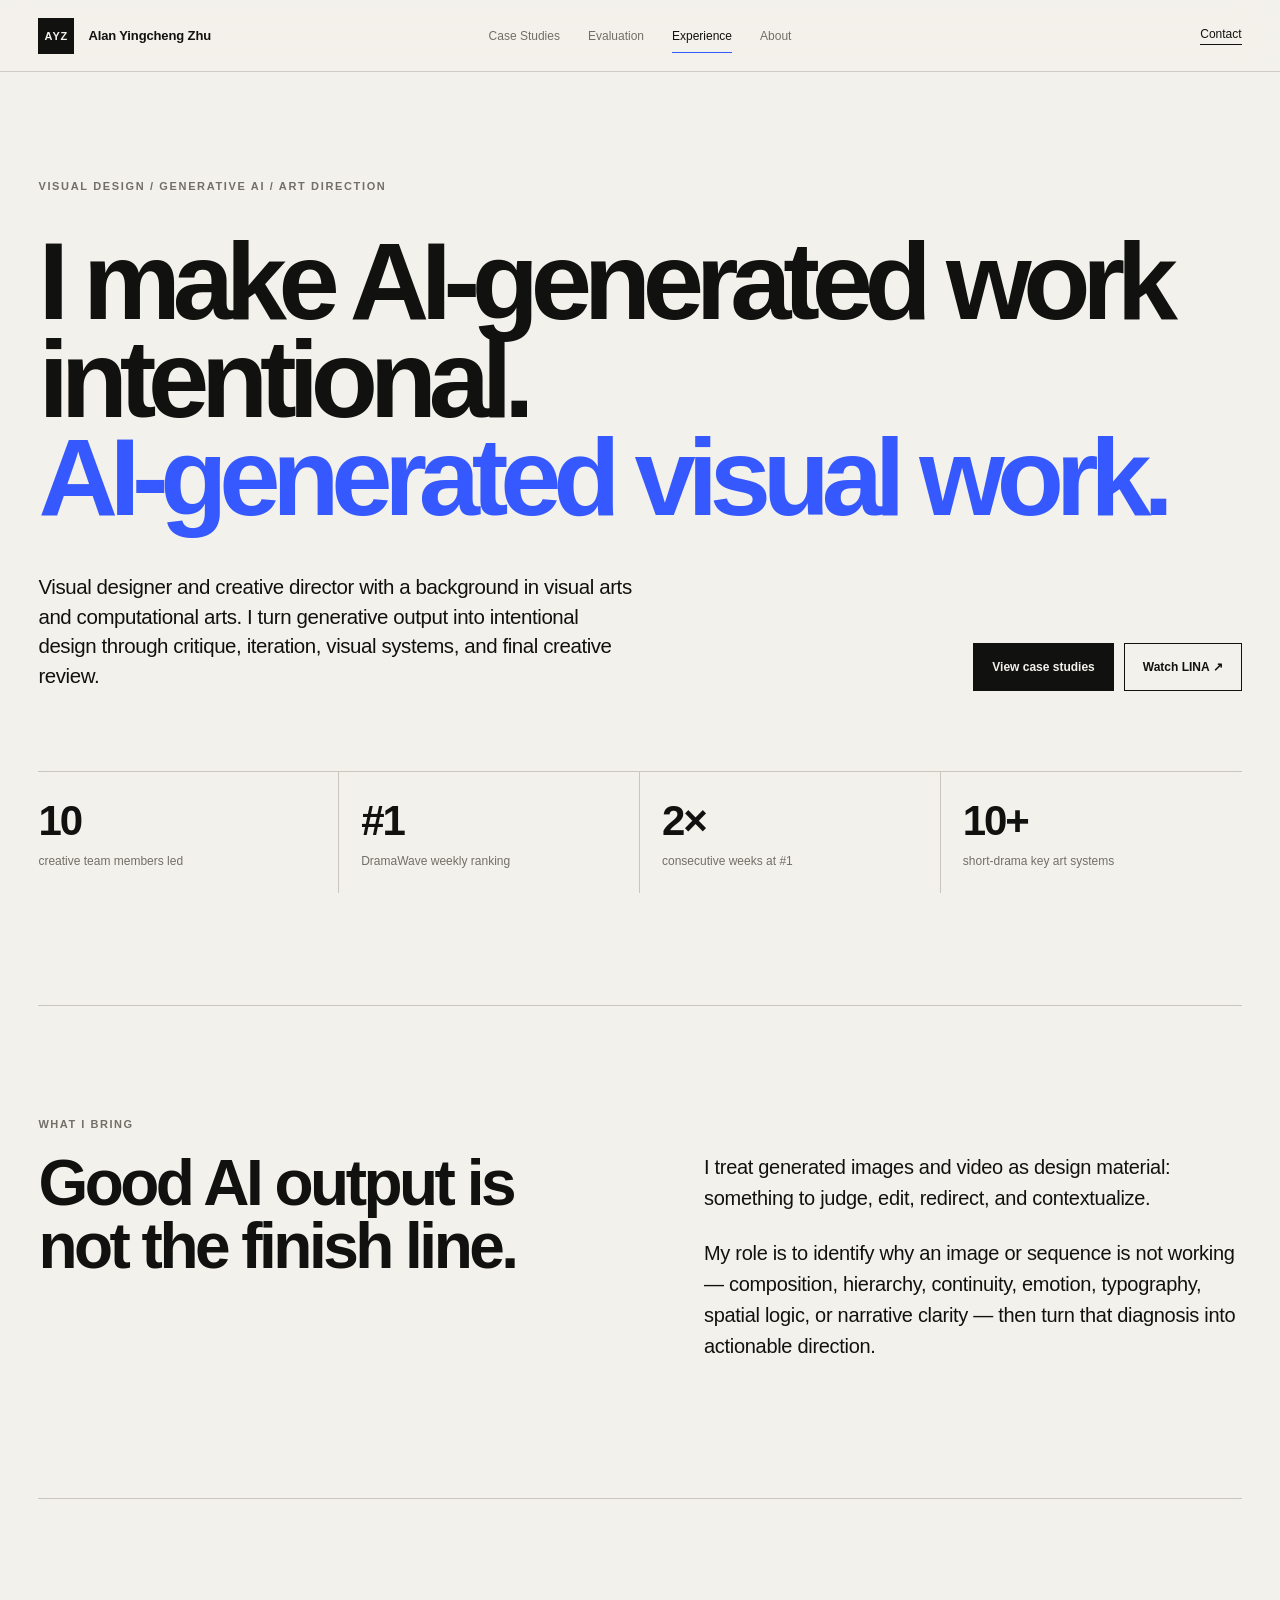
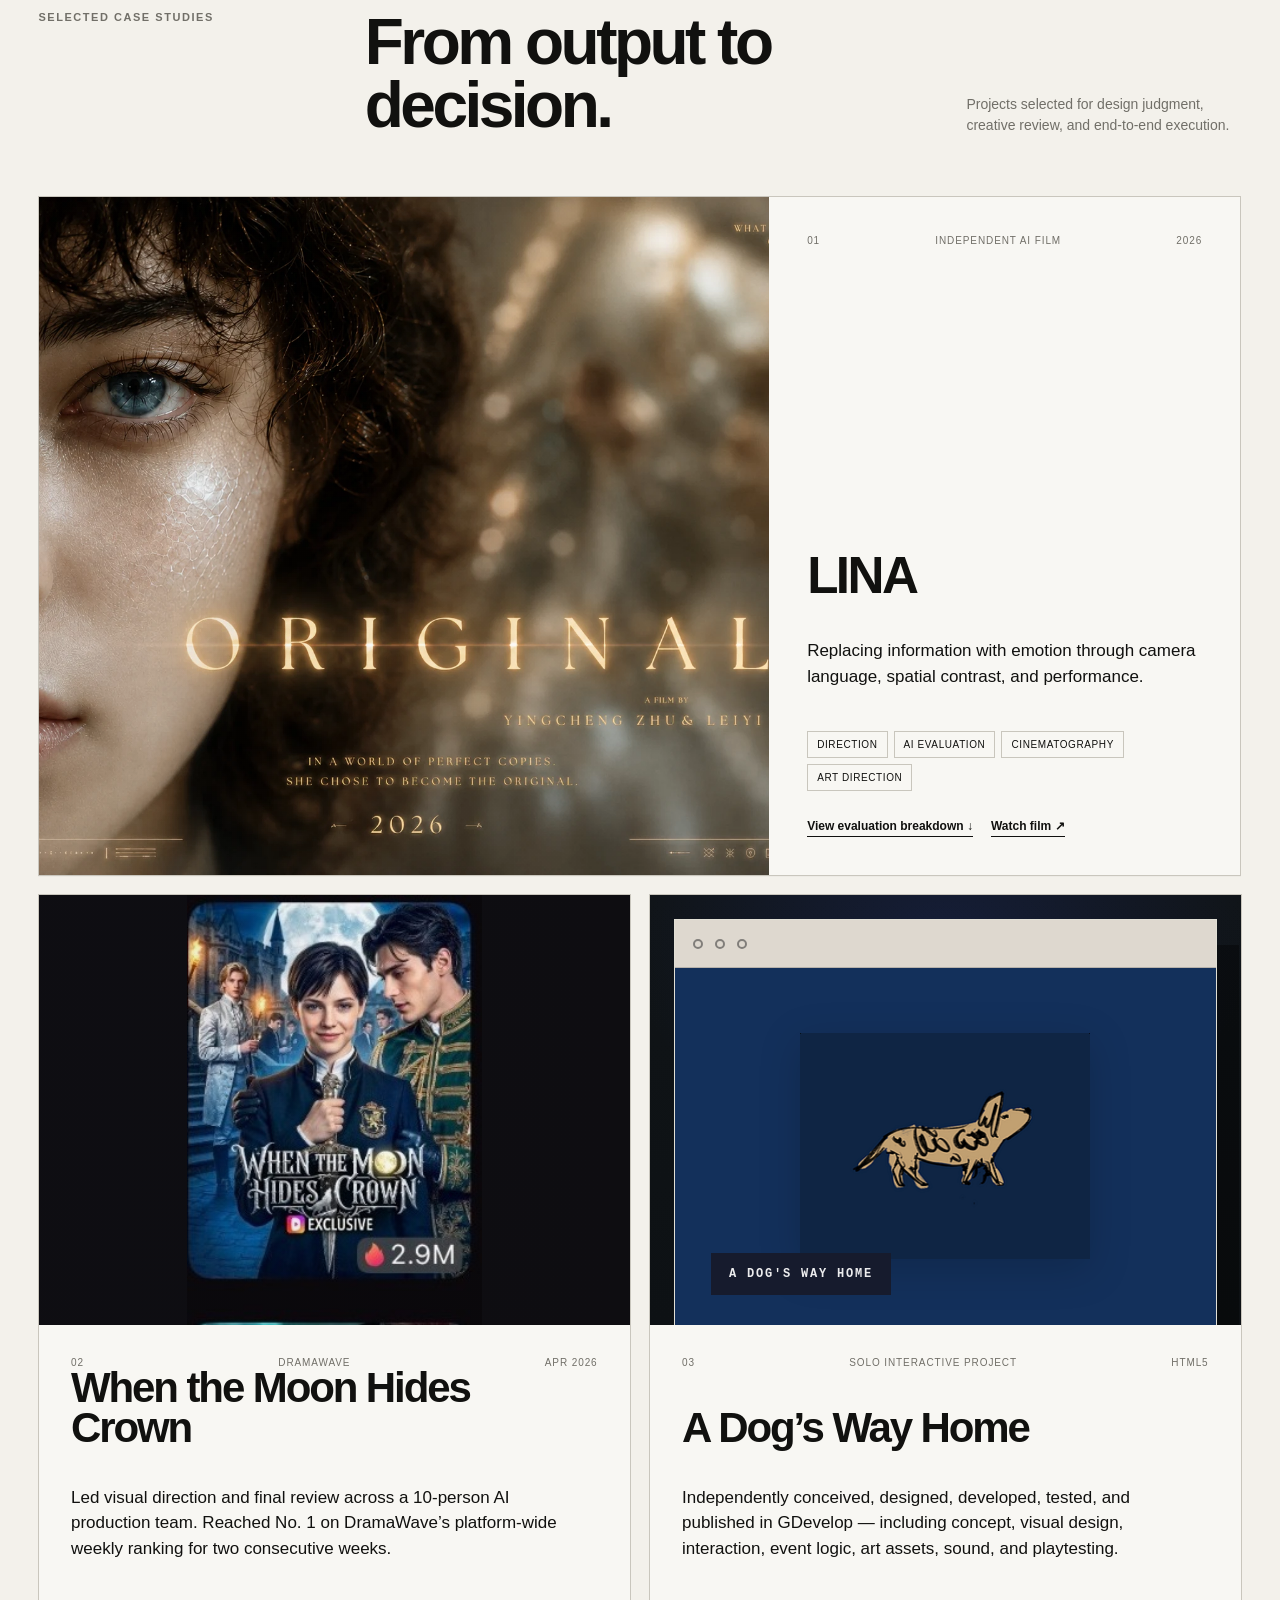
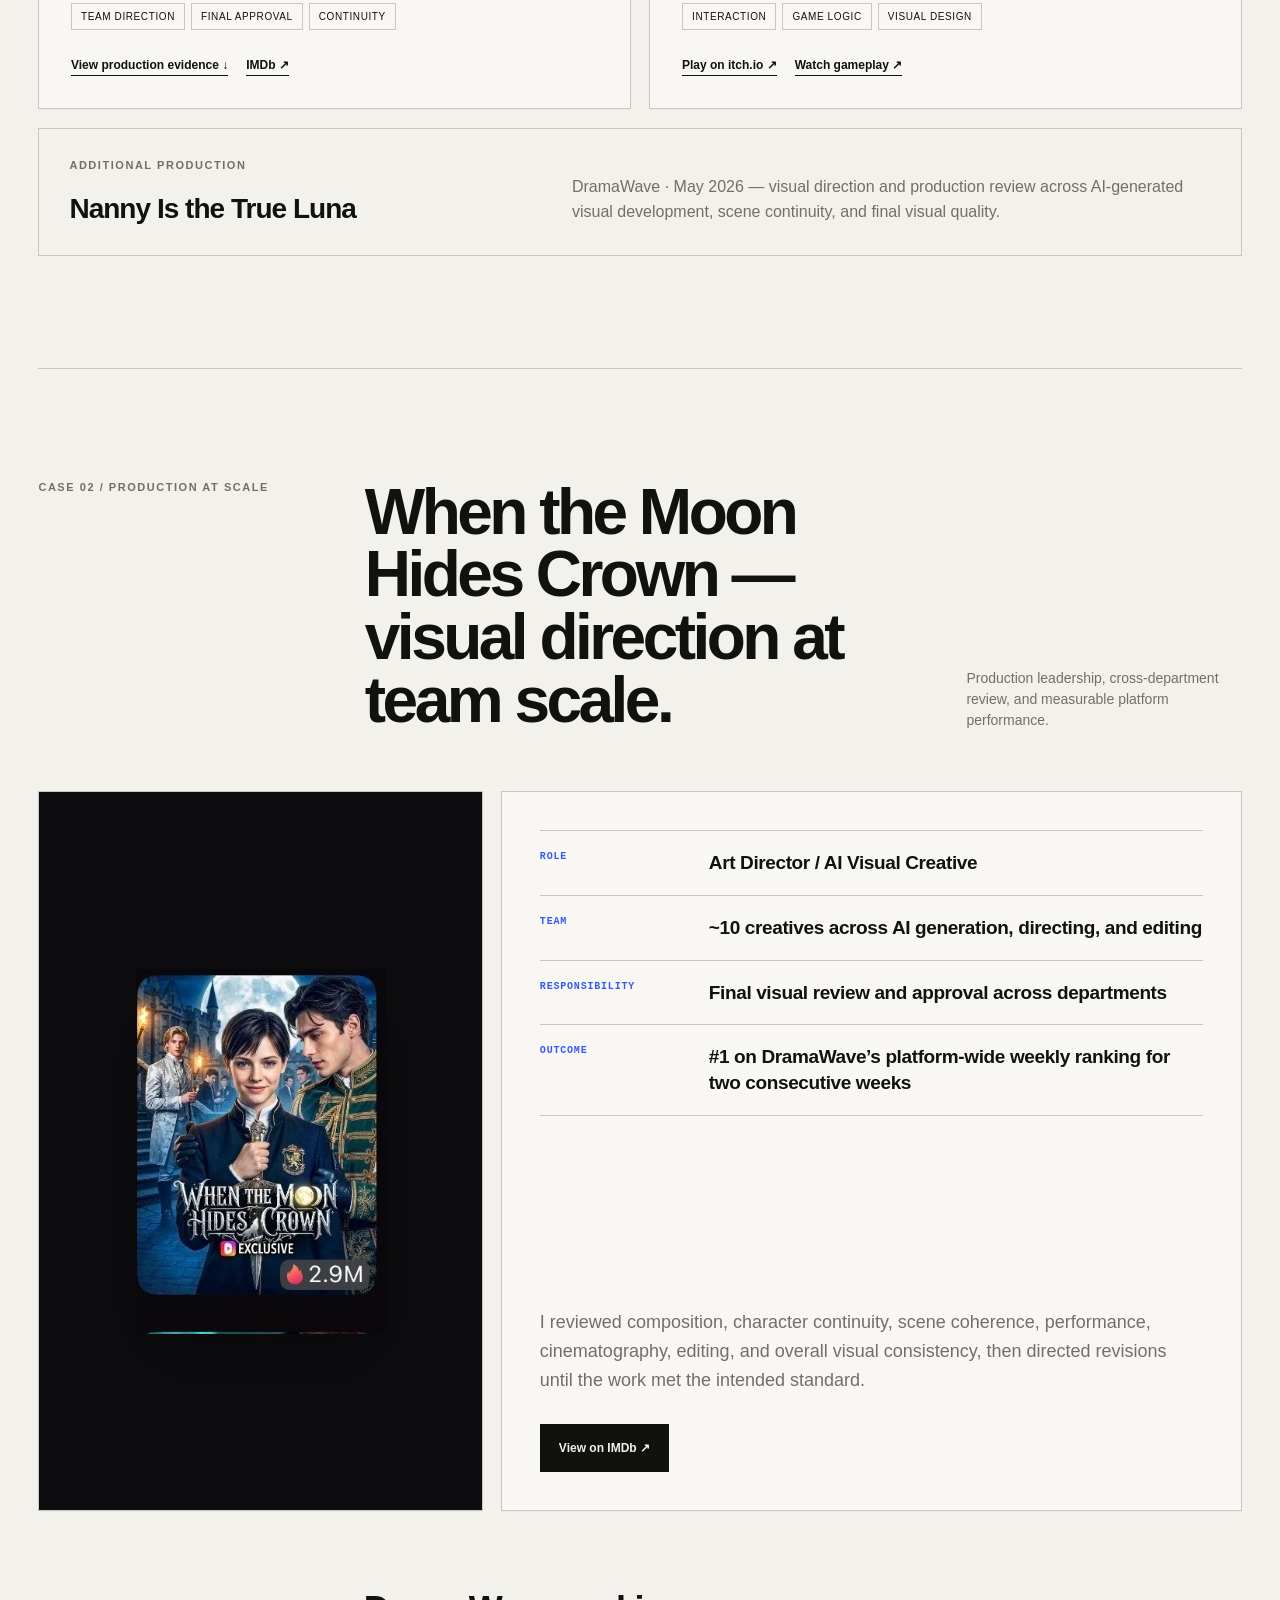
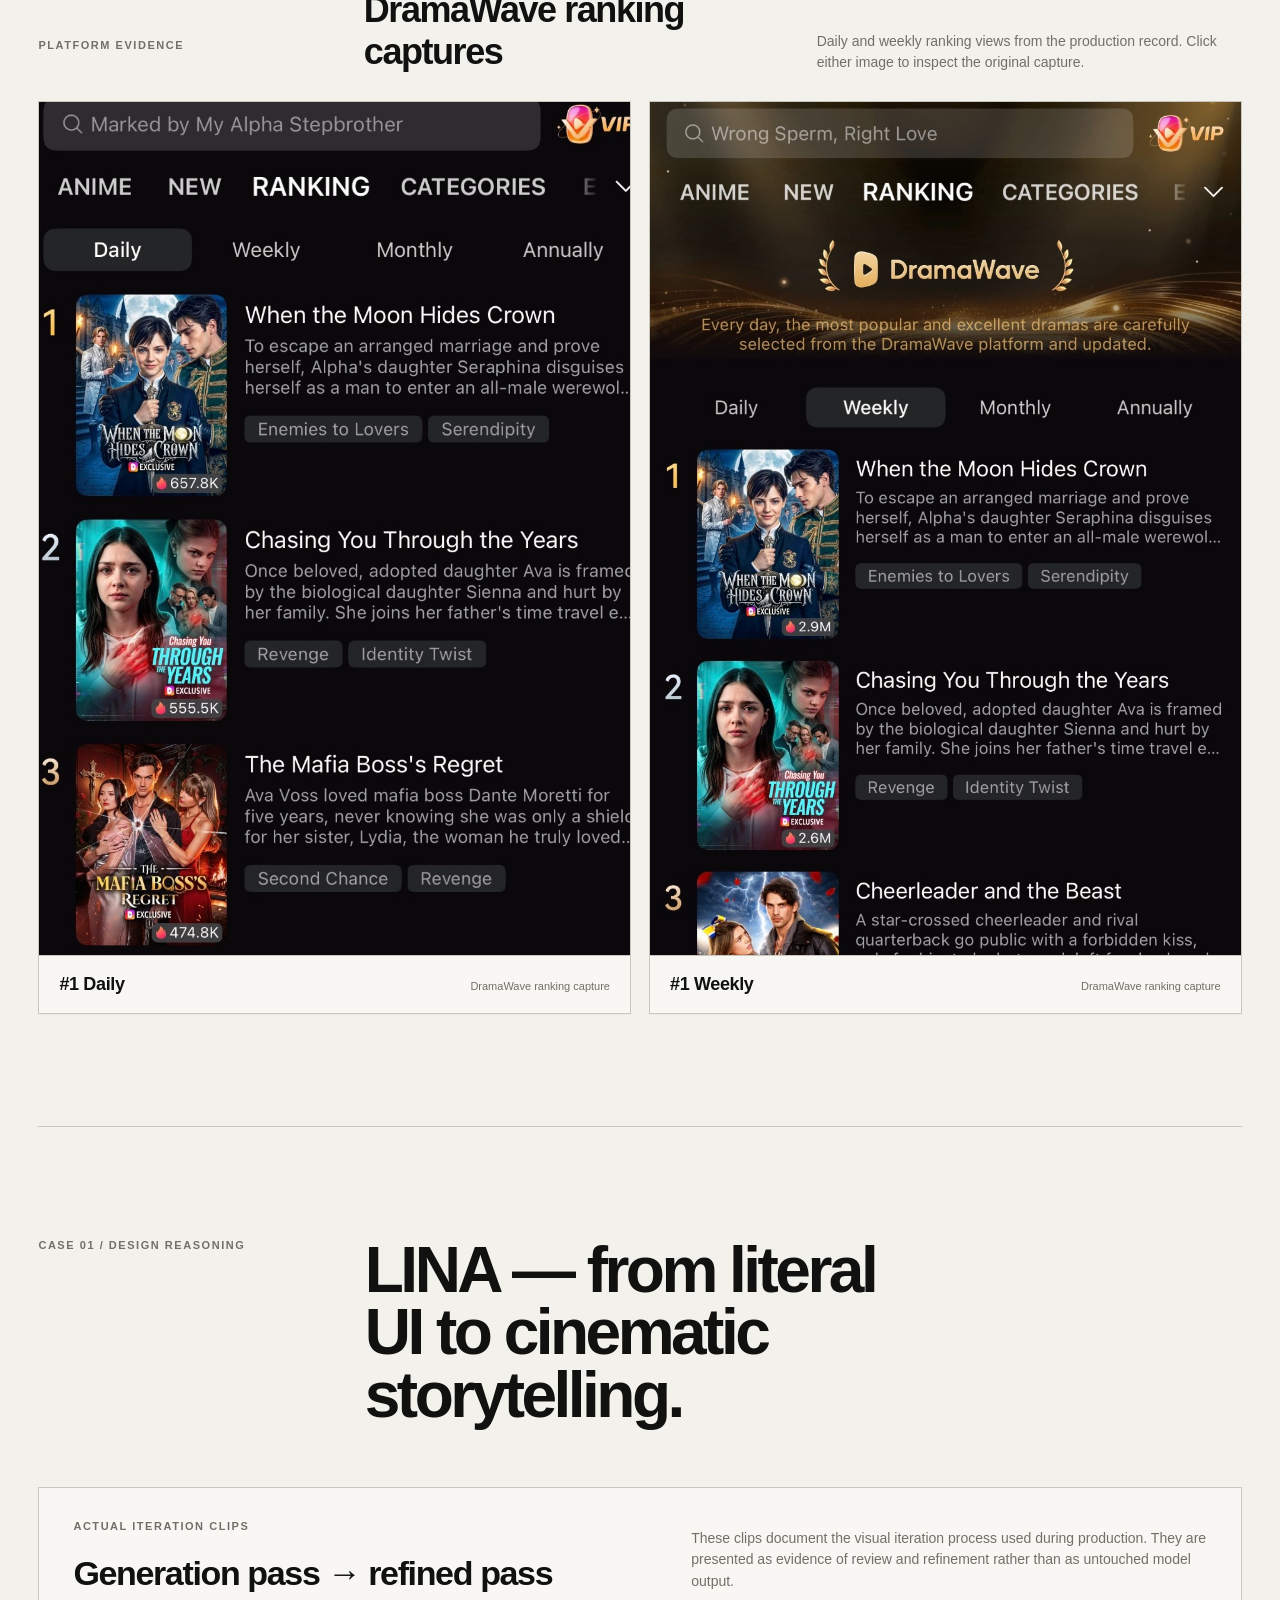
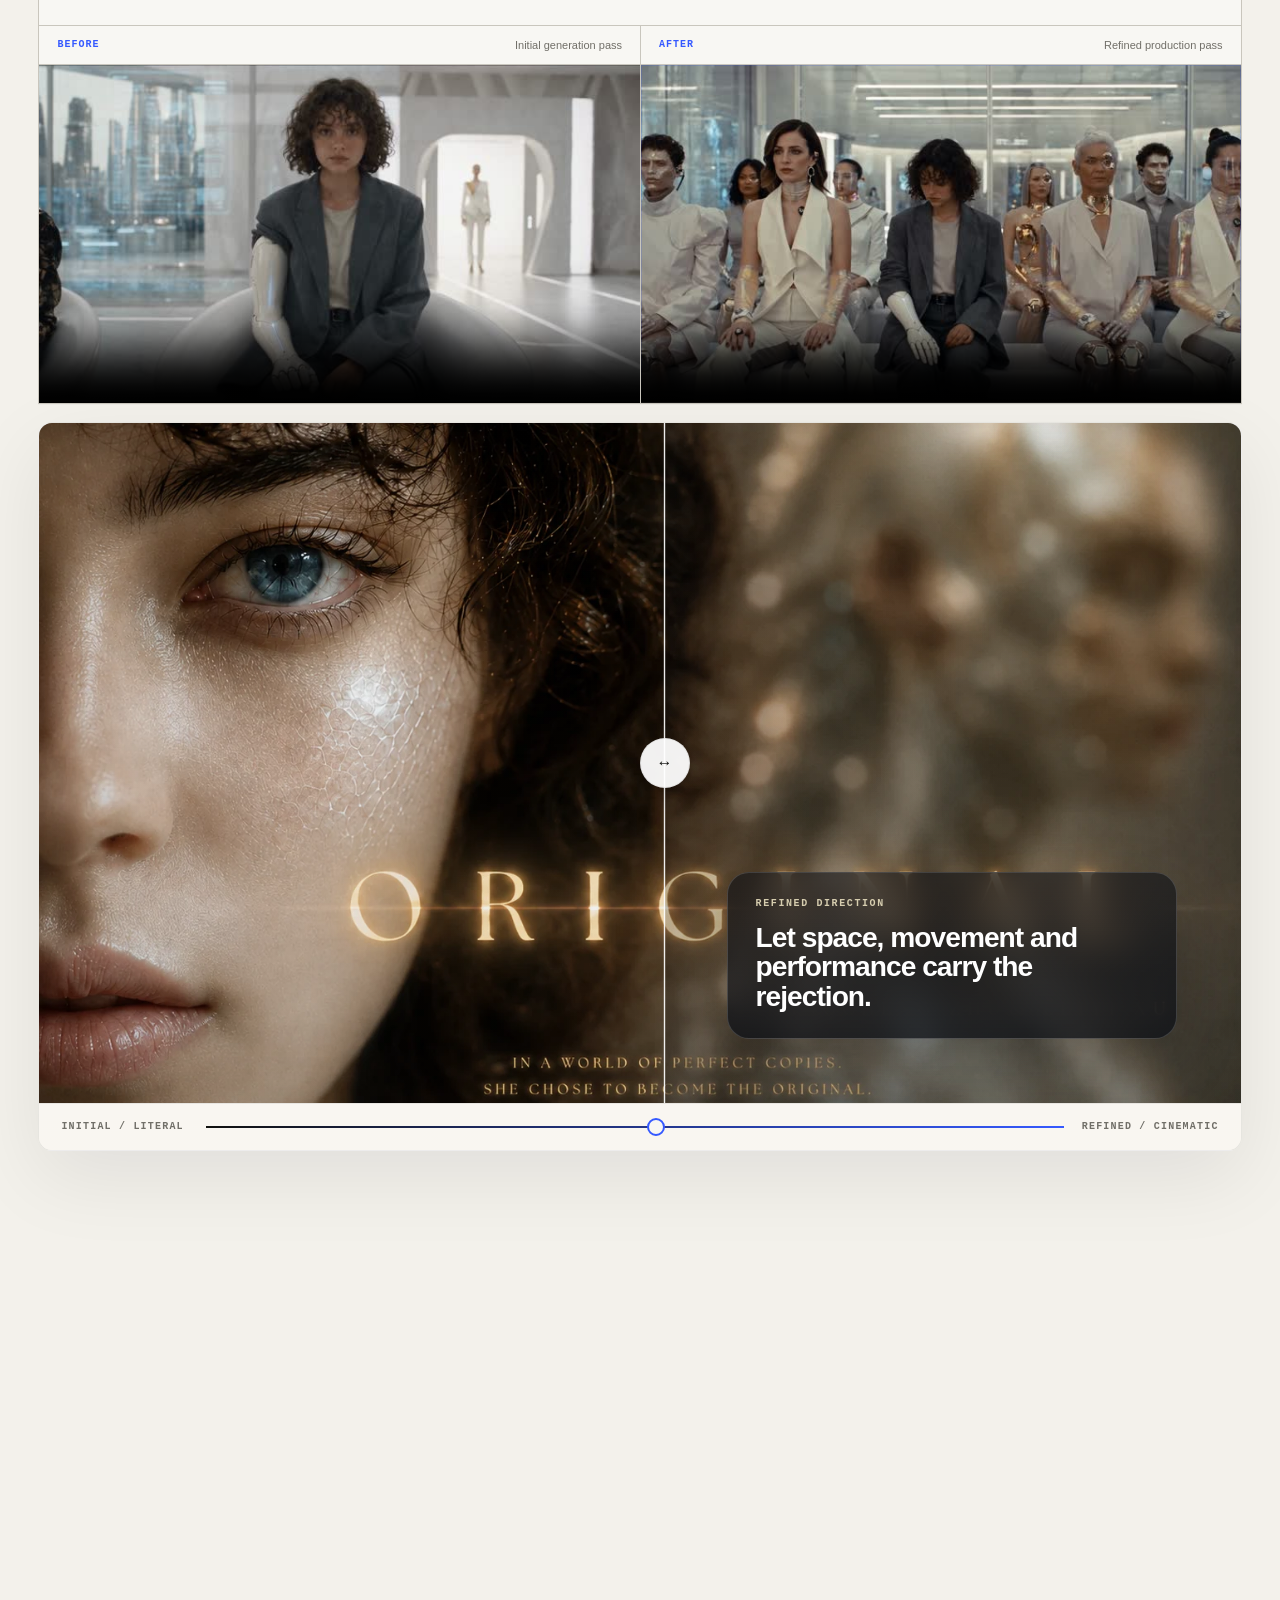
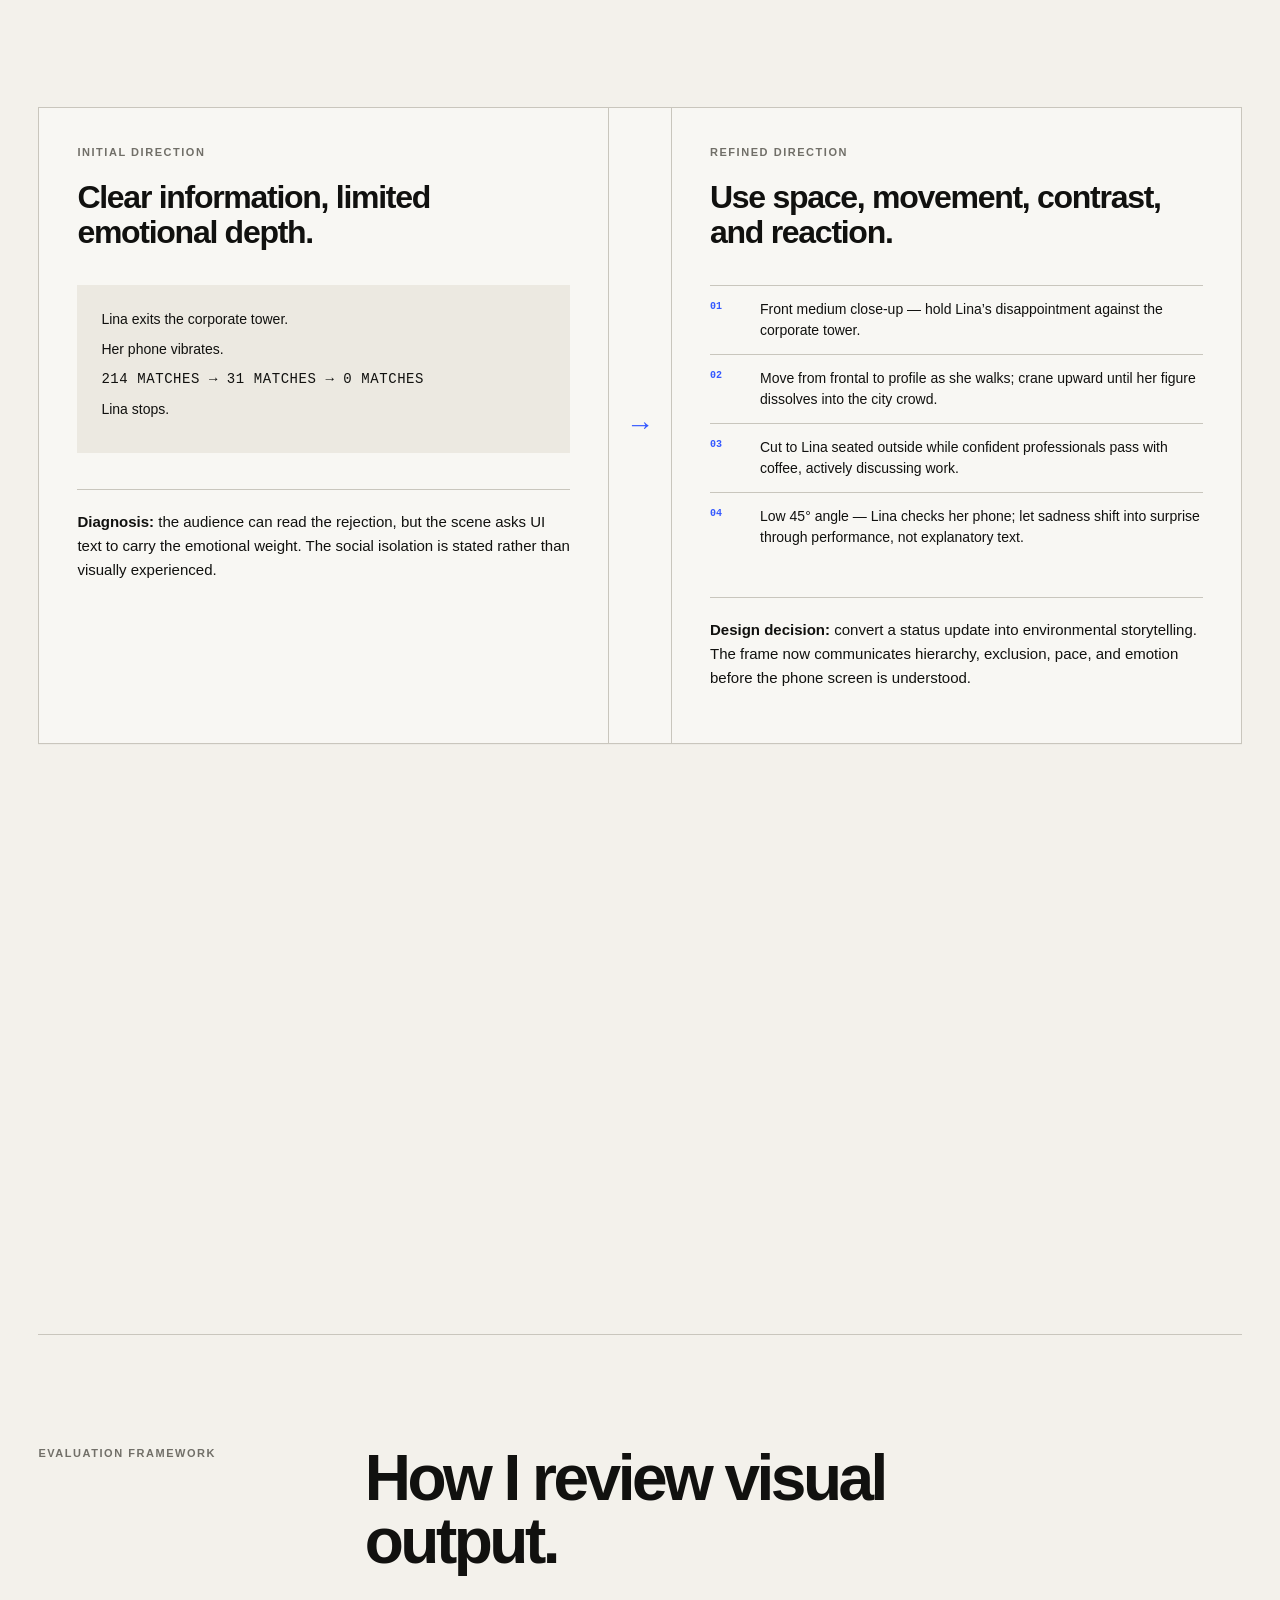
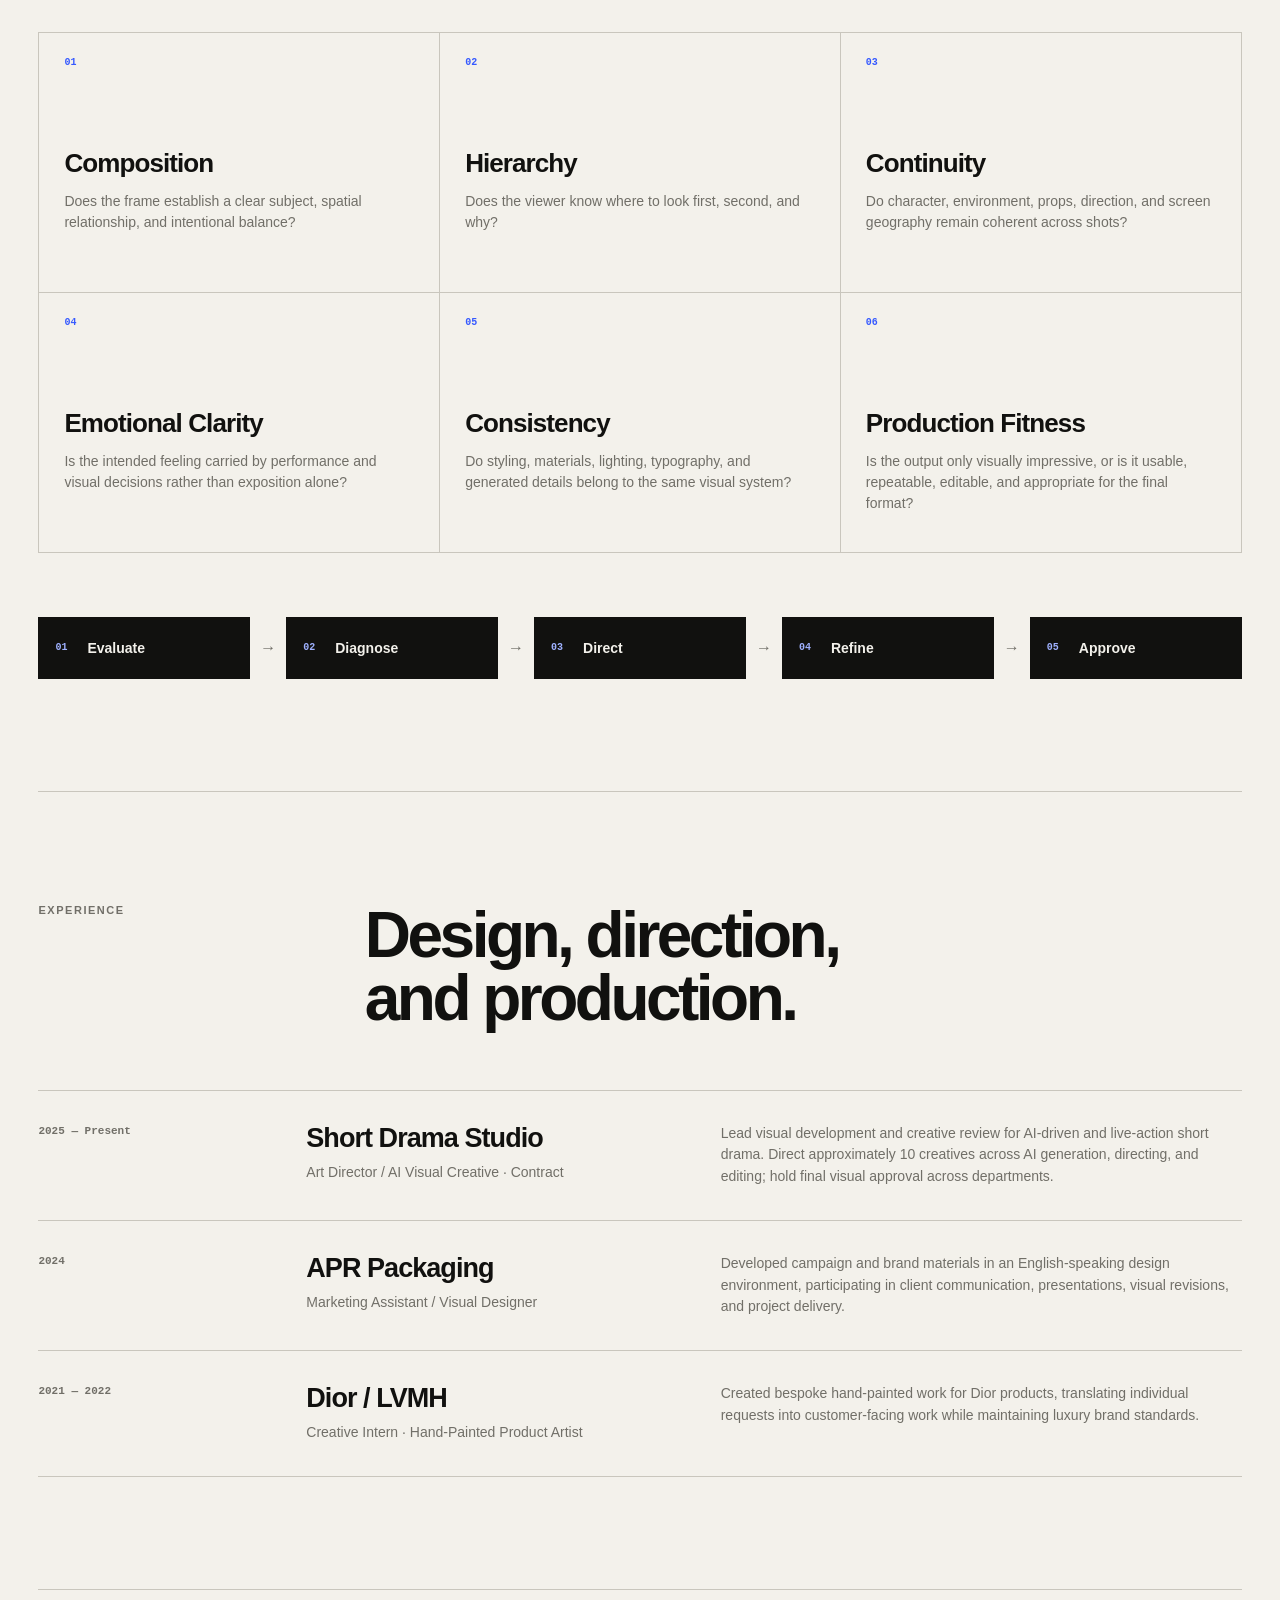
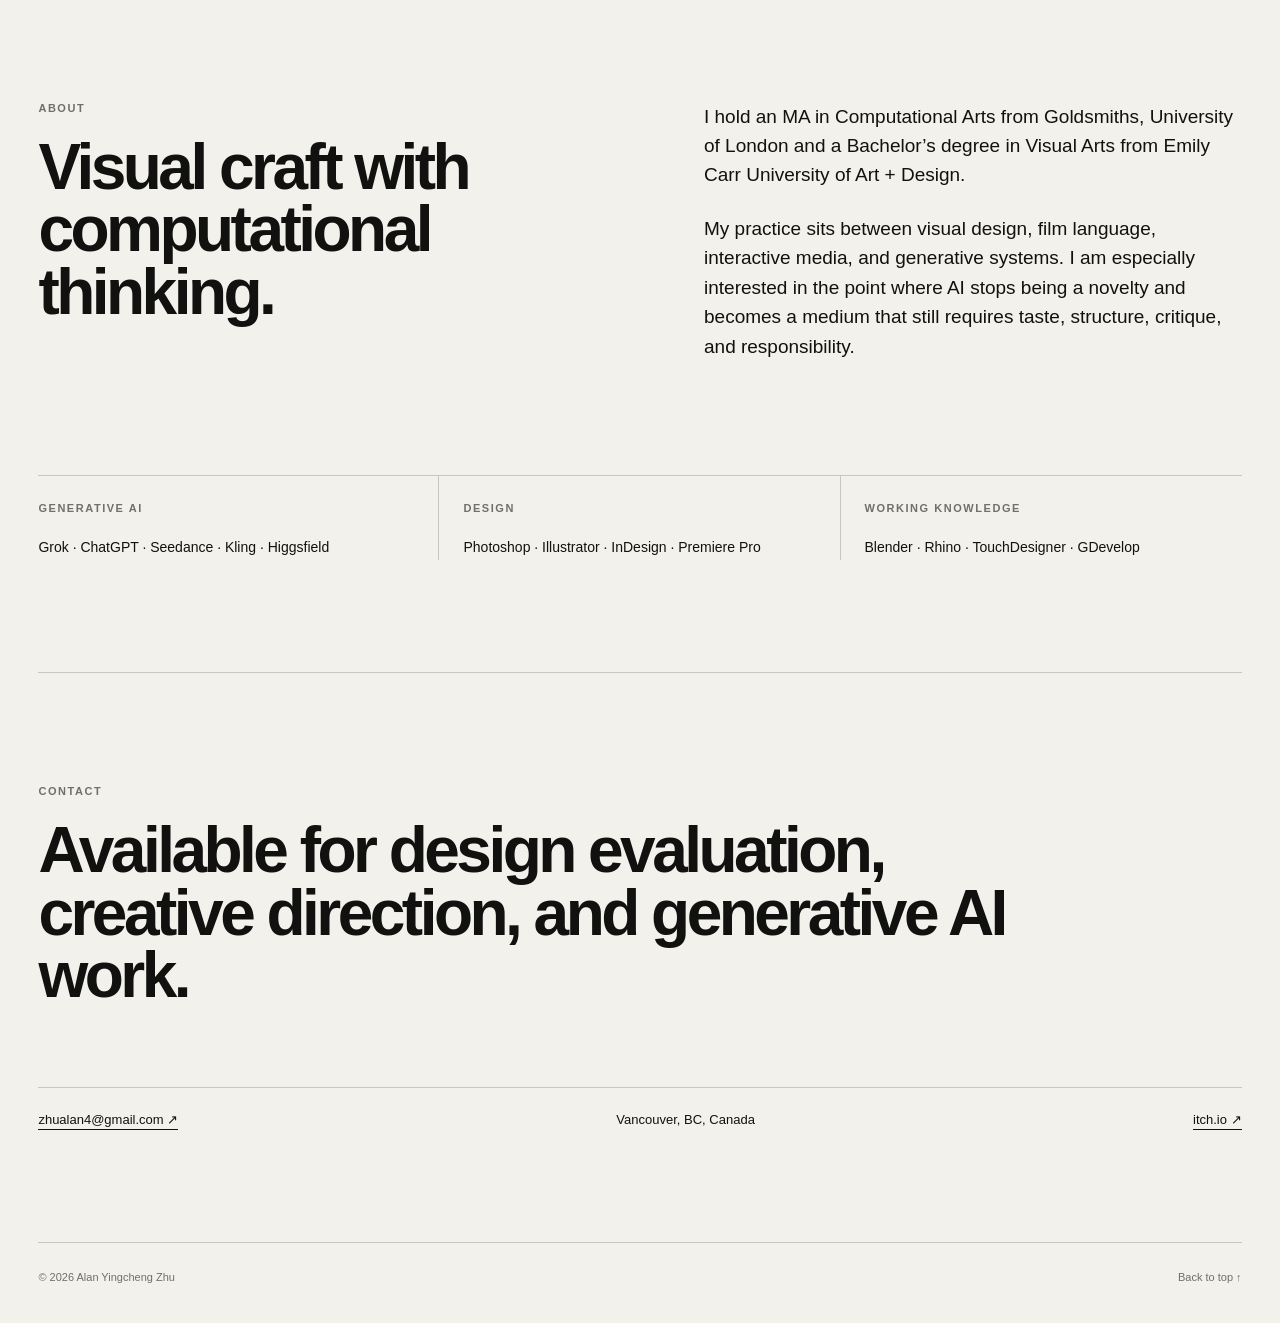
==== index.html @ 12f6beff "Add portfolio website" ====
<!doctype html>
<html lang="en">
<head>
  <meta charset="utf-8" />
  <meta name="viewport" content="width=device-width, initial-scale=1" />
  <meta name="description" content="Alan Yingcheng Zhu — Visual Designer, Art Director and Generative AI Creative Director. Portfolio focused on AI output evaluation, design critique, visual systems and creative direction." />
  <meta name="theme-color" content="#f4f2ed" />
  <meta name="color-scheme" content="light" />
  <title>Alan Yingcheng Zhu — AI Design & Visual Direction</title>
  <link rel="stylesheet" href="styles.css" />
  <script defer src="script.js"></script>
</head>
<body>
  <div class="progress" aria-hidden="true"><span id="progress-bar"></span></div>

  <header class="site-header" id="top">
    <a class="brand" href="#top" aria-label="Alan Yingcheng Zhu, home">
      <span class="brand-mark">AYZ</span>
      <span class="brand-name">Alan Yingcheng Zhu</span>
    </a>
    <nav class="nav" aria-label="Primary navigation">
      <a href="#cases">Case Studies</a>
      <a href="#framework">Evaluation</a>
      <a href="#experience">Experience</a>
      <a href="#about">About</a>
    </nav>
    <a class="header-cta" href="mailto:zhualan4@gmail.com">Contact</a>
  </header>

  <main>
    <section class="hero section-pad" aria-labelledby="hero-title">
      <div class="hero-kicker reveal">VISUAL DESIGN / GENERATIVE AI / ART DIRECTION</div>
      <h1 id="hero-title" class="hero-title reveal">
        I make AI-generated work intentional.
        <span>AI-generated visual work.</span>
      </h1>
      <div class="hero-bottom reveal">
        <p class="hero-copy">
          Visual designer and creative director with a background in visual arts and computational arts. I turn generative output into intentional design through critique, iteration, visual systems, and final creative review.
        </p>
        <div class="hero-actions">
          <a class="btn btn-dark" href="#cases">View case studies</a>
          <a class="btn btn-ghost" href="https://www.youtube.com/watch?v=pX83SoaH-S8" target="_blank" rel="noreferrer">Watch LINA ↗</a>
        </div>
      </div>

      <div class="hero-grid reveal" aria-label="Selected portfolio metrics">
        <article><strong data-count="10" data-suffix="">0</strong><span>creative team members led</span></article>
        <article><strong data-static="#1">#1</strong><span>DramaWave weekly ranking</span></article>
        <article><strong data-count="2" data-suffix="×">0×</strong><span>consecutive weeks at #1</span></article>
        <article><strong data-count="10" data-suffix="+">0+</strong><span>short-drama key art systems</span></article>
      </div>
    </section>

    <section class="statement section-pad section-rule reveal">
      <p class="eyebrow">WHAT I BRING</p>
      <div class="statement-grid">
        <h2>Good AI output is not the finish line.</h2>
        <div>
          <p>I treat generated images and video as design material: something to judge, edit, redirect, and contextualize.</p>
          <p>My role is to identify why an image or sequence is not working — composition, hierarchy, continuity, emotion, typography, spatial logic, or narrative clarity — then turn that diagnosis into actionable direction.</p>
        </div>
      </div>
    </section>

    <section id="cases" class="cases section-pad section-rule">
      <div class="section-heading reveal">
        <p class="eyebrow">SELECTED CASE STUDIES</p>
        <h2>From output to decision.</h2>
        <p>Projects selected for design judgment, creative review, and end-to-end execution.</p>
      </div>

      <article class="case case-feature reveal tilt-card spotlight-card" id="lina">
        <div class="case-media image-lina" role="img" aria-label="LINA character development artwork"></div>
        <div class="case-body">
          <div class="case-meta"><span>01</span><span>Independent AI Film</span><span>2026</span></div>
          <h3>LINA</h3>
          <p class="case-lede">Replacing information with emotion through camera language, spatial contrast, and performance.</p>
          <div class="chips"><span>Direction</span><span>AI Evaluation</span><span>Cinematography</span><span>Art Direction</span></div>
          <div class="inline-links">
            <a class="text-link" href="#lina-process">View evaluation breakdown ↓</a>
            <a class="text-link" href="https://www.youtube.com/watch?v=pX83SoaH-S8" target="_blank" rel="noreferrer">Watch film ↗</a>
          </div>
        </div>
      </article>

      <div class="case-grid">
        <article class="case compact reveal tilt-card spotlight-card">
          <div class="case-media image-moon" role="img" aria-label="When the Moon Hides Crown poster and production visual"></div>
          <div class="case-body">
            <div class="case-meta"><span>02</span><span>DramaWave</span><span>Apr 2026</span></div>
            <h3>When the Moon Hides Crown</h3>
            <p>Led visual direction and final review across a 10-person AI production team. Reached No. 1 on DramaWave’s platform-wide weekly ranking for two consecutive weeks.</p>
            <div class="chips"><span>Team Direction</span><span>Final Approval</span><span>Continuity</span></div>
            <div class="inline-links">
              <a class="text-link" href="#moon-case">View production evidence ↓</a>
              <a class="text-link" href="https://www.imdb.com/title/tt42033232/" target="_blank" rel="noreferrer">IMDb ↗</a>
            </div>
          </div>
        </article>

        <article class="case compact reveal tilt-card spotlight-card">
          <div class="interactive-card game-artwork" role="img" aria-label="A Dog's Way Home hand-drawn dog artwork in a browser-style frame">
            <div class="game-window">
              <div class="game-window-bar" aria-hidden="true">
                <span></span><span></span><span></span>
              </div>
              <div class="game-window-body">
                <img src="assets/a-dogs-way-home-dog-sketch.png" alt="Hand-drawn dog illustration for A Dog's Way Home" loading="lazy" />
              </div>
              <div class="game-window-label">A DOG'S WAY HOME</div>
            </div>
          </div>
          <div class="case-body">
            <div class="case-meta"><span>03</span><span>Solo Interactive Project</span><span>HTML5</span></div>
            <h3>A Dog’s Way Home</h3>
            <p>Independently conceived, designed, developed, tested, and published in GDevelop — including concept, visual design, interaction, event logic, art assets, sound, and playtesting.</p>
            <div class="chips"><span>Interaction</span><span>Game Logic</span><span>Visual Design</span></div>
            <div class="inline-links"><a class="text-link" href="https://alan-zhu.itch.io/a-dogs-way-home" target="_blank" rel="noreferrer">Play on itch.io ↗</a><a class="text-link" href="https://vimeo.com/851091080" target="_blank" rel="noreferrer">Watch gameplay ↗</a></div>
          </div>
        </article>
      </div>

      <article class="supporting reveal">
        <div>
          <p class="eyebrow">ADDITIONAL PRODUCTION</p>
          <h3>Nanny Is the True Luna</h3>
        </div>
        <p>DramaWave · May 2026 — visual direction and production review across AI-generated visual development, scene continuity, and final visual quality.</p>
      </article>
    </section>

    <section id="moon-case" class="moon-case section-pad section-rule">
      <div class="section-heading reveal">
        <p class="eyebrow">CASE 02 / PRODUCTION AT SCALE</p>
        <h2>When the Moon Hides Crown — visual direction at team scale.</h2>
        <p>Production leadership, cross-department review, and measurable platform performance.</p>
      </div>

      <div class="moon-overview reveal">
        <div class="moon-poster spotlight-card">
          <img src="assets/when-the-moon-hides-crown-poster.jpg" alt="When the Moon Hides Crown DramaWave poster" loading="lazy" />
        </div>
        <div class="moon-facts">
          <div class="fact"><span>ROLE</span><strong>Art Director / AI Visual Creative</strong></div>
          <div class="fact"><span>TEAM</span><strong>~10 creatives across AI generation, directing, and editing</strong></div>
          <div class="fact"><span>RESPONSIBILITY</span><strong>Final visual review and approval across departments</strong></div>
          <div class="fact"><span>OUTCOME</span><strong>#1 on DramaWave’s platform-wide weekly ranking for two consecutive weeks</strong></div>
          <p>I reviewed composition, character continuity, scene coherence, performance, cinematography, editing, and overall visual consistency, then directed revisions until the work met the intended standard.</p>
          <div class="inline-links">
            <a class="btn btn-dark" href="https://www.imdb.com/title/tt42033232/" target="_blank" rel="noreferrer">View on IMDb ↗</a>
          </div>
        </div>
      </div>

      <div class="ranking-heading reveal">
        <p class="eyebrow">PLATFORM EVIDENCE</p>
        <h3>DramaWave ranking captures</h3>
        <p>Daily and weekly ranking views from the production record. Click either image to inspect the original capture.</p>
      </div>
      <div class="ranking-grid reveal">
        <button class="evidence-card spotlight-card" type="button" data-lightbox-src="assets/dramawave-daily-ranking.jpg" data-lightbox-alt="DramaWave daily ranking showing When the Moon Hides Crown at number one">
          <img src="assets/dramawave-daily-ranking.jpg" alt="DramaWave daily ranking showing When the Moon Hides Crown at number one" loading="lazy" />
          <span><strong>#1 Daily</strong><small>DramaWave ranking capture</small></span>
        </button>
        <button class="evidence-card spotlight-card" type="button" data-lightbox-src="assets/dramawave-weekly-ranking.jpg" data-lightbox-alt="DramaWave weekly ranking showing When the Moon Hides Crown at number one">
          <img src="assets/dramawave-weekly-ranking.jpg" alt="DramaWave weekly ranking showing When the Moon Hides Crown at number one" loading="lazy" />
          <span><strong>#1 Weekly</strong><small>DramaWave ranking capture</small></span>
        </button>
      </div>
    </section>

    <section id="lina-process" class="process section-pad section-rule">
      <div class="section-heading reveal">
        <p class="eyebrow">CASE 01 / DESIGN REASONING</p>
        <h2>LINA — from literal UI to cinematic storytelling.</h2>
      </div>

      <div class="iteration-video reveal">
        <div class="iteration-head">
          <div><p class="eyebrow">ACTUAL ITERATION CLIPS</p><h3>Generation pass → refined pass</h3></div>
          <p>These clips document the visual iteration process used during production. They are presented as evidence of review and refinement rather than as untouched model output.</p>
        </div>
        <div class="video-compare">
          <article class="video-panel">
            <div class="video-label"><span>BEFORE</span><small>Initial generation pass</small></div>
            <video controls muted playsinline preload="metadata" poster="assets/lina-before-poster.jpg">
              <source src="assets/lina-before.mp4" type="video/mp4" />
            </video>
          </article>
          <article class="video-panel refined-video">
            <div class="video-label"><span>AFTER</span><small>Refined production pass</small></div>
            <video controls muted playsinline preload="metadata" poster="assets/lina-after-poster.jpg">
              <source src="assets/lina-after.mp4" type="video/mp4" />
            </video>
          </article>
        </div>
      </div>

      <div class="story-scrubber reveal" data-scrubber>
        <div class="scrubber-stage">
          <div class="scrubber-layer scrubber-initial">
            <div class="initial-scene" role="img" aria-label="LINA Original film poster"></div>
          </div>
          <div class="scrubber-layer scrubber-refined" data-refined-layer>
            <div class="refined-overlay">
              <span>REFINED DIRECTION</span>
              <strong>Let space, movement and performance carry the rejection.</strong>
            </div>
          </div>
          <div class="scrubber-divider" data-scrubber-divider><span>↔</span></div>
        </div>
        <div class="scrubber-controls">
          <span>Initial / literal</span>
          <input type="range" min="10" max="90" value="52" aria-label="Compare initial and refined LINA scene direction" data-scrubber-input />
          <span>Refined / cinematic</span>
        </div>
      </div>

      <div class="process-visuals reveal">
        <div class="process-image image-lina-city spotlight-card" role="img" aria-label="LINA futuristic city visual"></div>
        <div class="process-image image-lina-reflection spotlight-card" role="img" aria-label="LINA reflection scene"></div>
      </div>

      <div class="comparison reveal">
        <div class="comparison-col initial">
          <p class="eyebrow">INITIAL DIRECTION</p>
          <h3>Clear information, limited emotional depth.</h3>
          <div class="script-block">
            <p>Lina exits the corporate tower.</p>
            <p>Her phone vibrates.</p>
            <p class="mono">214 MATCHES → 31 MATCHES → 0 MATCHES</p>
            <p>Lina stops.</p>
          </div>
          <p class="critique"><strong>Diagnosis:</strong> the audience can read the rejection, but the scene asks UI text to carry the emotional weight. The social isolation is stated rather than visually experienced.</p>
        </div>

        <div class="comparison-arrow" aria-hidden="true">→</div>

        <div class="comparison-col refined">
          <p class="eyebrow">REFINED DIRECTION</p>
          <h3>Use space, movement, contrast, and reaction.</h3>
          <ol class="shot-list">
            <li><span>01</span>Front medium close-up — hold Lina’s disappointment against the corporate tower.</li>
            <li><span>02</span>Move from frontal to profile as she walks; crane upward until her figure dissolves into the city crowd.</li>
            <li><span>03</span>Cut to Lina seated outside while confident professionals pass with coffee, actively discussing work.</li>
            <li><span>04</span>Low 45° angle — Lina checks her phone; let sadness shift into surprise through performance, not explanatory text.</li>
          </ol>
          <p class="critique"><strong>Design decision:</strong> convert a status update into environmental storytelling. The frame now communicates hierarchy, exclusion, pace, and emotion before the phone screen is understood.</p>
        </div>
      </div>

      <div class="lina-gallery reveal">
        <div class="gallery-large image-lina-office" role="img" aria-label="LINA corporate interview environment"></div>
        <div class="gallery-small image-lina-android" role="img" aria-label="LINA android interview scene"></div>
      </div>
    </section>

    <section id="framework" class="framework section-pad section-rule">
      <div class="section-heading reveal">
        <p class="eyebrow">EVALUATION FRAMEWORK</p>
        <h2>How I review visual output.</h2>
      </div>

      <div class="framework-grid">
        <article class="criterion reveal spotlight-card"><span>01</span><h3>Composition</h3><p>Does the frame establish a clear subject, spatial relationship, and intentional balance?</p></article>
        <article class="criterion reveal spotlight-card"><span>02</span><h3>Hierarchy</h3><p>Does the viewer know where to look first, second, and why?</p></article>
        <article class="criterion reveal spotlight-card"><span>03</span><h3>Continuity</h3><p>Do character, environment, props, direction, and screen geography remain coherent across shots?</p></article>
        <article class="criterion reveal spotlight-card"><span>04</span><h3>Emotional Clarity</h3><p>Is the intended feeling carried by performance and visual decisions rather than exposition alone?</p></article>
        <article class="criterion reveal spotlight-card"><span>05</span><h3>Consistency</h3><p>Do styling, materials, lighting, typography, and generated details belong to the same visual system?</p></article>
        <article class="criterion reveal spotlight-card"><span>06</span><h3>Production Fitness</h3><p>Is the output only visually impressive, or is it usable, repeatable, editable, and appropriate for the final format?</p></article>
      </div>

      <div class="workflow reveal" aria-label="Creative review workflow">
        <div><span>01</span><strong>Evaluate</strong></div><i>→</i>
        <div><span>02</span><strong>Diagnose</strong></div><i>→</i>
        <div><span>03</span><strong>Direct</strong></div><i>→</i>
        <div><span>04</span><strong>Refine</strong></div><i>→</i>
        <div><span>05</span><strong>Approve</strong></div>
      </div>
    </section>

    <section id="experience" class="experience section-pad section-rule">
      <div class="section-heading reveal">
        <p class="eyebrow">EXPERIENCE</p>
        <h2>Design, direction, and production.</h2>
      </div>

      <div class="timeline">
        <article class="timeline-item reveal">
          <div class="time">2025 — Present</div>
          <div class="role"><h3>Short Drama Studio</h3><p>Art Director / AI Visual Creative · Contract</p></div>
          <div class="details"><p>Lead visual development and creative review for AI-driven and live-action short drama. Direct approximately 10 creatives across AI generation, directing, and editing; hold final visual approval across departments.</p></div>
        </article>
        <article class="timeline-item reveal">
          <div class="time">2024</div>
          <div class="role"><h3>APR Packaging</h3><p>Marketing Assistant / Visual Designer</p></div>
          <div class="details"><p>Developed campaign and brand materials in an English-speaking design environment, participating in client communication, presentations, visual revisions, and project delivery.</p></div>
        </article>
        <article class="timeline-item reveal">
          <div class="time">2021 — 2022</div>
          <div class="role"><h3>Dior / LVMH</h3><p>Creative Intern · Hand-Painted Product Artist</p></div>
          <div class="details"><p>Created bespoke hand-painted work for Dior products, translating individual requests into customer-facing work while maintaining luxury brand standards.</p></div>
        </article>
      </div>
    </section>

    <section id="about" class="about section-pad section-rule">
      <div class="about-grid">
        <div class="about-intro reveal">
          <p class="eyebrow">ABOUT</p>
          <h2>Visual craft with computational thinking.</h2>
        </div>
        <div class="about-copy reveal">
          <p>I hold an MA in Computational Arts from Goldsmiths, University of London and a Bachelor’s degree in Visual Arts from Emily Carr University of Art + Design.</p>
          <p>My practice sits between visual design, film language, interactive media, and generative systems. I am especially interested in the point where AI stops being a novelty and becomes a medium that still requires taste, structure, critique, and responsibility.</p>
        </div>
      </div>

      <div class="tool-grid reveal">
        <div><p class="eyebrow">GENERATIVE AI</p><p>Grok · ChatGPT · Seedance · Kling · Higgsfield</p></div>
        <div><p class="eyebrow">DESIGN</p><p>Photoshop · Illustrator · InDesign · Premiere Pro</p></div>
        <div><p class="eyebrow">WORKING KNOWLEDGE</p><p>Blender · Rhino · TouchDesigner · GDevelop</p></div>
      </div>
    </section>

    <section class="contact section-pad section-rule reveal">
      <p class="eyebrow">CONTACT</p>
      <h2>Available for design evaluation, creative direction, and generative AI work.</h2>
      <div class="contact-row">
        <a href="mailto:zhualan4@gmail.com">zhualan4@gmail.com ↗</a>
        <span>Vancouver, BC, Canada</span>
        <a href="https://alan-zhu.itch.io/" target="_blank" rel="noreferrer">itch.io ↗</a>
      </div>
    </section>
  </main>

  <dialog class="lightbox" id="evidence-lightbox">
    <button type="button" class="lightbox-close" aria-label="Close image">Close ×</button>
    <img src="" alt="" />
  </dialog>

  <footer class="footer">
    <span>© 2026 Alan Yingcheng Zhu</span>
    <a href="#top">Back to top ↑</a>
  </footer>
</body>
</html>
---- styles.css ----
:root {
  --bg: #f3f1eb;
  --paper: #f8f7f3;
  --ink: #11110f;
  --muted: #716f68;
  --line: #c9c6bd;
  --accent: #3559ff;
  --accent-soft: #dfe5ff;
  --dark: #151515;
  --radius: 2px;
  --max: 1440px;
}

* { box-sizing: border-box; }
html { scroll-behavior: smooth; }
body {
  margin: 0;
  background: var(--bg);
  color: var(--ink);
  font-family: Inter, ui-sans-serif, -apple-system, BlinkMacSystemFont, "Segoe UI", Helvetica, Arial, sans-serif;
  -webkit-font-smoothing: antialiased;
}
a { color: inherit; }
::selection { background: var(--accent); color: white; }

.progress {
  position: fixed; left: 0; right: 0; top: 0; height: 2px;
  z-index: 1000; background: transparent;
}
.progress span { display: block; width: 0; height: 100%; background: var(--accent); }

.site-header {
  position: sticky; top: 0; z-index: 100;
  height: 72px; padding: 0 3vw;
  display: grid; grid-template-columns: 1fr auto 1fr; align-items: center;
  background: color-mix(in srgb, var(--bg) 92%, transparent);
  border-bottom: 1px solid rgba(17,17,15,.16);
  backdrop-filter: blur(16px);
}
.brand { display: flex; align-items: center; gap: 14px; text-decoration: none; }
.brand-mark {
  width: 36px; height: 36px; display: grid; place-items: center;
  background: var(--ink); color: var(--bg); font-size: 11px; letter-spacing: .08em; font-weight: 700;
}
.brand-name { font-size: 13px; font-weight: 650; letter-spacing: -.01em; }
.nav { display: flex; gap: 28px; }
.nav a, .header-cta { font-size: 12px; text-decoration: none; color: var(--muted); transition: color .2s; }
.nav a:hover, .header-cta:hover { color: var(--ink); }
.header-cta { justify-self: end; border-bottom: 1px solid var(--ink); color: var(--ink); padding-bottom: 3px; }

.section-pad { width: min(var(--max), 94vw); margin: 0 auto; padding: 112px 0; }
.section-rule { border-top: 1px solid var(--line); }
.eyebrow { margin: 0 0 22px; font-size: 11px; font-weight: 700; letter-spacing: .14em; color: var(--muted); }

.hero { padding-top: 108px; min-height: calc(100vh - 72px); display: flex; flex-direction: column; justify-content: space-between; }
.hero-kicker { font-size: 11px; letter-spacing: .15em; font-weight: 700; color: var(--muted); }
.hero-title {
  margin: 40px 0 46px;
  max-width: 1250px;
  font-size: clamp(58px, 8.6vw, 142px);
  line-height: .89; letter-spacing: -.075em; font-weight: 650;
}
.hero-title span { display: block; color: var(--accent); }
.hero-bottom { display: grid; grid-template-columns: 1.2fr 1fr; gap: 9vw; align-items: end; }
.hero-copy { margin: 0; max-width: 720px; font-size: clamp(18px, 1.6vw, 25px); line-height: 1.45; letter-spacing: -.02em; }
.hero-actions { display: flex; gap: 10px; justify-content: flex-end; flex-wrap: wrap; }
.btn { min-height: 48px; padding: 0 18px; display: inline-flex; align-items: center; justify-content: center; text-decoration: none; font-size: 12px; font-weight: 650; border: 1px solid var(--ink); transition: all .2s ease; }
.btn-dark { background: var(--ink); color: var(--bg); }
.btn-dark:hover { background: var(--accent); border-color: var(--accent); }
.btn-ghost:hover { background: var(--ink); color: var(--bg); }
.hero-grid { margin-top: 80px; display: grid; grid-template-columns: repeat(4, 1fr); border-top: 1px solid var(--line); }
.hero-grid article { padding: 25px 22px 24px 0; border-right: 1px solid var(--line); }
.hero-grid article:last-child { border-right: 0; padding-left: 22px; }
.hero-grid article:not(:first-child) { padding-left: 22px; }
.hero-grid strong { display: block; font-size: 42px; letter-spacing: -.05em; font-weight: 600; }
.hero-grid span { display: block; max-width: 160px; margin-top: 8px; font-size: 12px; line-height: 1.35; color: var(--muted); }

.statement-grid { display: grid; grid-template-columns: 1fr 1fr; gap: 10vw; }
.statement h2, .section-heading h2, .about h2, .contact h2 {
  margin: 0; font-size: clamp(42px, 5vw, 80px); line-height: .98; letter-spacing: -.055em; font-weight: 580;
}
.statement-grid div p { margin: 0 0 24px; font-size: 20px; line-height: 1.55; letter-spacing: -.015em; }

.section-heading { display: grid; grid-template-columns: 1fr 2fr 1fr; column-gap: 4vw; align-items: end; margin-bottom: 60px; }
.section-heading .eyebrow { align-self: start; }
.section-heading h2 { grid-column: 2; }
.section-heading > p:last-child { grid-column: 3; margin: 0; color: var(--muted); font-size: 14px; line-height: 1.5; }

.case { background: var(--paper); border: 1px solid var(--line); }
.case-feature { display: grid; grid-template-columns: 1.55fr 1fr; min-height: 680px; }
.case-media { min-height: 420px; background-size: cover; background-position: center; background-color: #d8d5ce; }
.image-lina { background-image: linear-gradient(90deg, rgba(9,9,10,.04), rgba(9,9,10,0)), url('assets/lina-original-poster.webp'); background-position: center; }
.image-moon { background-image: linear-gradient(90deg, rgba(15,20,32,.08), rgba(15,20,32,0)), url('assets/when-the-moon-hides-crown-poster.jpg'); background-position: center; background-size: contain; background-repeat: no-repeat; background-color: #0e0d11; }
.image-lina-city { background-image: url('https://yingcheng-zhu-portfolio-cn-2026.donghula.chatgpt.site/assets/film_scene_03.jpg'); }
.image-lina-reflection { background-image: url('https://yingcheng-zhu-portfolio-cn-2026.donghula.chatgpt.site/assets/fig15_reflection_center.jpg'); }
.image-lina-office { background-image: url('https://yingcheng-zhu-portfolio-cn-2026.donghula.chatgpt.site/assets/film_scene_04.jpg'); }
.image-lina-android { background-image: url('https://yingcheng-zhu-portfolio-cn-2026.donghula.chatgpt.site/assets/fig06_interview_android.jpg'); }
.case-body { padding: 32px; display: flex; flex-direction: column; }
.case-feature .case-body { padding: 38px; }
.case-meta { display: flex; justify-content: space-between; gap: 12px; color: var(--muted); font-size: 10px; letter-spacing: .09em; text-transform: uppercase; }
.case h3 { margin: auto 0 20px; font-size: clamp(36px, 4vw, 62px); line-height: .95; letter-spacing: -.05em; font-weight: 600; }
.case-lede, .case.compact p { font-size: 17px; line-height: 1.5; max-width: 520px; }
.chips { display: flex; flex-wrap: wrap; gap: 6px; margin-top: 25px; }
.chips span { border: 1px solid var(--line); padding: 7px 9px; font-size: 10px; letter-spacing: .06em; text-transform: uppercase; }
.text-link { margin-top: 28px; width: fit-content; font-size: 12px; font-weight: 650; text-decoration: none; border-bottom: 1px solid var(--ink); padding-bottom: 3px; }
.case-grid { display: grid; grid-template-columns: 1fr 1fr; gap: 18px; margin-top: 18px; }
.case.compact { min-height: 760px; display: flex; flex-direction: column; }
.case.compact .case-media, .interactive-card { height: 430px; min-height: 430px; }
.case.compact .case-body { flex: 1; }
.case.compact h3 { margin-top: auto; font-size: 42px; }
.supporting { margin-top: 18px; border: 1px solid var(--line); padding: 30px; display: grid; grid-template-columns: 1fr 1.5fr; gap: 6vw; align-items: end; }
.supporting h3 { margin: 0; font-size: 28px; letter-spacing: -.035em; }
.supporting p:last-child { margin: 0; line-height: 1.55; color: var(--muted); }

.interactive-card { display: grid; place-items: center; background: #181a19; padding: 55px; }
.game-window { width: min(420px, 100%); aspect-ratio: 4 / 3; background: #e7e1d5; border: 1px solid #666; box-shadow: 12px 12px 0 rgba(0,0,0,.25); }
.game-top { height: 25px; border-bottom: 1px solid #89847a; display: flex; gap: 6px; align-items: center; padding: 0 8px; }
.game-top span { width: 6px; height: 6px; border: 1px solid #777; border-radius: 50%; }
.game-scene { position: relative; height: calc(100% - 25px); overflow: hidden; background: linear-gradient(#c9d6ca 0 63%, #7e8d6f 63%); }
.pixel-path { position: absolute; bottom: -35%; left: 28%; width: 45%; height: 95%; transform: rotate(-7deg); background: #cfbca0; clip-path: polygon(35% 0, 62% 0, 100% 100%, 0 100%); }
.pixel-dog { position: absolute; z-index: 2; left: 47%; bottom: 32%; font-size: 28px; transform: rotate(45deg); color: #262626; }
.game-label { position: absolute; left: 18px; bottom: 15px; background: #181a19; color: #f4f0e7; padding: 7px 10px; font: 700 10px/1 ui-monospace, SFMono-Regular, Menlo, monospace; letter-spacing: .1em; }

.process-visuals { display: grid; grid-template-columns: 1.65fr 1fr; gap: 18px; margin-bottom: 18px; }
.process-image { min-height: 520px; background-size: cover; background-position: center; }
.comparison { display: grid; grid-template-columns: 1fr 64px 1fr; border: 1px solid var(--line); background: var(--paper); }
.comparison-col { padding: 38px; min-height: 600px; }
.comparison-col h3 { margin: 0 0 35px; font-size: 32px; line-height: 1.1; letter-spacing: -.04em; }
.comparison-arrow { display: grid; place-items: center; border-left: 1px solid var(--line); border-right: 1px solid var(--line); font-size: 28px; color: var(--accent); }
.script-block { margin: 0 0 36px; padding: 24px; background: #ece9e1; font-size: 14px; line-height: 1.5; }
.script-block p { margin: 0 0 9px; }
.mono { font-family: ui-monospace, SFMono-Regular, Menlo, monospace; letter-spacing: .04em; }
.critique { margin-top: auto; padding-top: 20px; border-top: 1px solid var(--line); font-size: 15px; line-height: 1.6; }
.shot-list { list-style: none; padding: 0; margin: 0 0 36px; }
.shot-list li { display: grid; grid-template-columns: 38px 1fr; gap: 12px; padding: 13px 0; border-top: 1px solid var(--line); font-size: 14px; line-height: 1.5; }
.shot-list span { color: var(--accent); font: 700 10px/1.5 ui-monospace, SFMono-Regular, Menlo, monospace; }
.lina-gallery { display: grid; grid-template-columns: 1.6fr 1fr; gap: 18px; margin-top: 18px; }
.gallery-large, .gallery-small { min-height: 460px; background-size: cover; background-position: center; }

.framework-grid { display: grid; grid-template-columns: repeat(3, 1fr); border-top: 1px solid var(--line); border-left: 1px solid var(--line); }
.criterion { min-height: 260px; padding: 25px; border-right: 1px solid var(--line); border-bottom: 1px solid var(--line); }
.criterion > span { display: block; font: 700 10px/1 ui-monospace, SFMono-Regular, Menlo, monospace; color: var(--accent); }
.criterion h3 { margin: 80px 0 12px; font-size: 26px; letter-spacing: -.035em; }
.criterion p { margin: 0; color: var(--muted); font-size: 14px; line-height: 1.5; }
.workflow { margin-top: 64px; display: grid; grid-template-columns: 1fr auto 1fr auto 1fr auto 1fr auto 1fr; align-items: center; }
.workflow div { padding: 22px 16px; border: 1px solid var(--line); display: flex; gap: 20px; align-items: center; }
.workflow span { color: var(--accent); font: 700 10px/1 ui-monospace, SFMono-Regular, Menlo, monospace; }
.workflow strong { font-size: 14px; }
.workflow i { font-style: normal; color: var(--muted); padding: 0 10px; }

.timeline { border-top: 1px solid var(--line); }
.timeline-item { display: grid; grid-template-columns: .7fr 1.15fr 1.6fr; gap: 40px; padding: 32px 0; border-bottom: 1px solid var(--line); }
.time { font: 600 11px/1.5 ui-monospace, SFMono-Regular, Menlo, monospace; color: var(--muted); }
.role h3 { margin: 0 0 8px; font-size: 27px; letter-spacing: -.035em; }
.role p, .details p { margin: 0; font-size: 14px; line-height: 1.55; color: var(--muted); }
.details p { max-width: 650px; }

.about-grid { display: grid; grid-template-columns: 1fr 1fr; gap: 10vw; }
.about-copy p { margin: 0 0 24px; font-size: 19px; line-height: 1.55; }
.tool-grid { margin-top: 90px; display: grid; grid-template-columns: repeat(3, 1fr); border-top: 1px solid var(--line); }
.tool-grid > div { padding: 26px 24px 0 0; border-right: 1px solid var(--line); }
.tool-grid > div:not(:first-child) { padding-left: 24px; }
.tool-grid > div:last-child { border-right: 0; }
.tool-grid p:last-child { margin: 0; font-size: 14px; line-height: 1.7; }

.contact h2 { max-width: 1000px; }
.contact-row { margin-top: 80px; padding-top: 24px; border-top: 1px solid var(--line); display: flex; justify-content: space-between; gap: 25px; font-size: 13px; }
.contact-row a { text-decoration: none; border-bottom: 1px solid var(--ink); padding-bottom: 2px; }
.footer { width: min(var(--max), 94vw); margin: 0 auto; padding: 28px 0 40px; border-top: 1px solid var(--line); display: flex; justify-content: space-between; color: var(--muted); font-size: 11px; }
.footer a { text-decoration: none; }

.reveal { opacity: 0; transform: translateY(18px); transition: opacity .65s ease, transform .65s cubic-bezier(.2,.7,.2,1); }
.reveal.visible { opacity: 1; transform: none; }

@media (max-width: 980px) {
  .nav { display: none; }
  .site-header { grid-template-columns: 1fr auto; }
  .hero-bottom, .statement-grid, .about-grid { grid-template-columns: 1fr; }
  .hero-actions { justify-content: flex-start; }
  .hero-grid { grid-template-columns: 1fr 1fr; }
  .hero-grid article:nth-child(2) { border-right: 0; }
  .hero-grid article:nth-child(3), .hero-grid article:nth-child(4) { border-top: 1px solid var(--line); }
  .section-heading { grid-template-columns: 1fr; gap: 18px; }
  .section-heading h2, .section-heading > p:last-child { grid-column: 1; }
  .case-feature, .case-grid, .process-visuals, .lina-gallery { grid-template-columns: 1fr; }
  .case-feature .case-media { min-height: 620px; }
  .case-feature .case-body { min-height: 460px; }
  .framework-grid { grid-template-columns: 1fr 1fr; }
  .workflow { grid-template-columns: 1fr; gap: 8px; }
  .workflow i { transform: rotate(90deg); text-align: center; }
  .timeline-item { grid-template-columns: .7fr 1.3fr; }
  .details { grid-column: 2; }
}

@media (max-width: 680px) {
  .site-header { height: 64px; padding: 0 18px; }
  .brand-name { display: none; }
  .section-pad { width: calc(100vw - 32px); padding: 78px 0; }
  .hero { padding-top: 72px; }
  .hero-title { font-size: clamp(52px, 16vw, 86px); }
  .hero-grid { margin-top: 54px; }
  .hero-grid strong { font-size: 32px; }
  .hero-grid article { padding: 20px 12px 20px 0; }
  .hero-grid article:not(:first-child), .hero-grid article:last-child { padding-left: 12px; }
  .statement h2, .section-heading h2, .about h2, .contact h2 { font-size: 43px; }
  .case-feature .case-media { min-height: 470px; }
  .case.compact { min-height: auto; }
  .case.compact .case-media, .interactive-card { height: 330px; min-height: 330px; }
  .interactive-card { padding: 32px; }
  .supporting { grid-template-columns: 1fr; }
  .process-image { min-height: 350px; }
  .comparison { grid-template-columns: 1fr; }
  .comparison-arrow { height: 54px; border-left: 0; border-right: 0; border-top: 1px solid var(--line); border-bottom: 1px solid var(--line); transform: rotate(90deg); }
  .framework-grid { grid-template-columns: 1fr; }
  .criterion { min-height: 220px; }
  .criterion h3 { margin-top: 54px; }
  .timeline-item { grid-template-columns: 1fr; gap: 14px; }
  .details { grid-column: 1; }
  .tool-grid { grid-template-columns: 1fr; }
  .tool-grid > div, .tool-grid > div:not(:first-child) { padding: 24px 0; border-right: 0; border-bottom: 1px solid var(--line); }
  .contact-row { flex-direction: column; align-items: flex-start; }
  .footer { width: calc(100vw - 32px); }
}

@media (prefers-reduced-motion: reduce) {
  html { scroll-behavior: auto; }
  .reveal { opacity: 1; transform: none; transition: none; }
}

/* --- Purposeful interaction layer --- */
.spotlight-card {
  position: relative;
  overflow: hidden;
  isolation: isolate;
}
.spotlight-card::after {
  content: "";
  position: absolute;
  inset: 0;
  pointer-events: none;
  z-index: 5;
  opacity: 0;
  background: radial-gradient(420px circle at var(--mx, 50%) var(--my, 50%), rgba(53,89,255,.13), transparent 48%);
  transition: opacity .25s ease;
}
.spotlight-card:hover::after { opacity: 1; }

.tilt-card {
  transform-style: preserve-3d;
  will-change: transform;
  transition: transform .28s cubic-bezier(.2,.7,.2,1), box-shadow .28s ease;
}
.tilt-card.is-tilting {
  box-shadow: 0 24px 70px rgba(17,17,15,.10);
}

.nav a.active {
  color: var(--ink);
  position: relative;
}
.nav a.active::after {
  content: "";
  position: absolute;
  left: 0; right: 0; bottom: -10px;
  height: 1px;
  background: var(--accent);
}

.hero-title span {
  position: relative;
  text-shadow: 0 0 0 rgba(53,89,255,0);
  transition: text-shadow .3s ease;
}
.hero:hover .hero-title span { text-shadow: 0 0 42px rgba(53,89,255,.11); }

.story-scrubber {
  margin-bottom: 18px;
  border: 1px solid rgba(30, 31, 36, .08);
  border-radius: 14px;
  overflow: hidden;
  background: linear-gradient(180deg, rgba(255,255,255,.92), rgba(248,246,240,.96));
  box-shadow: 0 26px 80px rgba(15,18,28,.08);
}
.scrubber-stage {
  position: relative;
  min-height: 680px;
  overflow: hidden;
  background: #e3ddd4;
}
.scrubber-layer { position: absolute; inset: 0; }
.scrubber-initial { background: #e7e4dc; }
.initial-scene {
  position: absolute; inset: 0;
  background:
    linear-gradient(180deg, rgba(8,9,12,.015), rgba(8,9,12,.08)),
    url('assets/lina-original-poster.webp') center / cover no-repeat;
}
.initial-scene::after {
  content: "";
  position: absolute;
  inset: 0;
  box-shadow: inset 0 0 90px rgba(24,20,15,.08);
  pointer-events: none;
}
.scrubber-refined {
  background:
    linear-gradient(90deg, rgba(7,10,17,.72), rgba(7,10,17,.18) 55%, rgba(7,10,17,.02) 78%),
    url('https://yingcheng-zhu-portfolio-cn-2026.donghula.chatgpt.site/assets/film_scene_03.jpg') center / cover no-repeat;
  clip-path: inset(0 0 0 52%);
  will-change: clip-path;
}
.refined-overlay {
  position: absolute;
  right: clamp(28px, 5vw, 72px);
  bottom: clamp(30px, 5vw, 70px);
  width: min(450px, 72%);
  padding: 26px 28px;
  color: white;
  background: linear-gradient(180deg, rgba(13,16,22,.62), rgba(13,16,22,.78));
  backdrop-filter: blur(16px);
  border: 1px solid rgba(255,255,255,.16);
  border-radius: 22px;
  box-shadow: 0 22px 60px rgba(0,0,0,.22);
}
.refined-overlay span {
  display: block;
  margin-bottom: 14px;
  font: 700 10px/1 ui-monospace, SFMono-Regular, Menlo, monospace;
  letter-spacing: .16em;
  color: rgba(236,227,194,.88);
}
.refined-overlay strong {
  font-size: clamp(22px, 2.2vw, 36px);
  line-height: 1.05;
  letter-spacing: -.035em;
  font-weight: 550;
}
.scrubber-divider {
  position: absolute;
  top: 0; bottom: 0; left: 52%;
  width: 1px;
  background: rgba(255,255,255,.92);
  box-shadow: 0 0 0 1px rgba(255,255,255,.18), 0 0 28px rgba(255,255,255,.18);
  pointer-events: none;
  will-change: left;
}
.scrubber-divider span {
  position: absolute;
  top: 50%; left: 50%;
  width: 50px; height: 50px;
  display: grid; place-items: center;
  transform: translate(-50%, -50%);
  border-radius: 50%;
  background: rgba(255,255,255,.94);
  color: var(--ink);
  border: 1px solid rgba(28,30,34,.08);
  box-shadow: 0 14px 40px rgba(0,0,0,.16);
  font-size: 16px;
}
.scrubber-controls {
  display: grid;
  grid-template-columns: auto 1fr auto;
  gap: 20px;
  align-items: center;
  padding: 18px 22px;
  border-top: 1px solid rgba(30,31,36,.08);
  background: rgba(250,247,241,.9);
  font: 700 10px/1 ui-monospace, SFMono-Regular, Menlo, monospace;
  letter-spacing: .12em;
  text-transform: uppercase;
  color: var(--muted);
}
.scrubber-controls input[type="range"] {
  width: 100%;
  appearance: none;
  height: 2px;
  background: linear-gradient(90deg, var(--ink), var(--accent));
  outline: none;
}
.scrubber-controls input[type="range"]::-webkit-slider-thumb {
  appearance: none;
  width: 18px; height: 18px;
  border-radius: 50%;
  background: var(--paper);
  border: 2px solid var(--accent);
  cursor: ew-resize;
}
.scrubber-controls input[type="range"]::-moz-range-thumb {
  width: 16px; height: 16px;
  border-radius: 50%;
  background: var(--paper);
  border: 2px solid var(--accent);
  cursor: ew-resize;
}

.criterion {
  transition: background .24s ease, transform .24s ease;
}
.criterion:hover {
  background: var(--accent-soft);
  transform: translateY(-2px);
}
.criterion > span { transition: transform .24s ease; }
.criterion:hover > span { transform: translateX(6px); }

.workflow div {
  position: relative;
  overflow: hidden;
  transition: color .25s ease, border-color .25s ease;
}
.workflow div::before {
  content: "";
  position: absolute;
  inset: 0;
  background: var(--ink);
  transform: translateX(-101%);
  transition: transform .45s cubic-bezier(.2,.7,.2,1);
  z-index: -1;
}
.workflow div.workflow-active { color: var(--bg); border-color: var(--ink); }
.workflow div.workflow-active::before { transform: translateX(0); }
.workflow div.workflow-active span { color: #9fb1ff; }

@media (max-width: 680px) {
  .scrubber-stage { min-height: 540px; }
  .initial-scene { background-position: center; }
  .refined-overlay { right: 18px; bottom: 20px; width: calc(100% - 36px); padding: 20px 18px; }
  .scrubber-controls { grid-template-columns: 1fr; gap: 10px; }
  .scrubber-controls span:last-child { text-align: right; }
}

@media (hover: none), (prefers-reduced-motion: reduce) {
  .tilt-card { transform: none !important; }
  .spotlight-card::after { display: none; }
}


/* --- Real project evidence / media --- */
.inline-links { display: flex; flex-wrap: wrap; gap: 18px; align-items: center; }
.game-artwork {
  position: relative;
  padding: 24px;
  background:
    radial-gradient(120% 120% at 50% 10%, rgba(53,89,255,.14), transparent 45%),
    linear-gradient(180deg, #101417, #0d1114);
  overflow: hidden;
}
.game-window {
  position: relative;
  width: 100%;
  height: 100%;
  border: 1px solid rgba(226, 222, 212, .88);
  background: #dfe5df;
  box-shadow: 22px 26px 0 rgba(0,0,0,.38);
  display: flex;
  flex-direction: column;
}
.game-window-bar {
  height: 48px;
  background: #ded8cf;
  border-bottom: 1px solid rgba(29, 29, 29, .2);
  display: flex;
  align-items: center;
  gap: 12px;
  padding: 0 18px;
}
.game-window-bar span {
  width: 10px;
  height: 10px;
  border-radius: 50%;
  border: 2px solid rgba(53, 53, 53, .55);
  display: inline-block;
}
.game-window-body {
  position: relative;
  flex: 1;
  display: grid;
  place-items: center;
  background: #13305b;
  overflow: hidden;
}
.game-window-body img {
  width: min(82%, 290px);
  height: auto;
  object-fit: contain;
  image-rendering: auto;
  filter: drop-shadow(0 10px 20px rgba(0,0,0,.16));
}
.game-window-label {
  position: absolute;
  left: 36px;
  bottom: 30px;
  background: #161b2d;
  color: rgba(255,255,255,.92);
  font: 700 12px/1 ui-monospace, SFMono-Regular, Menlo, monospace;
  letter-spacing: .15em;
  padding: 15px 18px;
}

.moon-overview { display: grid; grid-template-columns: .75fr 1.25fr; gap: 18px; align-items: stretch; }
.moon-poster { background: #0d0d10; min-height: 720px; display: grid; place-items: center; padding: 32px; border: 1px solid var(--line); }
.moon-poster img { max-width: 100%; max-height: 655px; width: auto; height: auto; display: block; box-shadow: 0 30px 80px rgba(0,0,0,.25); }
.moon-facts { border: 1px solid var(--line); background: var(--paper); padding: 38px; display: flex; flex-direction: column; }
.fact { display: grid; grid-template-columns: 145px 1fr; gap: 24px; padding: 19px 0; border-bottom: 1px solid var(--line); }
.fact:first-child { border-top: 1px solid var(--line); }
.fact span { color: var(--accent); font: 700 10px/1.4 ui-monospace, SFMono-Regular, Menlo, monospace; letter-spacing: .08em; }
.fact strong { font-size: 19px; line-height: 1.35; letter-spacing: -.02em; font-weight: 560; }
.moon-facts > p { margin: auto 0 30px; padding-top: 42px; max-width: 720px; font-size: 18px; line-height: 1.6; color: var(--muted); }
.ranking-heading { margin: 78px 0 28px; display: grid; grid-template-columns: .7fr 1fr 1fr; gap: 28px; align-items: end; }
.ranking-heading h3 { margin: 0; font-size: 36px; letter-spacing: -.04em; }
.ranking-heading > p:last-child { margin: 0; color: var(--muted); line-height: 1.5; font-size: 14px; }
.ranking-grid { display: grid; grid-template-columns: 1fr 1fr; gap: 18px; }
.evidence-card { appearance: none; border: 1px solid var(--line); background: var(--paper); padding: 0; text-align: left; cursor: zoom-in; color: inherit; }
.evidence-card img { width: 100%; aspect-ratio: 9 / 13; object-fit: cover; object-position: top; display: block; border-bottom: 1px solid var(--line); }
.evidence-card > span { display: flex; justify-content: space-between; gap: 20px; align-items: baseline; padding: 18px 20px; }
.evidence-card strong { font-size: 18px; letter-spacing: -.02em; }
.evidence-card small { color: var(--muted); font-size: 11px; }

.iteration-video { margin-bottom: 18px; border: 1px solid var(--line); background: var(--paper); }
.iteration-head { display: grid; grid-template-columns: 1fr 1fr; gap: 8vw; padding: 32px 34px; border-bottom: 1px solid var(--line); align-items: end; }
.iteration-head h3 { margin: 5px 0 0; font-size: 34px; letter-spacing: -.04em; }
.iteration-head > p { margin: 0; color: var(--muted); font-size: 14px; line-height: 1.55; }
.video-compare { display: grid; grid-template-columns: 1fr 1fr; }
.video-panel { min-width: 0; background: #111; }
.video-panel + .video-panel { border-left: 1px solid var(--line); }
.video-label { background: var(--paper); padding: 13px 18px; display: flex; justify-content: space-between; align-items: center; border-bottom: 1px solid var(--line); }
.video-label span { color: var(--accent); font: 700 10px/1 ui-monospace, SFMono-Regular, Menlo, monospace; letter-spacing: .1em; }
.video-label small { color: var(--muted); font-size: 11px; }
.video-panel video { width: 100%; aspect-ratio: 16/9; display: block; background: #111; object-fit: cover; }
.refined-video video { outline: 1px solid rgba(53,89,255,.18); outline-offset: -1px; }

.lightbox { width: min(980px, 92vw); max-height: 92vh; border: 0; padding: 48px 18px 18px; background: #111; color: white; box-shadow: 0 40px 120px rgba(0,0,0,.45); }
.lightbox::backdrop { background: rgba(0,0,0,.72); backdrop-filter: blur(7px); }
.lightbox img { display: block; max-width: 100%; max-height: calc(92vh - 70px); margin: 0 auto; object-fit: contain; }
.lightbox-close { position: absolute; right: 16px; top: 12px; border: 0; background: transparent; color: white; font: inherit; font-size: 12px; cursor: pointer; }

@media (max-width: 980px) {
  .moon-overview, .ranking-heading { grid-template-columns: 1fr; }
  .moon-poster { min-height: 560px; }
  .ranking-grid, .video-compare, .iteration-head { grid-template-columns: 1fr; }
  .video-panel + .video-panel { border-left: 0; border-top: 1px solid var(--line); }
  .game-window-label { left: 24px; bottom: 24px; }
}

@media (max-width: 680px) {
  .moon-poster { min-height: 470px; padding: 20px; }
  .moon-facts { padding: 24px; }
  .fact { grid-template-columns: 1fr; gap: 7px; }
  .ranking-grid { grid-template-columns: 1fr; }
  .evidence-card img { aspect-ratio: 9 / 14; }
  .iteration-head { padding: 24px; }
  .iteration-head h3 { font-size: 29px; }
}


/* --- Final submission polish --- */
:focus-visible { outline: 2px solid var(--accent); outline-offset: 4px; }
.case, .moon-poster, .moon-facts, .evidence-card, .iteration-video, .comparison {
  box-shadow: 0 1px 0 rgba(17,17,15,.025);
}
.case, .evidence-card, .moon-poster, .moon-facts { transition: border-color .25s ease, box-shadow .25s ease; }
.case:hover, .evidence-card:hover { border-color: rgba(17,17,15,.34); }
.text-link { transition: color .2s ease, border-color .2s ease; }
.text-link:hover { color: var(--accent); border-color: var(--accent); }
.image-lina, .image-moon, .process-image, .gallery-large, .gallery-small {
  transition: background-size .65s cubic-bezier(.2,.7,.2,1), filter .35s ease;
}
.case:hover .case-media { filter: saturate(1.025) contrast(1.015); }
@media (max-width: 680px) {
  .refined-overlay strong { font-size: 22px; }
  .game-window-label { font-size: 10px; letter-spacing: .12em; }
}
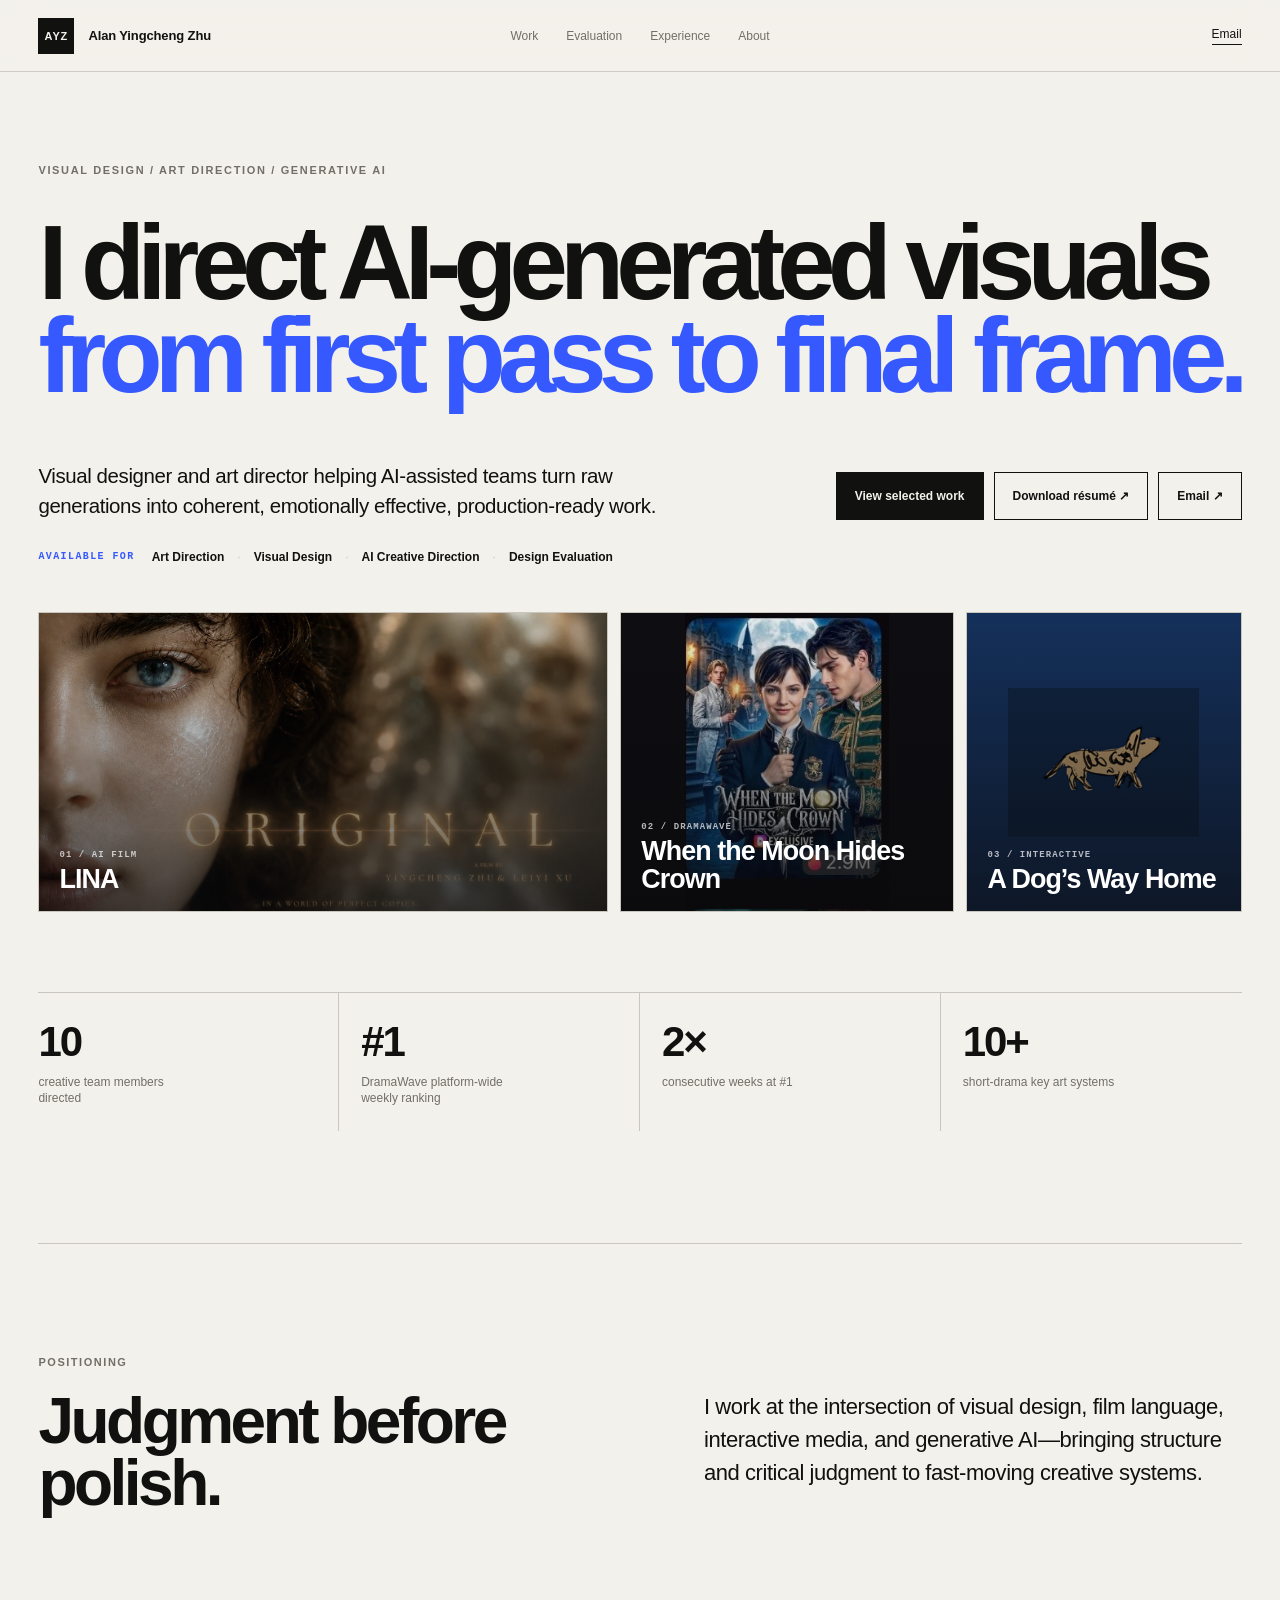
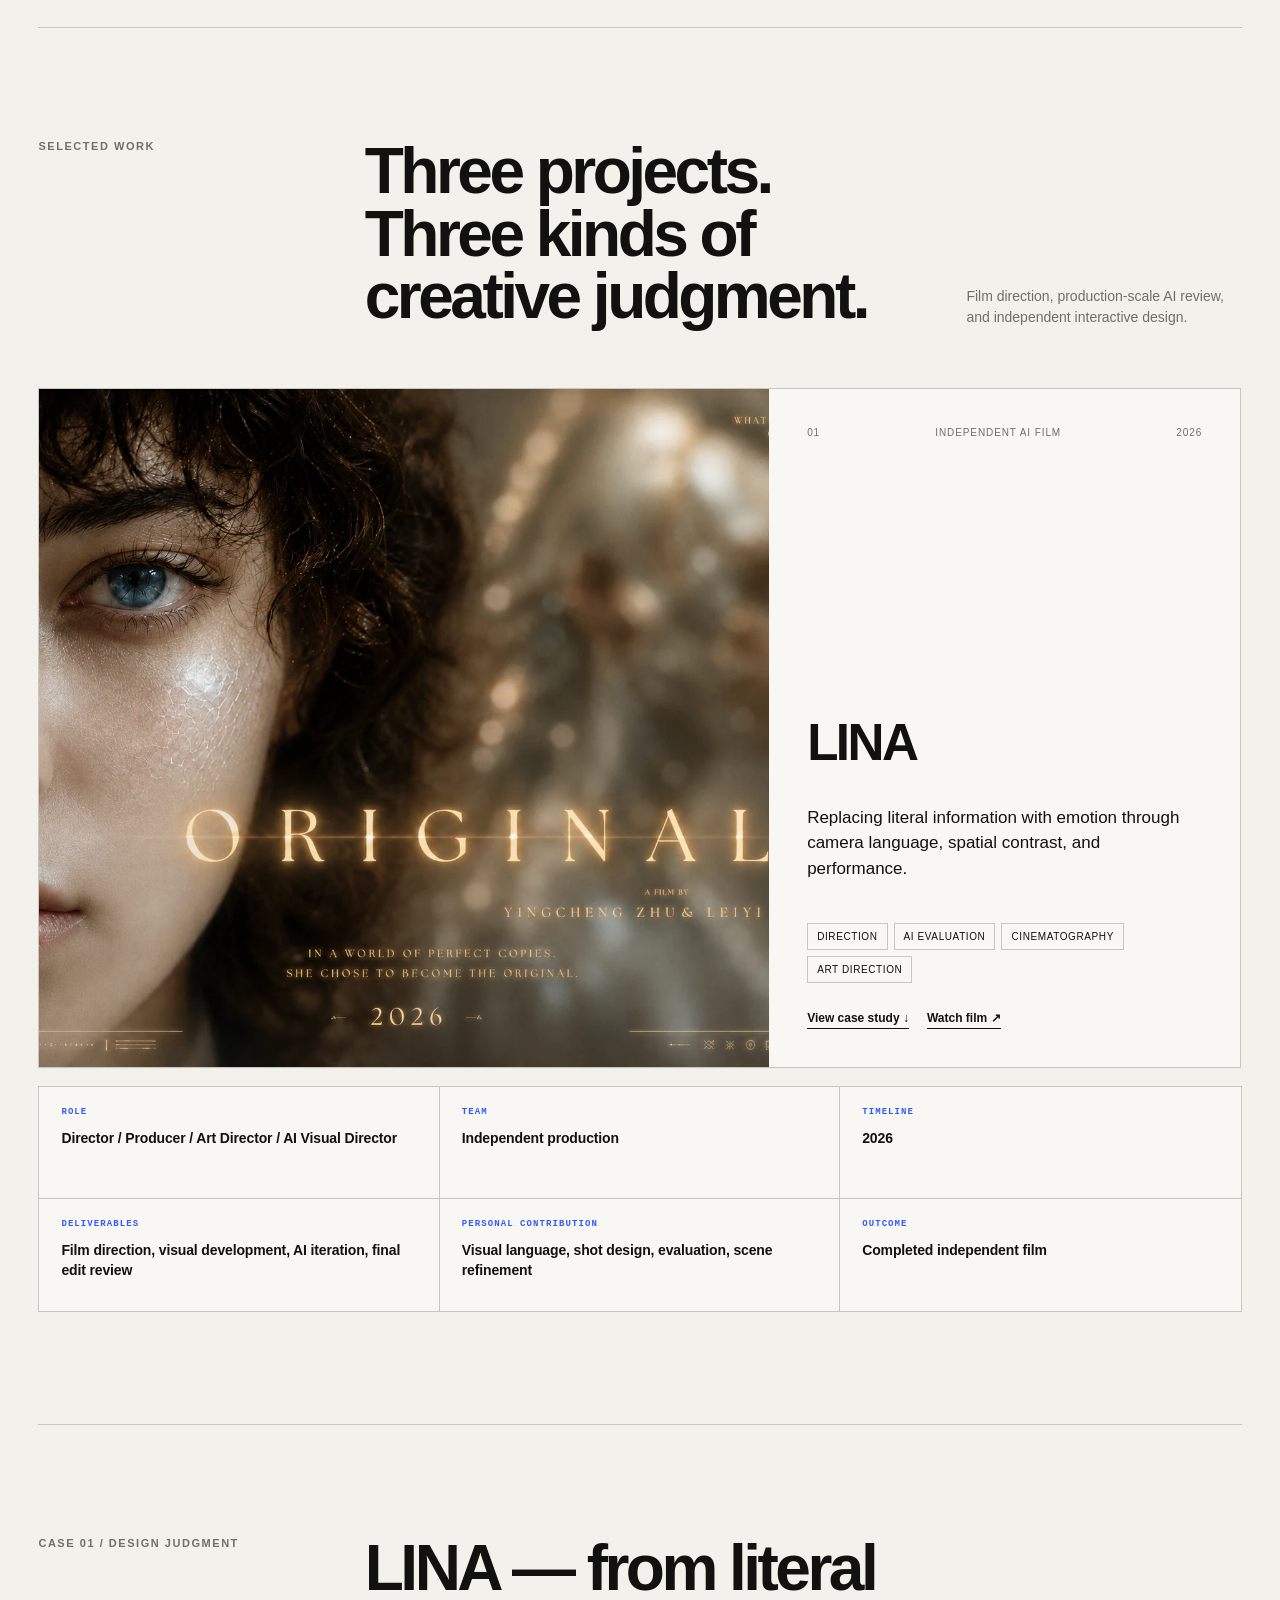
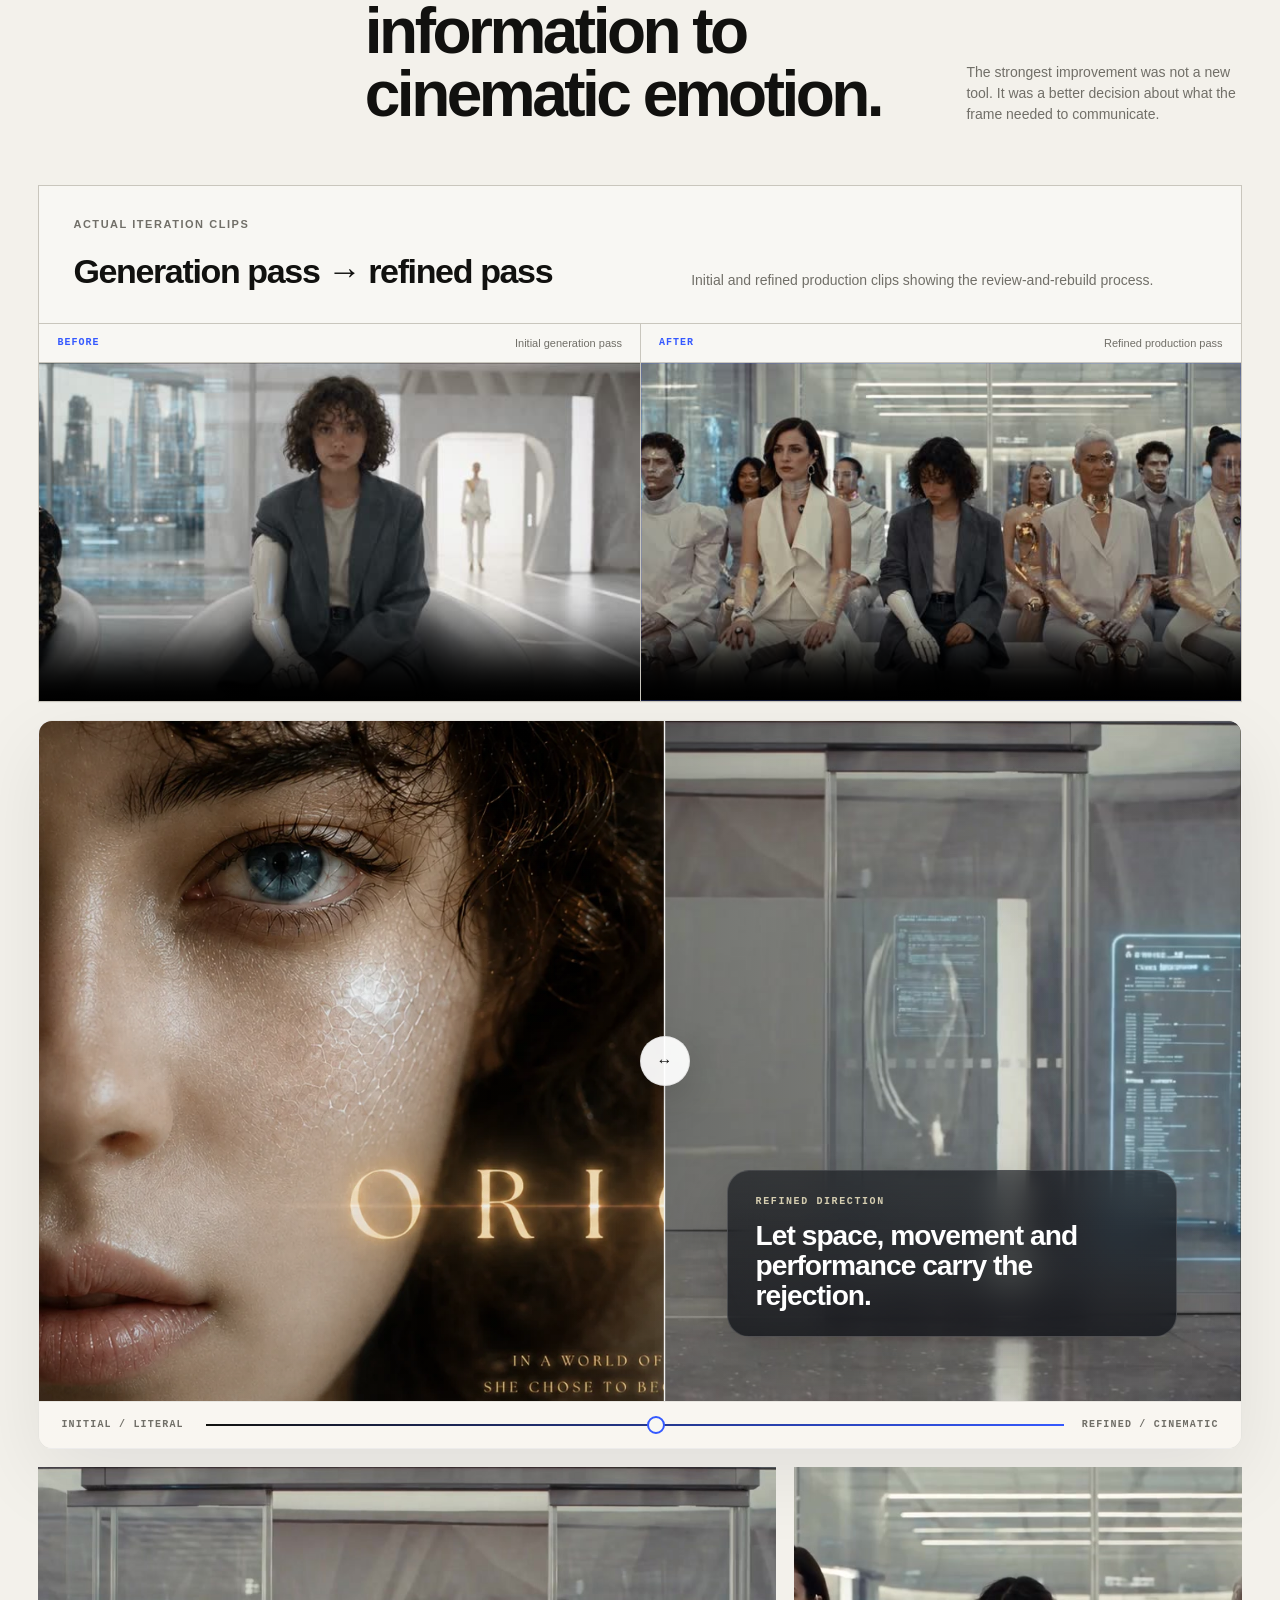
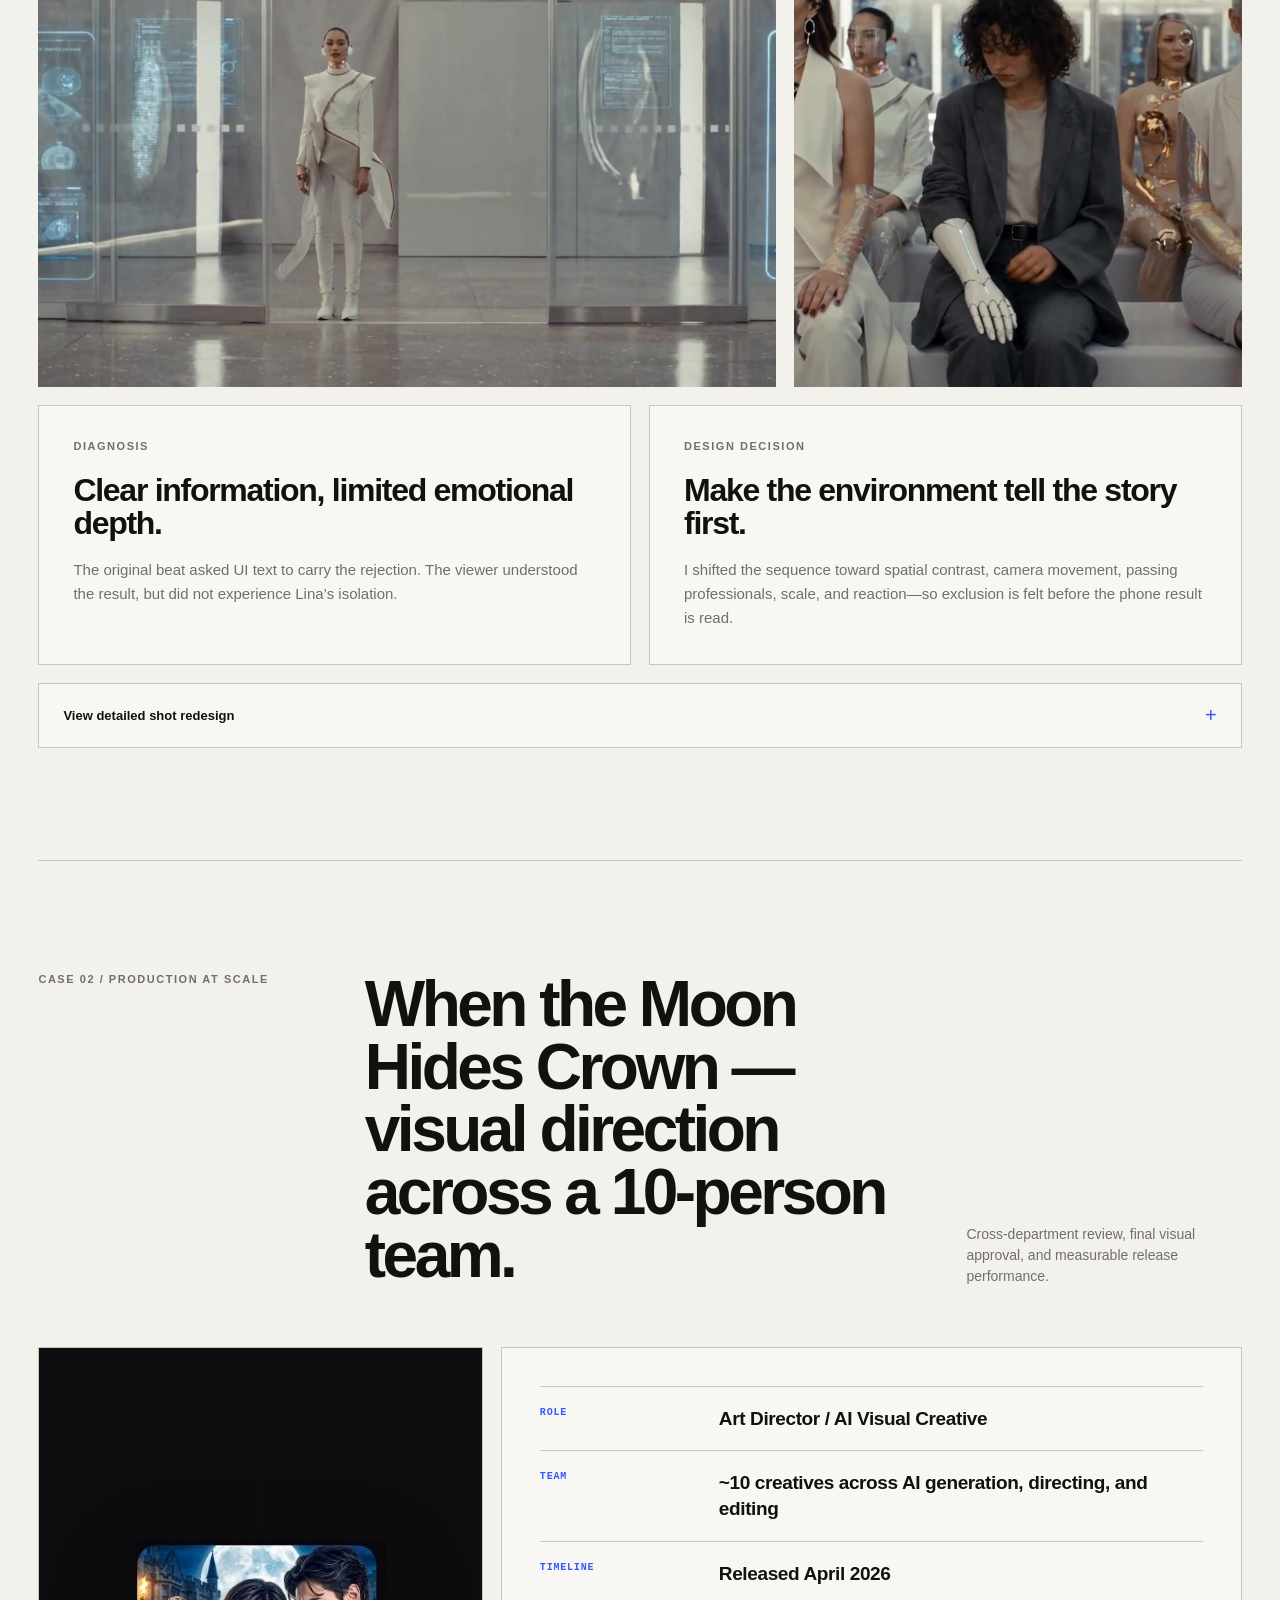
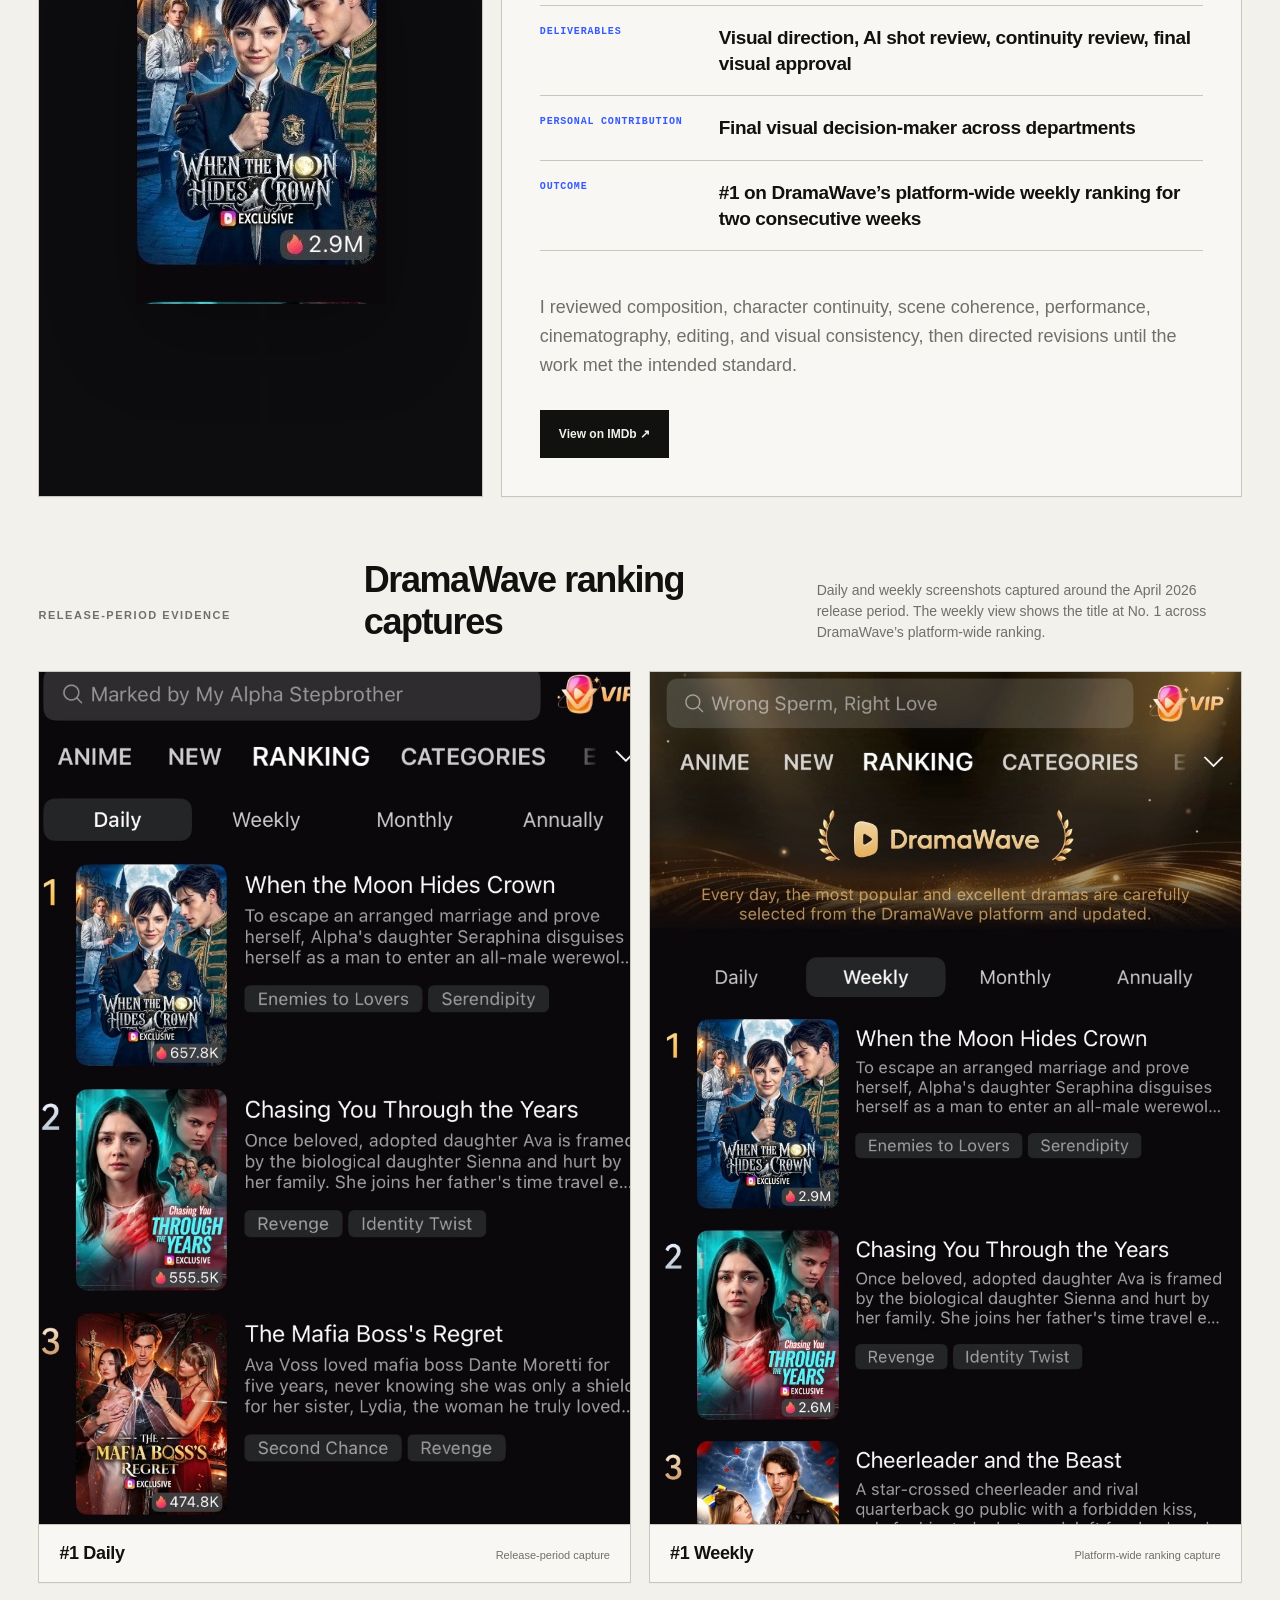
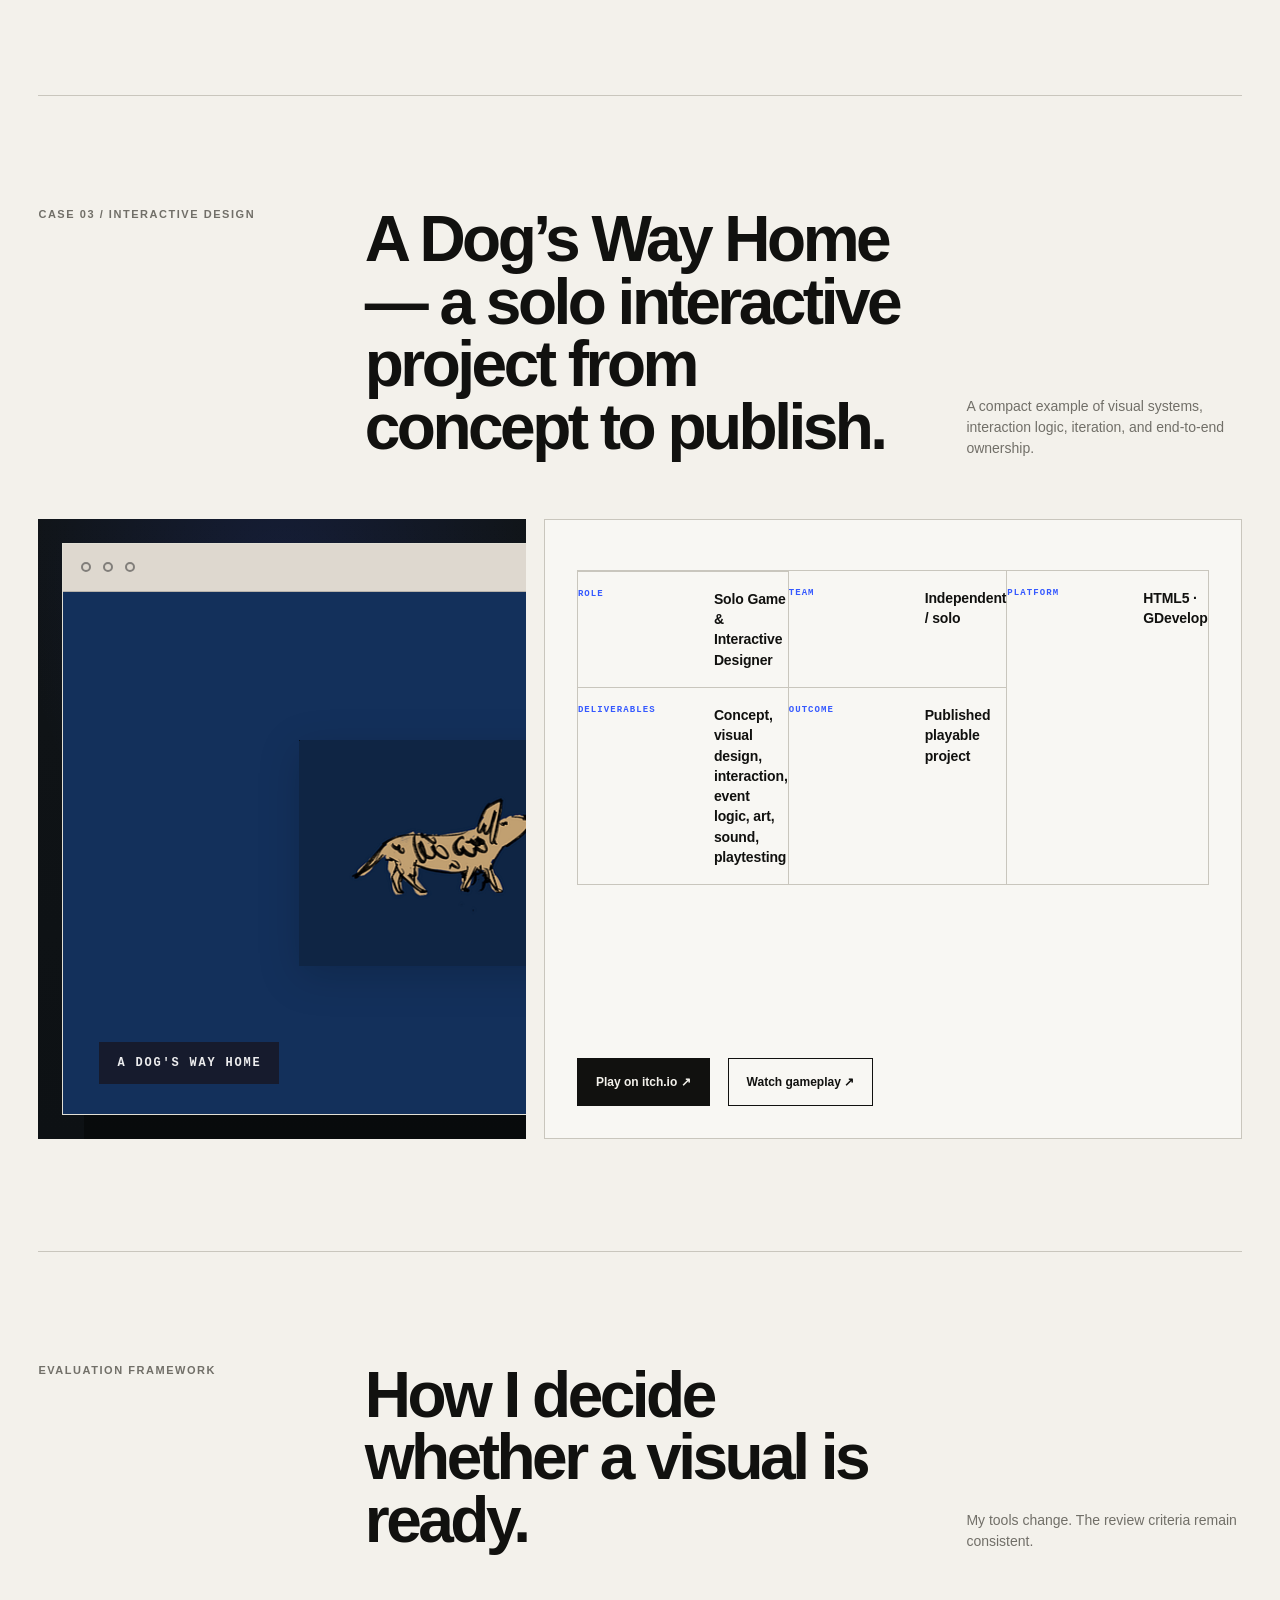
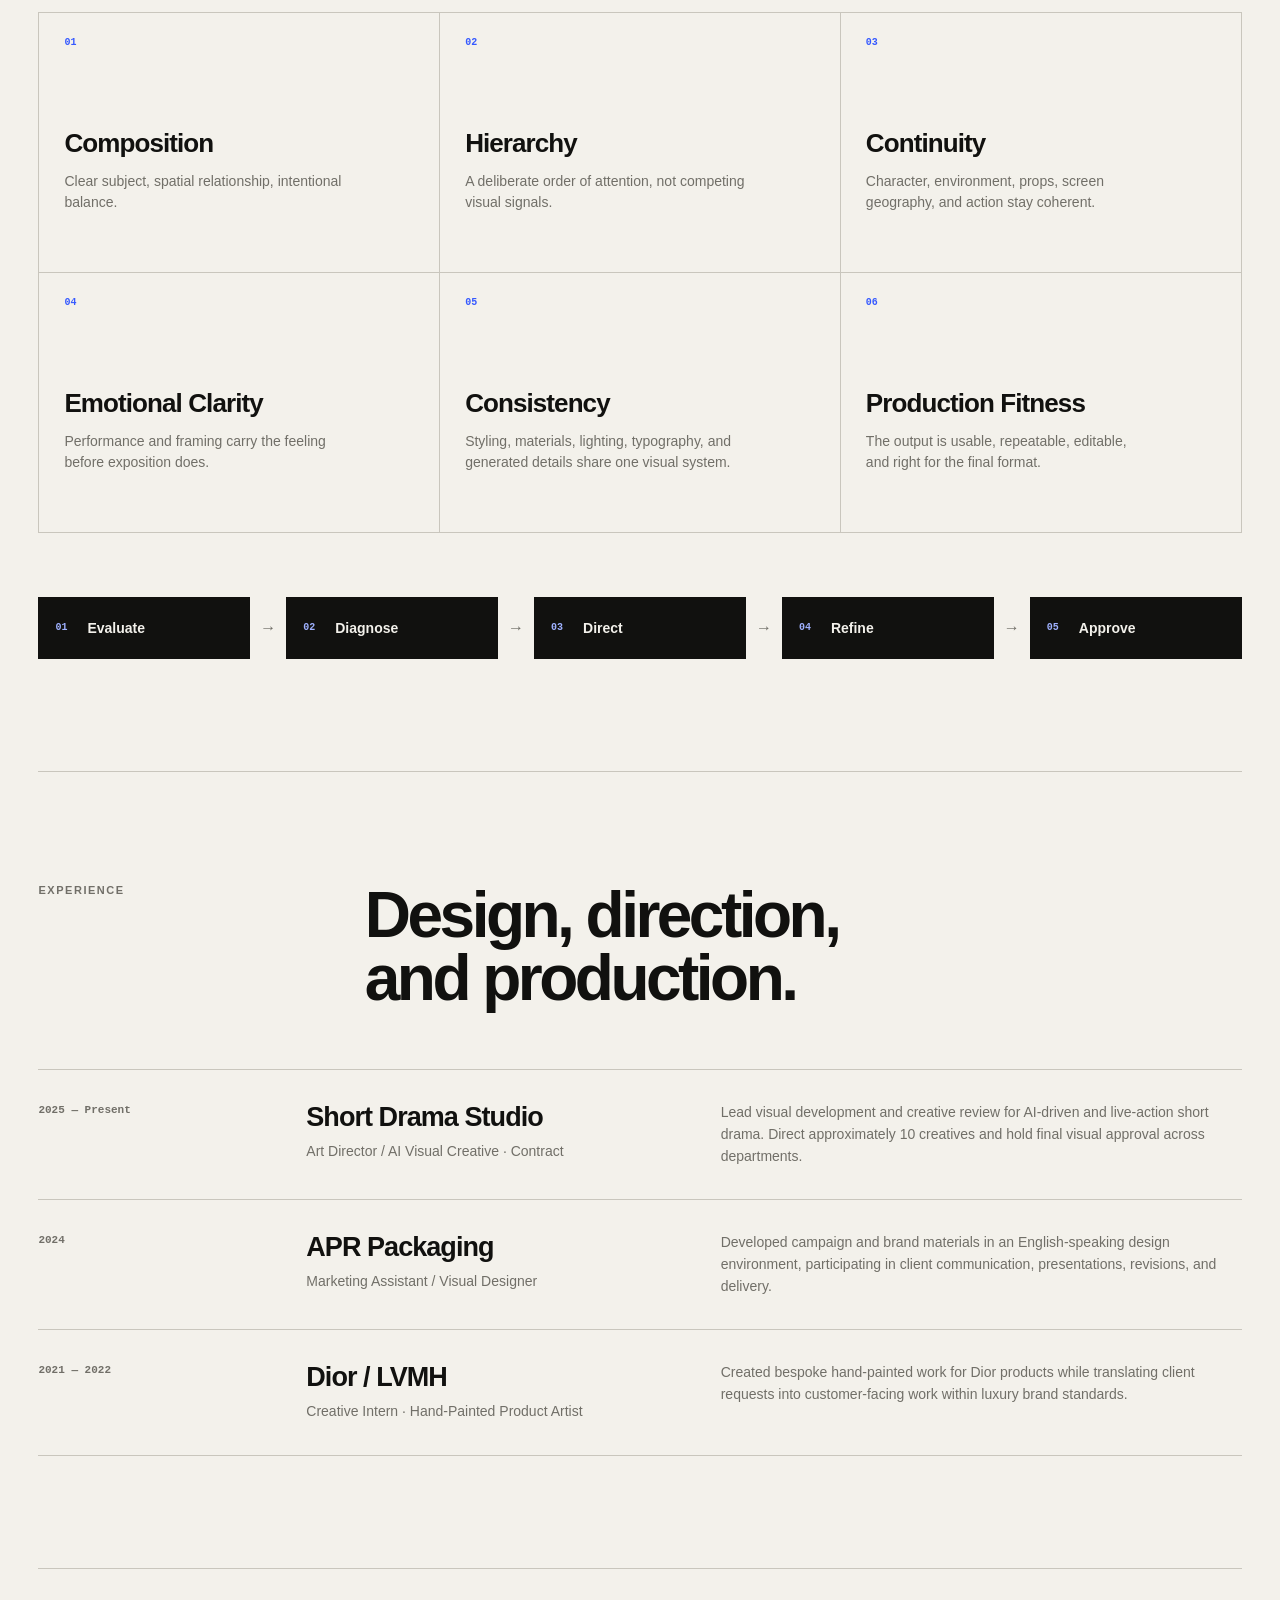
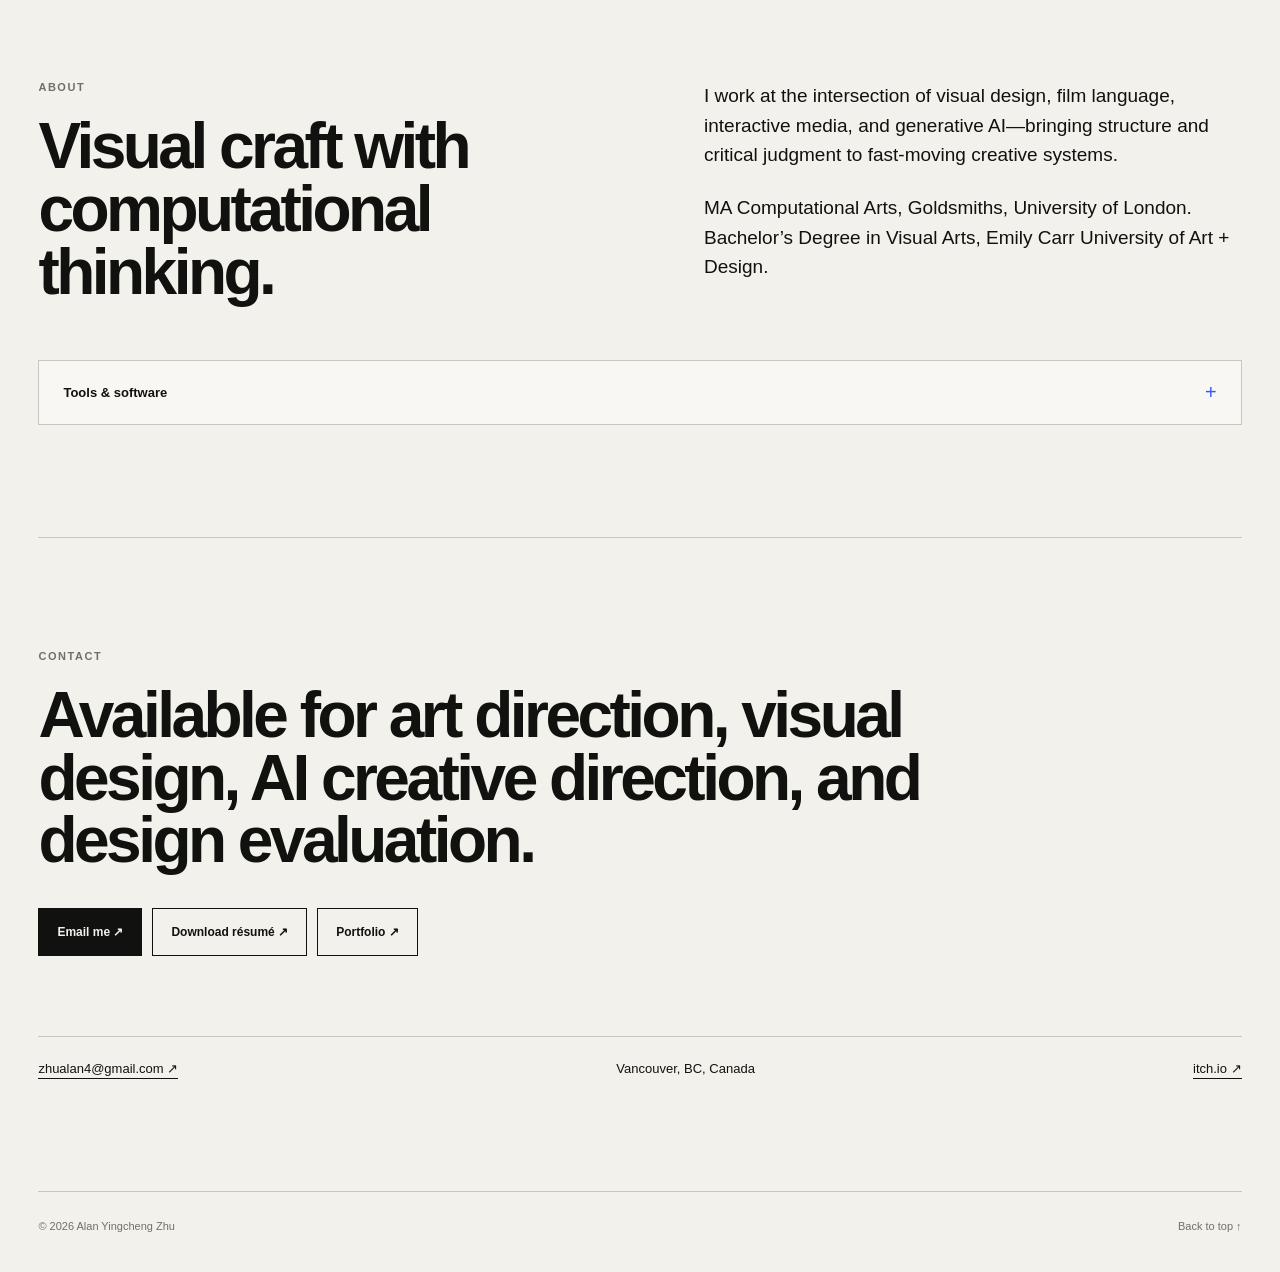
==== commit 56deb661: "change" ====
--- a/index.html
+++ b/index.html
@@ -3,10 +3,10 @@
 <head>
   <meta charset="utf-8" />
   <meta name="viewport" content="width=device-width, initial-scale=1" />
-  <meta name="description" content="Alan Yingcheng Zhu — Visual Designer, Art Director and Generative AI Creative Director. Portfolio focused on AI output evaluation, design critique, visual systems and creative direction." />
-  <meta name="theme-color" content="#f4f2ed" />
+  <meta name="description" content="Alan Yingcheng Zhu — Visual Designer and Art Director working across generative AI, film language, interactive media, and visual evaluation." />
+  <meta name="theme-color" content="#f3f1eb" />
   <meta name="color-scheme" content="light" />
-  <title>Alan Yingcheng Zhu — AI Design & Visual Direction</title>
+  <title>Alan Yingcheng Zhu — Visual Design & AI Creative Direction</title>
   <link rel="stylesheet" href="styles.css" />
   <script defer src="script.js"></script>
 </head>
@@ -18,168 +18,112 @@
       <span class="brand-mark">AYZ</span>
       <span class="brand-name">Alan Yingcheng Zhu</span>
     </a>
-    <nav class="nav" aria-label="Primary navigation">
-      <a href="#cases">Case Studies</a>
+
+    <nav class="nav" id="primary-nav" aria-label="Primary navigation">
+      <a href="#work">Work</a>
       <a href="#framework">Evaluation</a>
       <a href="#experience">Experience</a>
       <a href="#about">About</a>
+      <a class="mobile-only" href="#contact">Contact</a>
     </nav>
-    <a class="header-cta" href="mailto:zhualan4@gmail.com">Contact</a>
+
+    <div class="header-actions">
+      <a class="header-cta" href="mailto:zhualan4@gmail.com">Email</a>
+      <button class="menu-toggle" type="button" aria-expanded="false" aria-controls="primary-nav" aria-label="Open navigation">
+        <span></span><span></span>
+      </button>
+    </div>
   </header>
 
   <main>
     <section class="hero section-pad" aria-labelledby="hero-title">
-      <div class="hero-kicker reveal">VISUAL DESIGN / GENERATIVE AI / ART DIRECTION</div>
-      <h1 id="hero-title" class="hero-title reveal">
-        I make AI-generated work intentional.
-        <span>AI-generated visual work.</span>
-      </h1>
+      <div class="hero-kicker reveal">VISUAL DESIGN / ART DIRECTION / GENERATIVE AI</div>
+      <h1 id="hero-title" class="hero-title reveal">I direct AI-generated visuals <span>from first pass to final frame.</span></h1>
+
       <div class="hero-bottom reveal">
-        <p class="hero-copy">
-          Visual designer and creative director with a background in visual arts and computational arts. I turn generative output into intentional design through critique, iteration, visual systems, and final creative review.
-        </p>
+        <p class="hero-copy">Visual designer and art director helping AI-assisted teams turn raw generations into coherent, emotionally effective, production-ready work.</p>
         <div class="hero-actions">
-          <a class="btn btn-dark" href="#cases">View case studies</a>
-          <a class="btn btn-ghost" href="https://www.youtube.com/watch?v=pX83SoaH-S8" target="_blank" rel="noreferrer">Watch LINA ↗</a>
-        </div>
+          <a class="btn btn-dark" href="#work">View selected work</a>
+          <a class="btn btn-ghost" href="assets/Alan_Yingcheng_Zhu_Resume.pdf" target="_blank" rel="noreferrer">Download résumé ↗</a>
+          <a class="btn btn-ghost" href="mailto:zhualan4@gmail.com">Email ↗</a>
+        </div>
+      </div>
+
+      <div class="availability reveal" aria-label="Availability">
+        <span>AVAILABLE FOR</span>
+        <strong>Art Direction</strong><i>·</i><strong>Visual Design</strong><i>·</i><strong>AI Creative Direction</strong><i>·</i><strong>Design Evaluation</strong>
+      </div>
+
+      <div class="hero-previews reveal" aria-label="Selected work previews">
+        <a class="hero-preview preview-lina spotlight-card" href="#lina">
+          <div class="preview-copy"><span>01 / AI FILM</span><strong>LINA</strong></div>
+        </a>
+        <a class="hero-preview preview-moon spotlight-card" href="#moon-case">
+          <div class="preview-copy"><span>02 / DRAMAWAVE</span><strong>When the Moon Hides Crown</strong></div>
+        </a>
+        <a class="hero-preview preview-dog spotlight-card" href="#dog-case">
+          <div class="preview-copy"><span>03 / INTERACTIVE</span><strong>A Dog’s Way Home</strong></div>
+        </a>
       </div>
 
       <div class="hero-grid reveal" aria-label="Selected portfolio metrics">
-        <article><strong data-count="10" data-suffix="">0</strong><span>creative team members led</span></article>
-        <article><strong data-static="#1">#1</strong><span>DramaWave weekly ranking</span></article>
+        <article><strong data-count="10" data-suffix="">0</strong><span>creative team members directed</span></article>
+        <article><strong data-static="#1">#1</strong><span>DramaWave platform-wide weekly ranking</span></article>
         <article><strong data-count="2" data-suffix="×">0×</strong><span>consecutive weeks at #1</span></article>
         <article><strong data-count="10" data-suffix="+">0+</strong><span>short-drama key art systems</span></article>
       </div>
     </section>
 
     <section class="statement section-pad section-rule reveal">
-      <p class="eyebrow">WHAT I BRING</p>
-      <div class="statement-grid">
-        <h2>Good AI output is not the finish line.</h2>
-        <div>
-          <p>I treat generated images and video as design material: something to judge, edit, redirect, and contextualize.</p>
-          <p>My role is to identify why an image or sequence is not working — composition, hierarchy, continuity, emotion, typography, spatial logic, or narrative clarity — then turn that diagnosis into actionable direction.</p>
-        </div>
-      </div>
-    </section>
-
-    <section id="cases" class="cases section-pad section-rule">
-      <div class="section-heading reveal">
-        <p class="eyebrow">SELECTED CASE STUDIES</p>
-        <h2>From output to decision.</h2>
-        <p>Projects selected for design judgment, creative review, and end-to-end execution.</p>
+      <p class="eyebrow">POSITIONING</p>
+      <div class="statement-grid compact-statement">
+        <h2>Judgment before polish.</h2>
+        <p>I work at the intersection of visual design, film language, interactive media, and generative AI—bringing structure and critical judgment to fast-moving creative systems.</p>
+      </div>
+    </section>
+
+    <section id="work" class="cases section-pad section-rule">
+      <div class="section-heading reveal">
+        <p class="eyebrow">SELECTED WORK</p>
+        <h2>Three projects. Three kinds of creative judgment.</h2>
+        <p>Film direction, production-scale AI review, and independent interactive design.</p>
       </div>
 
       <article class="case case-feature reveal tilt-card spotlight-card" id="lina">
-        <div class="case-media image-lina" role="img" aria-label="LINA character development artwork"></div>
+        <div class="case-media image-lina" role="img" aria-label="LINA film key art"></div>
         <div class="case-body">
           <div class="case-meta"><span>01</span><span>Independent AI Film</span><span>2026</span></div>
           <h3>LINA</h3>
-          <p class="case-lede">Replacing information with emotion through camera language, spatial contrast, and performance.</p>
+          <p class="case-lede">Replacing literal information with emotion through camera language, spatial contrast, and performance.</p>
           <div class="chips"><span>Direction</span><span>AI Evaluation</span><span>Cinematography</span><span>Art Direction</span></div>
           <div class="inline-links">
-            <a class="text-link" href="#lina-process">View evaluation breakdown ↓</a>
+            <a class="text-link" href="#lina-process">View case study ↓</a>
             <a class="text-link" href="https://www.youtube.com/watch?v=pX83SoaH-S8" target="_blank" rel="noreferrer">Watch film ↗</a>
           </div>
         </div>
       </article>
 
-      <div class="case-grid">
-        <article class="case compact reveal tilt-card spotlight-card">
-          <div class="case-media image-moon" role="img" aria-label="When the Moon Hides Crown poster and production visual"></div>
-          <div class="case-body">
-            <div class="case-meta"><span>02</span><span>DramaWave</span><span>Apr 2026</span></div>
-            <h3>When the Moon Hides Crown</h3>
-            <p>Led visual direction and final review across a 10-person AI production team. Reached No. 1 on DramaWave’s platform-wide weekly ranking for two consecutive weeks.</p>
-            <div class="chips"><span>Team Direction</span><span>Final Approval</span><span>Continuity</span></div>
-            <div class="inline-links">
-              <a class="text-link" href="#moon-case">View production evidence ↓</a>
-              <a class="text-link" href="https://www.imdb.com/title/tt42033232/" target="_blank" rel="noreferrer">IMDb ↗</a>
-            </div>
-          </div>
-        </article>
-
-        <article class="case compact reveal tilt-card spotlight-card">
-          <div class="interactive-card game-artwork" role="img" aria-label="A Dog's Way Home hand-drawn dog artwork in a browser-style frame">
-            <div class="game-window">
-              <div class="game-window-bar" aria-hidden="true">
-                <span></span><span></span><span></span>
-              </div>
-              <div class="game-window-body">
-                <img src="assets/a-dogs-way-home-dog-sketch.png" alt="Hand-drawn dog illustration for A Dog's Way Home" loading="lazy" />
-              </div>
-              <div class="game-window-label">A DOG'S WAY HOME</div>
-            </div>
-          </div>
-          <div class="case-body">
-            <div class="case-meta"><span>03</span><span>Solo Interactive Project</span><span>HTML5</span></div>
-            <h3>A Dog’s Way Home</h3>
-            <p>Independently conceived, designed, developed, tested, and published in GDevelop — including concept, visual design, interaction, event logic, art assets, sound, and playtesting.</p>
-            <div class="chips"><span>Interaction</span><span>Game Logic</span><span>Visual Design</span></div>
-            <div class="inline-links"><a class="text-link" href="https://alan-zhu.itch.io/a-dogs-way-home" target="_blank" rel="noreferrer">Play on itch.io ↗</a><a class="text-link" href="https://vimeo.com/851091080" target="_blank" rel="noreferrer">Watch gameplay ↗</a></div>
-          </div>
-        </article>
-      </div>
-
-      <article class="supporting reveal">
-        <div>
-          <p class="eyebrow">ADDITIONAL PRODUCTION</p>
-          <h3>Nanny Is the True Luna</h3>
-        </div>
-        <p>DramaWave · May 2026 — visual direction and production review across AI-generated visual development, scene continuity, and final visual quality.</p>
-      </article>
-    </section>
-
-    <section id="moon-case" class="moon-case section-pad section-rule">
-      <div class="section-heading reveal">
-        <p class="eyebrow">CASE 02 / PRODUCTION AT SCALE</p>
-        <h2>When the Moon Hides Crown — visual direction at team scale.</h2>
-        <p>Production leadership, cross-department review, and measurable platform performance.</p>
-      </div>
-
-      <div class="moon-overview reveal">
-        <div class="moon-poster spotlight-card">
-          <img src="assets/when-the-moon-hides-crown-poster.jpg" alt="When the Moon Hides Crown DramaWave poster" loading="lazy" />
-        </div>
-        <div class="moon-facts">
-          <div class="fact"><span>ROLE</span><strong>Art Director / AI Visual Creative</strong></div>
-          <div class="fact"><span>TEAM</span><strong>~10 creatives across AI generation, directing, and editing</strong></div>
-          <div class="fact"><span>RESPONSIBILITY</span><strong>Final visual review and approval across departments</strong></div>
-          <div class="fact"><span>OUTCOME</span><strong>#1 on DramaWave’s platform-wide weekly ranking for two consecutive weeks</strong></div>
-          <p>I reviewed composition, character continuity, scene coherence, performance, cinematography, editing, and overall visual consistency, then directed revisions until the work met the intended standard.</p>
-          <div class="inline-links">
-            <a class="btn btn-dark" href="https://www.imdb.com/title/tt42033232/" target="_blank" rel="noreferrer">View on IMDb ↗</a>
-          </div>
-        </div>
-      </div>
-
-      <div class="ranking-heading reveal">
-        <p class="eyebrow">PLATFORM EVIDENCE</p>
-        <h3>DramaWave ranking captures</h3>
-        <p>Daily and weekly ranking views from the production record. Click either image to inspect the original capture.</p>
-      </div>
-      <div class="ranking-grid reveal">
-        <button class="evidence-card spotlight-card" type="button" data-lightbox-src="assets/dramawave-daily-ranking.jpg" data-lightbox-alt="DramaWave daily ranking showing When the Moon Hides Crown at number one">
-          <img src="assets/dramawave-daily-ranking.jpg" alt="DramaWave daily ranking showing When the Moon Hides Crown at number one" loading="lazy" />
-          <span><strong>#1 Daily</strong><small>DramaWave ranking capture</small></span>
-        </button>
-        <button class="evidence-card spotlight-card" type="button" data-lightbox-src="assets/dramawave-weekly-ranking.jpg" data-lightbox-alt="DramaWave weekly ranking showing When the Moon Hides Crown at number one">
-          <img src="assets/dramawave-weekly-ranking.jpg" alt="DramaWave weekly ranking showing When the Moon Hides Crown at number one" loading="lazy" />
-          <span><strong>#1 Weekly</strong><small>DramaWave ranking capture</small></span>
-        </button>
+      <div class="project-summary reveal" aria-label="LINA project summary">
+        <div><span>ROLE</span><strong>Director / Producer / Art Director / AI Visual Director</strong></div>
+        <div><span>TEAM</span><strong>Independent production</strong></div>
+        <div><span>TIMELINE</span><strong>2026</strong></div>
+        <div><span>DELIVERABLES</span><strong>Film direction, visual development, AI iteration, final edit review</strong></div>
+        <div><span>PERSONAL CONTRIBUTION</span><strong>Visual language, shot design, evaluation, scene refinement</strong></div>
+        <div><span>OUTCOME</span><strong>Completed independent film</strong></div>
       </div>
     </section>
 
     <section id="lina-process" class="process section-pad section-rule">
       <div class="section-heading reveal">
-        <p class="eyebrow">CASE 01 / DESIGN REASONING</p>
-        <h2>LINA — from literal UI to cinematic storytelling.</h2>
+        <p class="eyebrow">CASE 01 / DESIGN JUDGMENT</p>
+        <h2>LINA — from literal information to cinematic emotion.</h2>
+        <p>The strongest improvement was not a new tool. It was a better decision about what the frame needed to communicate.</p>
       </div>
 
       <div class="iteration-video reveal">
         <div class="iteration-head">
           <div><p class="eyebrow">ACTUAL ITERATION CLIPS</p><h3>Generation pass → refined pass</h3></div>
-          <p>These clips document the visual iteration process used during production. They are presented as evidence of review and refinement rather than as untouched model output.</p>
+          <p>Initial and refined production clips showing the review-and-rebuild process.</p>
         </div>
         <div class="video-compare">
           <article class="video-panel">
@@ -199,14 +143,9 @@
 
       <div class="story-scrubber reveal" data-scrubber>
         <div class="scrubber-stage">
-          <div class="scrubber-layer scrubber-initial">
-            <div class="initial-scene" role="img" aria-label="LINA Original film poster"></div>
-          </div>
+          <div class="scrubber-layer scrubber-initial"><div class="initial-scene" role="img" aria-label="LINA Original film poster"></div></div>
           <div class="scrubber-layer scrubber-refined" data-refined-layer>
-            <div class="refined-overlay">
-              <span>REFINED DIRECTION</span>
-              <strong>Let space, movement and performance carry the rejection.</strong>
-            </div>
+            <div class="refined-overlay"><span>REFINED DIRECTION</span><strong>Let space, movement and performance carry the rejection.</strong></div>
           </div>
           <div class="scrubber-divider" data-scrubber-divider><span>↔</span></div>
         </div>
@@ -218,65 +157,119 @@
       </div>
 
       <div class="process-visuals reveal">
-        <div class="process-image image-lina-city spotlight-card" role="img" aria-label="LINA futuristic city visual"></div>
-        <div class="process-image image-lina-reflection spotlight-card" role="img" aria-label="LINA reflection scene"></div>
-      </div>
-
-      <div class="comparison reveal">
-        <div class="comparison-col initial">
-          <p class="eyebrow">INITIAL DIRECTION</p>
-          <h3>Clear information, limited emotional depth.</h3>
-          <div class="script-block">
-            <p>Lina exits the corporate tower.</p>
-            <p>Her phone vibrates.</p>
-            <p class="mono">214 MATCHES → 31 MATCHES → 0 MATCHES</p>
-            <p>Lina stops.</p>
-          </div>
-          <p class="critique"><strong>Diagnosis:</strong> the audience can read the rejection, but the scene asks UI text to carry the emotional weight. The social isolation is stated rather than visually experienced.</p>
-        </div>
-
-        <div class="comparison-arrow" aria-hidden="true">→</div>
-
-        <div class="comparison-col refined">
-          <p class="eyebrow">REFINED DIRECTION</p>
-          <h3>Use space, movement, contrast, and reaction.</h3>
-          <ol class="shot-list">
-            <li><span>01</span>Front medium close-up — hold Lina’s disappointment against the corporate tower.</li>
-            <li><span>02</span>Move from frontal to profile as she walks; crane upward until her figure dissolves into the city crowd.</li>
-            <li><span>03</span>Cut to Lina seated outside while confident professionals pass with coffee, actively discussing work.</li>
-            <li><span>04</span>Low 45° angle — Lina checks her phone; let sadness shift into surprise through performance, not explanatory text.</li>
-          </ol>
-          <p class="critique"><strong>Design decision:</strong> convert a status update into environmental storytelling. The frame now communicates hierarchy, exclusion, pace, and emotion before the phone screen is understood.</p>
-        </div>
-      </div>
-
-      <div class="lina-gallery reveal">
-        <div class="gallery-large image-lina-office" role="img" aria-label="LINA corporate interview environment"></div>
-        <div class="gallery-small image-lina-android" role="img" aria-label="LINA android interview scene"></div>
+        <div class="process-image image-lina-city spotlight-card" role="img" aria-label="LINA corporate environment"></div>
+        <div class="process-image image-lina-reflection spotlight-card" role="img" aria-label="LINA social contrast scene"></div>
+      </div>
+
+      <div class="decision-pair reveal">
+        <article><p class="eyebrow">DIAGNOSIS</p><h3>Clear information, limited emotional depth.</h3><p>The original beat asked UI text to carry the rejection. The viewer understood the result, but did not experience Lina’s isolation.</p></article>
+        <article><p class="eyebrow">DESIGN DECISION</p><h3>Make the environment tell the story first.</h3><p>I shifted the sequence toward spatial contrast, camera movement, passing professionals, scale, and reaction—so exclusion is felt before the phone result is read.</p></article>
+      </div>
+
+      <details class="case-details reveal">
+        <summary>View detailed shot redesign</summary>
+        <div class="details-grid">
+          <div>
+            <p class="eyebrow">INITIAL DIRECTION</p>
+            <div class="script-block"><p>Lina exits the corporate tower.</p><p>Her phone vibrates.</p><p class="mono">214 MATCHES → 31 MATCHES → 0 MATCHES</p><p>Lina stops.</p></div>
+          </div>
+          <div>
+            <p class="eyebrow">REFINED SHOT PLAN</p>
+            <ol class="shot-list">
+              <li><span>01</span>Front medium close-up: hold disappointment against the corporate tower.</li>
+              <li><span>02</span>Move from frontal to profile; crane upward until Lina dissolves into the city crowd.</li>
+              <li><span>03</span>Cut to Lina seated outside while confident professionals pass and discuss work.</li>
+              <li><span>04</span>Low 45° phone angle: let sadness shift into surprise through performance, not exposition.</li>
+            </ol>
+          </div>
+        </div>
+      </details>
+    </section>
+
+    <section id="moon-case" class="moon-case section-pad section-rule">
+      <div class="section-heading reveal">
+        <p class="eyebrow">CASE 02 / PRODUCTION AT SCALE</p>
+        <h2>When the Moon Hides Crown — visual direction across a 10-person team.</h2>
+        <p>Cross-department review, final visual approval, and measurable release performance.</p>
+      </div>
+
+      <div class="moon-overview reveal">
+        <div class="moon-poster spotlight-card"><img src="assets/when-the-moon-hides-crown-poster.jpg" alt="When the Moon Hides Crown DramaWave poster" loading="lazy" /></div>
+        <div class="moon-facts">
+          <div class="fact"><span>ROLE</span><strong>Art Director / AI Visual Creative</strong></div>
+          <div class="fact"><span>TEAM</span><strong>~10 creatives across AI generation, directing, and editing</strong></div>
+          <div class="fact"><span>TIMELINE</span><strong>Released April 2026</strong></div>
+          <div class="fact"><span>DELIVERABLES</span><strong>Visual direction, AI shot review, continuity review, final visual approval</strong></div>
+          <div class="fact"><span>PERSONAL CONTRIBUTION</span><strong>Final visual decision-maker across departments</strong></div>
+          <div class="fact"><span>OUTCOME</span><strong>#1 on DramaWave’s platform-wide weekly ranking for two consecutive weeks</strong></div>
+          <p>I reviewed composition, character continuity, scene coherence, performance, cinematography, editing, and visual consistency, then directed revisions until the work met the intended standard.</p>
+          <div class="inline-links"><a class="btn btn-dark" href="https://www.imdb.com/title/tt42033232/" target="_blank" rel="noreferrer">View on IMDb ↗</a></div>
+        </div>
+      </div>
+
+      <div class="ranking-heading reveal">
+        <p class="eyebrow">RELEASE-PERIOD EVIDENCE</p>
+        <h3>DramaWave ranking captures</h3>
+        <p>Daily and weekly screenshots captured around the April 2026 release period. The weekly view shows the title at No. 1 across DramaWave’s platform-wide ranking.</p>
+      </div>
+      <div class="ranking-grid reveal">
+        <button class="evidence-card spotlight-card" type="button" data-lightbox-src="assets/dramawave-daily-ranking.jpg" data-lightbox-alt="DramaWave daily ranking showing When the Moon Hides Crown at number one">
+          <img src="assets/dramawave-daily-ranking.jpg" alt="DramaWave daily ranking showing When the Moon Hides Crown at number one" loading="lazy" />
+          <span><strong>#1 Daily</strong><small>Release-period capture</small></span>
+        </button>
+        <button class="evidence-card spotlight-card" type="button" data-lightbox-src="assets/dramawave-weekly-ranking.jpg" data-lightbox-alt="DramaWave weekly ranking showing When the Moon Hides Crown at number one">
+          <img src="assets/dramawave-weekly-ranking.jpg" alt="DramaWave weekly ranking showing When the Moon Hides Crown at number one" loading="lazy" />
+          <span><strong>#1 Weekly</strong><small>Platform-wide ranking capture</small></span>
+        </button>
+      </div>
+    </section>
+
+    <section id="dog-case" class="dog-case section-pad section-rule">
+      <div class="section-heading reveal">
+        <p class="eyebrow">CASE 03 / INTERACTIVE DESIGN</p>
+        <h2>A Dog’s Way Home — a solo interactive project from concept to publish.</h2>
+        <p>A compact example of visual systems, interaction logic, iteration, and end-to-end ownership.</p>
+      </div>
+
+      <div class="dog-overview reveal">
+        <div class="interactive-card game-artwork spotlight-card" role="img" aria-label="A Dog's Way Home hand-drawn dog artwork in a browser-style frame">
+          <div class="game-window">
+            <div class="game-window-bar" aria-hidden="true"><span></span><span></span><span></span></div>
+            <div class="game-window-body"><img src="assets/a-dogs-way-home-dog-sketch.png" alt="Hand-drawn dog illustration for A Dog's Way Home" loading="lazy" /></div>
+            <div class="game-window-label">A DOG'S WAY HOME</div>
+          </div>
+        </div>
+        <div class="dog-copy">
+          <div class="project-summary dog-summary">
+            <div><span>ROLE</span><strong>Solo Game & Interactive Designer</strong></div>
+            <div><span>TEAM</span><strong>Independent / solo</strong></div>
+            <div><span>PLATFORM</span><strong>HTML5 · GDevelop</strong></div>
+            <div><span>DELIVERABLES</span><strong>Concept, visual design, interaction, event logic, art, sound, playtesting</strong></div>
+            <div><span>OUTCOME</span><strong>Published playable project</strong></div>
+          </div>
+          <div class="inline-links"><a class="btn btn-dark" href="https://alan-zhu.itch.io/a-dogs-way-home" target="_blank" rel="noreferrer">Play on itch.io ↗</a><a class="btn btn-ghost" href="https://vimeo.com/851091080" target="_blank" rel="noreferrer">Watch gameplay ↗</a></div>
+        </div>
       </div>
     </section>
 
     <section id="framework" class="framework section-pad section-rule">
       <div class="section-heading reveal">
         <p class="eyebrow">EVALUATION FRAMEWORK</p>
-        <h2>How I review visual output.</h2>
+        <h2>How I decide whether a visual is ready.</h2>
+        <p>My tools change. The review criteria remain consistent.</p>
       </div>
 
       <div class="framework-grid">
-        <article class="criterion reveal spotlight-card"><span>01</span><h3>Composition</h3><p>Does the frame establish a clear subject, spatial relationship, and intentional balance?</p></article>
-        <article class="criterion reveal spotlight-card"><span>02</span><h3>Hierarchy</h3><p>Does the viewer know where to look first, second, and why?</p></article>
-        <article class="criterion reveal spotlight-card"><span>03</span><h3>Continuity</h3><p>Do character, environment, props, direction, and screen geography remain coherent across shots?</p></article>
-        <article class="criterion reveal spotlight-card"><span>04</span><h3>Emotional Clarity</h3><p>Is the intended feeling carried by performance and visual decisions rather than exposition alone?</p></article>
-        <article class="criterion reveal spotlight-card"><span>05</span><h3>Consistency</h3><p>Do styling, materials, lighting, typography, and generated details belong to the same visual system?</p></article>
-        <article class="criterion reveal spotlight-card"><span>06</span><h3>Production Fitness</h3><p>Is the output only visually impressive, or is it usable, repeatable, editable, and appropriate for the final format?</p></article>
+        <article class="criterion reveal spotlight-card"><span>01</span><h3>Composition</h3><p>Clear subject, spatial relationship, intentional balance.</p></article>
+        <article class="criterion reveal spotlight-card"><span>02</span><h3>Hierarchy</h3><p>A deliberate order of attention, not competing visual signals.</p></article>
+        <article class="criterion reveal spotlight-card"><span>03</span><h3>Continuity</h3><p>Character, environment, props, screen geography, and action stay coherent.</p></article>
+        <article class="criterion reveal spotlight-card"><span>04</span><h3>Emotional Clarity</h3><p>Performance and framing carry the feeling before exposition does.</p></article>
+        <article class="criterion reveal spotlight-card"><span>05</span><h3>Consistency</h3><p>Styling, materials, lighting, typography, and generated details share one visual system.</p></article>
+        <article class="criterion reveal spotlight-card"><span>06</span><h3>Production Fitness</h3><p>The output is usable, repeatable, editable, and right for the final format.</p></article>
       </div>
 
       <div class="workflow reveal" aria-label="Creative review workflow">
-        <div><span>01</span><strong>Evaluate</strong></div><i>→</i>
-        <div><span>02</span><strong>Diagnose</strong></div><i>→</i>
-        <div><span>03</span><strong>Direct</strong></div><i>→</i>
-        <div><span>04</span><strong>Refine</strong></div><i>→</i>
-        <div><span>05</span><strong>Approve</strong></div>
+        <div><span>01</span><strong>Evaluate</strong></div><i>→</i><div><span>02</span><strong>Diagnose</strong></div><i>→</i><div><span>03</span><strong>Direct</strong></div><i>→</i><div><span>04</span><strong>Refine</strong></div><i>→</i><div><span>05</span><strong>Approve</strong></div>
       </div>
     </section>
 
@@ -285,53 +278,41 @@
         <p class="eyebrow">EXPERIENCE</p>
         <h2>Design, direction, and production.</h2>
       </div>
-
       <div class="timeline">
-        <article class="timeline-item reveal">
-          <div class="time">2025 — Present</div>
-          <div class="role"><h3>Short Drama Studio</h3><p>Art Director / AI Visual Creative · Contract</p></div>
-          <div class="details"><p>Lead visual development and creative review for AI-driven and live-action short drama. Direct approximately 10 creatives across AI generation, directing, and editing; hold final visual approval across departments.</p></div>
-        </article>
-        <article class="timeline-item reveal">
-          <div class="time">2024</div>
-          <div class="role"><h3>APR Packaging</h3><p>Marketing Assistant / Visual Designer</p></div>
-          <div class="details"><p>Developed campaign and brand materials in an English-speaking design environment, participating in client communication, presentations, visual revisions, and project delivery.</p></div>
-        </article>
-        <article class="timeline-item reveal">
-          <div class="time">2021 — 2022</div>
-          <div class="role"><h3>Dior / LVMH</h3><p>Creative Intern · Hand-Painted Product Artist</p></div>
-          <div class="details"><p>Created bespoke hand-painted work for Dior products, translating individual requests into customer-facing work while maintaining luxury brand standards.</p></div>
-        </article>
+        <article class="timeline-item reveal"><div class="time">2025 — Present</div><div class="role"><h3>Short Drama Studio</h3><p>Art Director / AI Visual Creative · Contract</p></div><div class="details"><p>Lead visual development and creative review for AI-driven and live-action short drama. Direct approximately 10 creatives and hold final visual approval across departments.</p></div></article>
+        <article class="timeline-item reveal"><div class="time">2024</div><div class="role"><h3>APR Packaging</h3><p>Marketing Assistant / Visual Designer</p></div><div class="details"><p>Developed campaign and brand materials in an English-speaking design environment, participating in client communication, presentations, revisions, and delivery.</p></div></article>
+        <article class="timeline-item reveal"><div class="time">2021 — 2022</div><div class="role"><h3>Dior / LVMH</h3><p>Creative Intern · Hand-Painted Product Artist</p></div><div class="details"><p>Created bespoke hand-painted work for Dior products while translating client requests into customer-facing work within luxury brand standards.</p></div></article>
       </div>
     </section>
 
     <section id="about" class="about section-pad section-rule">
       <div class="about-grid">
-        <div class="about-intro reveal">
-          <p class="eyebrow">ABOUT</p>
-          <h2>Visual craft with computational thinking.</h2>
-        </div>
+        <div class="about-intro reveal"><p class="eyebrow">ABOUT</p><h2>Visual craft with computational thinking.</h2></div>
         <div class="about-copy reveal">
-          <p>I hold an MA in Computational Arts from Goldsmiths, University of London and a Bachelor’s degree in Visual Arts from Emily Carr University of Art + Design.</p>
-          <p>My practice sits between visual design, film language, interactive media, and generative systems. I am especially interested in the point where AI stops being a novelty and becomes a medium that still requires taste, structure, critique, and responsibility.</p>
-        </div>
-      </div>
-
-      <div class="tool-grid reveal">
-        <div><p class="eyebrow">GENERATIVE AI</p><p>Grok · ChatGPT · Seedance · Kling · Higgsfield</p></div>
-        <div><p class="eyebrow">DESIGN</p><p>Photoshop · Illustrator · InDesign · Premiere Pro</p></div>
-        <div><p class="eyebrow">WORKING KNOWLEDGE</p><p>Blender · Rhino · TouchDesigner · GDevelop</p></div>
-      </div>
-    </section>
-
-    <section class="contact section-pad section-rule reveal">
+          <p>I work at the intersection of visual design, film language, interactive media, and generative AI—bringing structure and critical judgment to fast-moving creative systems.</p>
+          <p>MA Computational Arts, Goldsmiths, University of London. Bachelor’s Degree in Visual Arts, Emily Carr University of Art + Design.</p>
+        </div>
+      </div>
+
+      <details class="tools-details reveal">
+        <summary>Tools & software</summary>
+        <div class="tool-grid">
+          <div><p class="eyebrow">GENERATIVE AI</p><p>Grok · ChatGPT · Seedance · Kling · Higgsfield</p></div>
+          <div><p class="eyebrow">DESIGN</p><p>Photoshop · Illustrator · InDesign · Premiere Pro</p></div>
+          <div><p class="eyebrow">WORKING KNOWLEDGE</p><p>Blender · Rhino · TouchDesigner · GDevelop</p></div>
+        </div>
+      </details>
+    </section>
+
+    <section id="contact" class="contact section-pad section-rule reveal">
       <p class="eyebrow">CONTACT</p>
-      <h2>Available for design evaluation, creative direction, and generative AI work.</h2>
-      <div class="contact-row">
-        <a href="mailto:zhualan4@gmail.com">zhualan4@gmail.com ↗</a>
-        <span>Vancouver, BC, Canada</span>
-        <a href="https://alan-zhu.itch.io/" target="_blank" rel="noreferrer">itch.io ↗</a>
-      </div>
+      <h2>Available for art direction, visual design, AI creative direction, and design evaluation.</h2>
+      <div class="contact-actions">
+        <a class="btn btn-dark" href="mailto:zhualan4@gmail.com">Email me ↗</a>
+        <a class="btn btn-ghost" href="assets/Alan_Yingcheng_Zhu_Resume.pdf" target="_blank" rel="noreferrer">Download résumé ↗</a>
+        <a class="btn btn-ghost" href="https://alanzhuu.github.io/" target="_blank" rel="noreferrer">Portfolio ↗</a>
+      </div>
+      <div class="contact-row"><a href="mailto:zhualan4@gmail.com">zhualan4@gmail.com ↗</a><span>Vancouver, BC, Canada</span><a href="https://alan-zhu.itch.io/" target="_blank" rel="noreferrer">itch.io ↗</a></div>
     </section>
   </main>
 
@@ -340,9 +321,6 @@
     <img src="" alt="" />
   </dialog>
 
-  <footer class="footer">
-    <span>© 2026 Alan Yingcheng Zhu</span>
-    <a href="#top">Back to top ↑</a>
-  </footer>
+  <footer class="footer"><span>© 2026 Alan Yingcheng Zhu</span><a href="#top">Back to top ↑</a></footer>
 </body>
 </html>
--- a/styles.css
+++ b/styles.css
@@ -91,10 +91,10 @@
 .case-media { min-height: 420px; background-size: cover; background-position: center; background-color: #d8d5ce; }
 .image-lina { background-image: linear-gradient(90deg, rgba(9,9,10,.04), rgba(9,9,10,0)), url('assets/lina-original-poster.webp'); background-position: center; }
 .image-moon { background-image: linear-gradient(90deg, rgba(15,20,32,.08), rgba(15,20,32,0)), url('assets/when-the-moon-hides-crown-poster.jpg'); background-position: center; background-size: contain; background-repeat: no-repeat; background-color: #0e0d11; }
-.image-lina-city { background-image: url('https://yingcheng-zhu-portfolio-cn-2026.donghula.chatgpt.site/assets/film_scene_03.jpg'); }
-.image-lina-reflection { background-image: url('https://yingcheng-zhu-portfolio-cn-2026.donghula.chatgpt.site/assets/fig15_reflection_center.jpg'); }
-.image-lina-office { background-image: url('https://yingcheng-zhu-portfolio-cn-2026.donghula.chatgpt.site/assets/film_scene_04.jpg'); }
-.image-lina-android { background-image: url('https://yingcheng-zhu-portfolio-cn-2026.donghula.chatgpt.site/assets/fig06_interview_android.jpg'); }
+.image-lina-city { background-image: url('assets/lina-refined-still.jpg'); }
+.image-lina-reflection { background-image: url('assets/lina-team-frame.jpg'); }
+.image-lina-office { background-image: url('assets/lina-office-wide.jpg'); }
+.image-lina-android { background-image: url('assets/lina-android-frame.jpg'); }
 .case-body { padding: 32px; display: flex; flex-direction: column; }
 .case-feature .case-body { padding: 38px; }
 .case-meta { display: flex; justify-content: space-between; gap: 12px; color: var(--muted); font-size: 10px; letter-spacing: .09em; text-transform: uppercase; }
@@ -305,7 +305,7 @@
 .scrubber-refined {
   background:
     linear-gradient(90deg, rgba(7,10,17,.72), rgba(7,10,17,.18) 55%, rgba(7,10,17,.02) 78%),
-    url('https://yingcheng-zhu-portfolio-cn-2026.donghula.chatgpt.site/assets/film_scene_03.jpg') center / cover no-repeat;
+    url('assets/lina-refined-still.jpg') center / cover no-repeat;
   clip-path: inset(0 0 0 52%);
   will-change: clip-path;
 }
@@ -570,3 +570,119 @@
   .refined-overlay strong { font-size: 22px; }
   .game-window-label { font-size: 10px; letter-spacing: .12em; }
 }
+
+/* =========================================================
+   Recruiter-first refinement
+   ========================================================= */
+.header-actions { justify-self: end; display: flex; align-items: center; gap: 18px; }
+.menu-toggle { display: none; width: 42px; height: 42px; border: 1px solid var(--line); background: transparent; padding: 0; cursor: pointer; }
+.menu-toggle span { display: block; width: 18px; height: 1px; background: var(--ink); margin: 5px auto; transition: transform .2s ease, opacity .2s ease; }
+.mobile-only { display: none; }
+
+.hero { padding-top: 92px; }
+.hero-title { max-width: 1320px; font-size: clamp(58px, 8.2vw, 132px); }
+.hero-title span { color: var(--accent); }
+.hero-bottom { margin-top: 12px; grid-template-columns: 1.15fr .85fr; }
+.hero-copy { max-width: 760px; }
+.hero-actions { align-self: end; }
+.availability { display: flex; flex-wrap: wrap; align-items: center; gap: 10px 13px; margin-top: 30px; color: var(--muted); font-size: 12px; }
+.availability > span { margin-right: 4px; font: 700 10px/1 ui-monospace, SFMono-Regular, Menlo, monospace; letter-spacing: .14em; color: var(--accent); }
+.availability strong { color: var(--ink); font-weight: 600; }
+.availability i { color: var(--line); font-style: normal; }
+
+.hero-previews { margin-top: 48px; display: grid; grid-template-columns: 1.45fr .85fr .7fr; gap: 12px; }
+.hero-preview { position: relative; min-height: 300px; overflow: hidden; border: 1px solid var(--line); text-decoration: none; background-size: cover; background-position: center; }
+.hero-preview::before { content: ""; position: absolute; inset: 0; background: linear-gradient(180deg, rgba(10,10,12,.04), rgba(10,10,12,.68)); }
+.preview-lina { background-image: url('assets/lina-original-poster.webp'); background-position: center; }
+.preview-moon { background-image: url('assets/when-the-moon-hides-crown-poster.jpg'); background-size: contain; background-repeat: no-repeat; background-color: #0e0d11; }
+.preview-dog { background: #15325e url('assets/a-dogs-way-home-dog-sketch.png') center / 70% auto no-repeat; }
+.preview-copy { position: absolute; inset: auto 20px 18px; z-index: 2; color: white; display: grid; gap: 6px; }
+.preview-copy span { font: 700 9px/1 ui-monospace, SFMono-Regular, Menlo, monospace; letter-spacing: .12em; color: rgba(255,255,255,.7); }
+.preview-copy strong { font-size: clamp(18px, 2.1vw, 30px); line-height: 1.03; letter-spacing: -.035em; font-weight: 600; }
+.preview-dog .preview-copy { color: #fff; }
+
+.compact-statement { align-items: start; }
+.compact-statement > p { margin: 0; max-width: 760px; font-size: 22px; line-height: 1.52; letter-spacing: -.02em; }
+
+.project-summary { margin-top: 18px; display: grid; grid-template-columns: repeat(3, 1fr); border: 1px solid var(--line); background: var(--paper); }
+.project-summary > div { min-height: 112px; padding: 20px 22px; border-right: 1px solid var(--line); border-bottom: 1px solid var(--line); display: flex; flex-direction: column; gap: 10px; }
+.project-summary > div:nth-child(3n) { border-right: 0; }
+.project-summary > div:nth-last-child(-n+3) { border-bottom: 0; }
+.project-summary span, .dog-summary span { font: 700 9px/1.2 ui-monospace, SFMono-Regular, Menlo, monospace; letter-spacing: .12em; color: var(--accent); }
+.project-summary strong, .dog-summary strong { font-size: 14px; line-height: 1.45; font-weight: 600; letter-spacing: -.01em; }
+
+.decision-pair { display: grid; grid-template-columns: 1fr 1fr; gap: 18px; margin-top: 18px; }
+.decision-pair article { border: 1px solid var(--line); background: var(--paper); padding: 34px; }
+.decision-pair h3 { margin: 0 0 18px; font-size: 32px; line-height: 1.03; letter-spacing: -.04em; }
+.decision-pair p:last-child { margin: 0; color: var(--muted); line-height: 1.6; font-size: 15px; }
+
+.case-details, .tools-details { margin-top: 18px; border: 1px solid var(--line); background: var(--paper); }
+.case-details summary, .tools-details summary { cursor: pointer; list-style: none; display: flex; justify-content: space-between; align-items: center; padding: 20px 24px; font-size: 13px; font-weight: 650; }
+.case-details summary::-webkit-details-marker, .tools-details summary::-webkit-details-marker { display: none; }
+.case-details summary::after, .tools-details summary::after { content: "+"; font-size: 20px; font-weight: 400; color: var(--accent); }
+.case-details[open] summary::after, .tools-details[open] summary::after { content: "−"; }
+.case-details[open] summary, .tools-details[open] summary { border-bottom: 1px solid var(--line); }
+.details-grid { display: grid; grid-template-columns: 1fr 1fr; gap: 0; }
+.details-grid > div { padding: 30px; }
+.details-grid > div + div { border-left: 1px solid var(--line); }
+
+.dog-overview { display: grid; grid-template-columns: 1.05fr .95fr; gap: 18px; align-items: stretch; }
+.dog-overview .interactive-card { min-height: 620px; }
+.dog-copy { border: 1px solid var(--line); background: var(--paper); padding: 32px; display: flex; flex-direction: column; justify-content: space-between; gap: 36px; }
+.dog-summary { display: grid; gap: 0; }
+.dog-summary > div { display: grid; grid-template-columns: 118px 1fr; gap: 18px; padding: 17px 0; border-bottom: 1px solid var(--line); }
+.dog-summary > div:first-child { border-top: 1px solid var(--line); }
+
+.moon-facts .fact { grid-template-columns: 155px 1fr; }
+.ranking-heading { margin-top: 62px; }
+
+.framework-grid .criterion p { max-width: 280px; }
+
+.tools-details { margin-top: 54px; }
+.tools-details .tool-grid { margin-top: 0; border-top: 0; padding: 28px 24px 8px; }
+.contact-actions { margin-top: 36px; display: flex; flex-wrap: wrap; gap: 10px; }
+
+@media (max-width: 980px) {
+  .site-header { grid-template-columns: 1fr auto; }
+  .header-actions { grid-column: 2; }
+  .menu-toggle { display: block; }
+  .header-cta { display: none; }
+  .nav { position: fixed; inset: 72px 16px auto 16px; z-index: 120; display: grid; gap: 0; background: rgba(248,247,243,.98); border: 1px solid var(--line); box-shadow: 0 28px 70px rgba(17,17,15,.14); backdrop-filter: blur(16px); transform: translateY(-16px); opacity: 0; pointer-events: none; transition: opacity .2s ease, transform .2s ease; }
+  .nav a { padding: 18px 20px; border-bottom: 1px solid var(--line); color: var(--ink); font-size: 14px; }
+  .nav a:last-child { border-bottom: 0; }
+  .nav .mobile-only { display: block; }
+  body.nav-open .nav { opacity: 1; transform: translateY(0); pointer-events: auto; }
+  body.nav-open .menu-toggle span:first-child { transform: translateY(3px) rotate(45deg); }
+  body.nav-open .menu-toggle span:last-child { transform: translateY(-3px) rotate(-45deg); }
+  .hero-bottom { grid-template-columns: 1fr; gap: 30px; }
+  .hero-actions { justify-content: flex-start; }
+  .hero-previews { grid-template-columns: 1.3fr 1fr; }
+  .preview-dog { grid-column: 1 / -1; min-height: 220px; background-size: 38% auto; }
+  .project-summary { grid-template-columns: 1fr 1fr; }
+  .project-summary > div, .project-summary > div:nth-child(3n), .project-summary > div:nth-last-child(-n+3) { border-right: 1px solid var(--line); border-bottom: 1px solid var(--line); }
+  .project-summary > div:nth-child(2n) { border-right: 0; }
+  .project-summary > div:nth-last-child(-n+2) { border-bottom: 0; }
+  .dog-overview { grid-template-columns: 1fr; }
+  .dog-overview .interactive-card { min-height: 480px; }
+  .decision-pair { grid-template-columns: 1fr; }
+  .details-grid { grid-template-columns: 1fr; }
+  .details-grid > div + div { border-left: 0; border-top: 1px solid var(--line); }
+}
+
+@media (max-width: 680px) {
+  .hero { padding-top: 58px; }
+  .hero-title { margin-top: 28px; font-size: clamp(54px, 15vw, 82px); line-height: .9; }
+  .hero-previews { display: flex; overflow-x: auto; scroll-snap-type: x mandatory; gap: 10px; padding-bottom: 4px; }
+  .hero-preview { flex: 0 0 82vw; min-height: 250px; scroll-snap-align: start; }
+  .preview-dog { background-size: 62% auto; }
+  .availability { line-height: 1.6; }
+  .project-summary { grid-template-columns: 1fr; }
+  .project-summary > div, .project-summary > div:nth-child(2n), .project-summary > div:nth-last-child(-n+2) { border-right: 0; border-bottom: 1px solid var(--line); }
+  .project-summary > div:last-child { border-bottom: 0; }
+  .decision-pair article { padding: 26px 22px; }
+  .decision-pair h3 { font-size: 28px; }
+  .dog-overview .interactive-card { min-height: 380px; padding: 26px; }
+  .dog-copy { padding: 24px; }
+  .dog-summary > div { grid-template-columns: 1fr; gap: 6px; }
+  .contact-actions .btn, .hero-actions .btn { width: 100%; }
+}
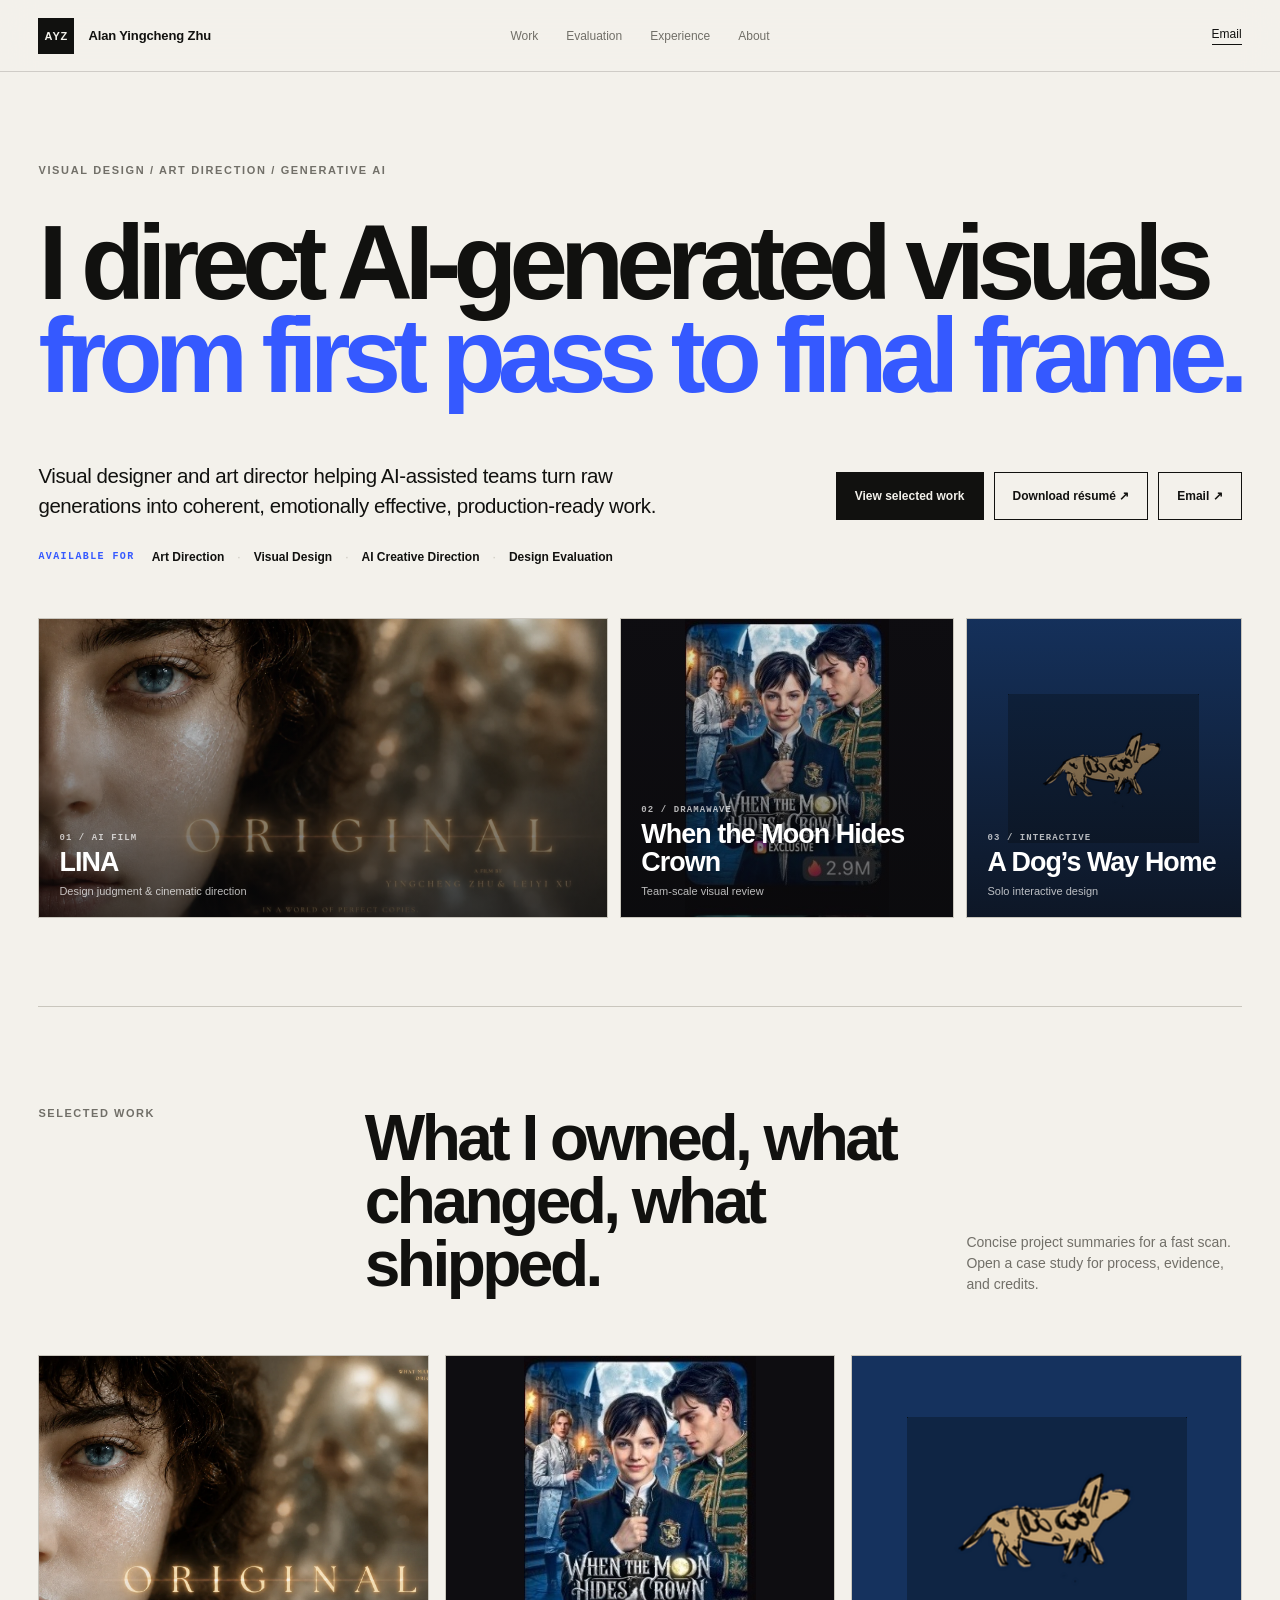
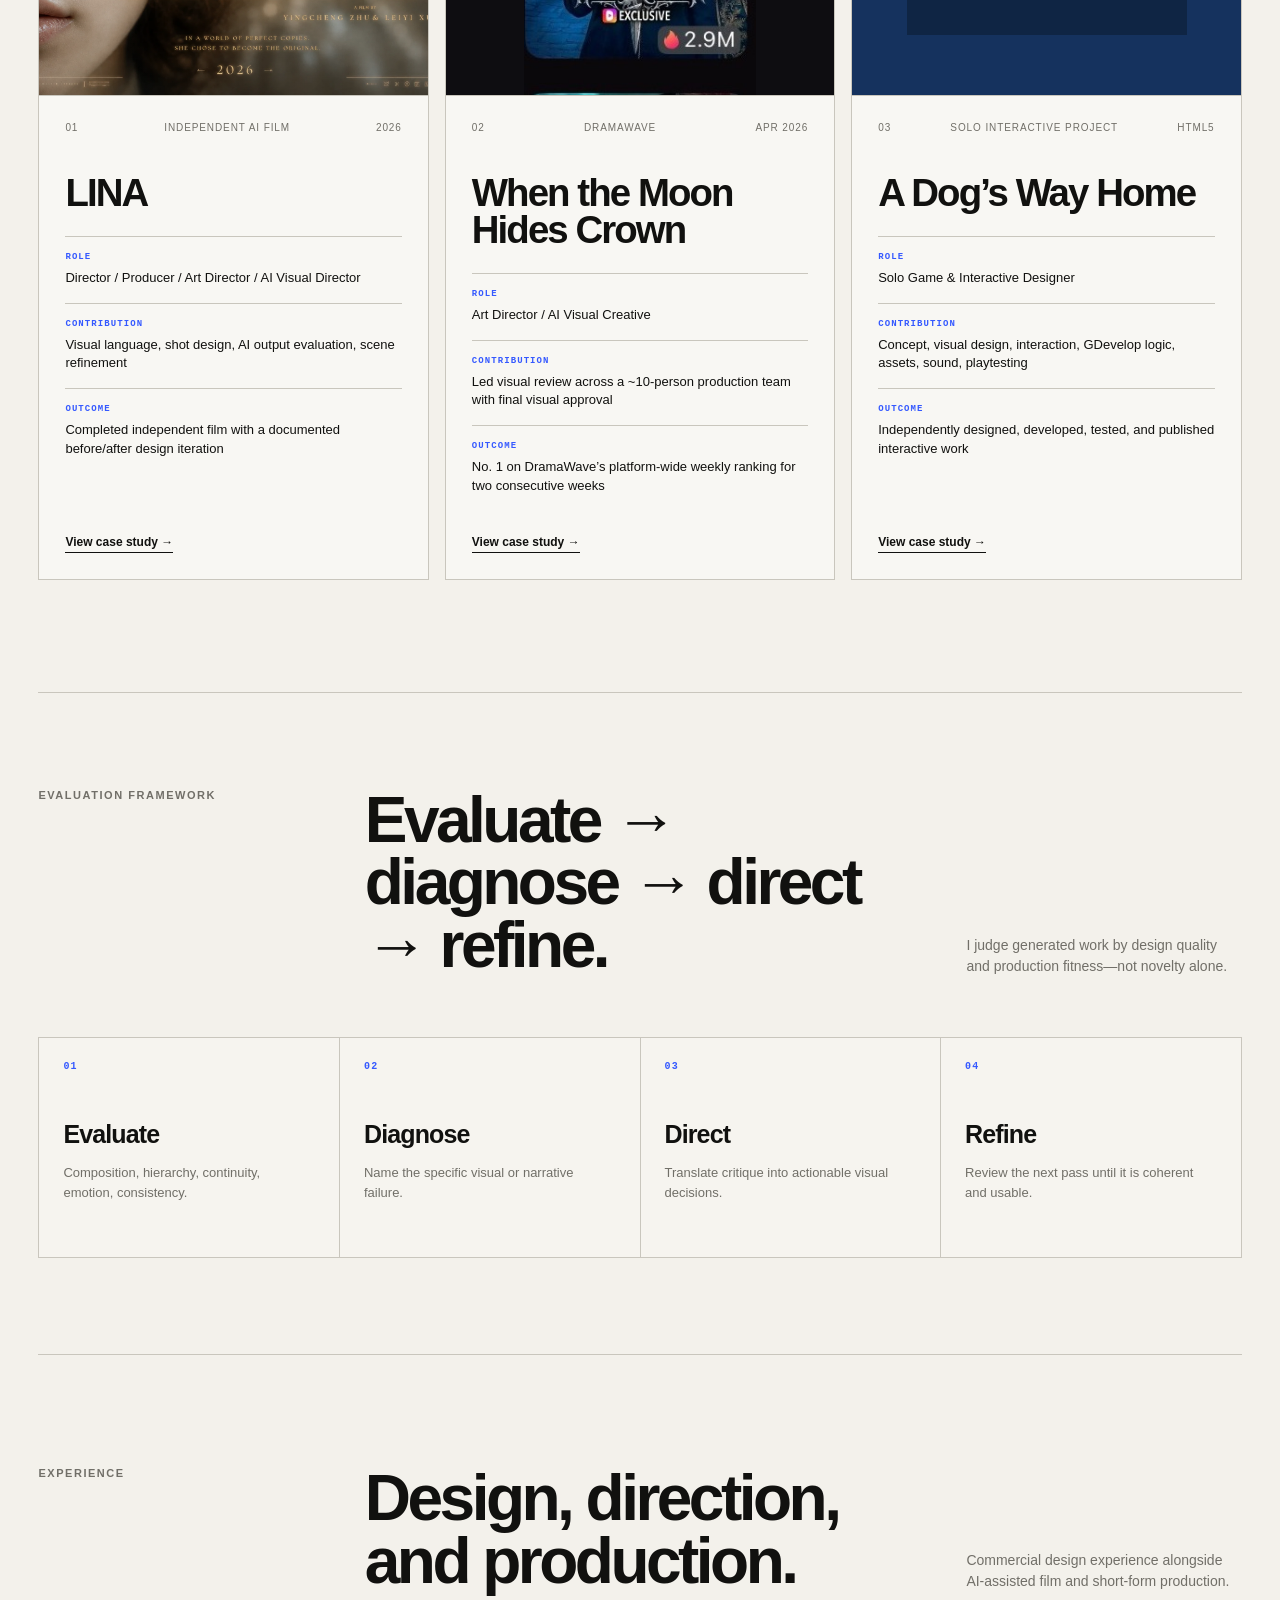
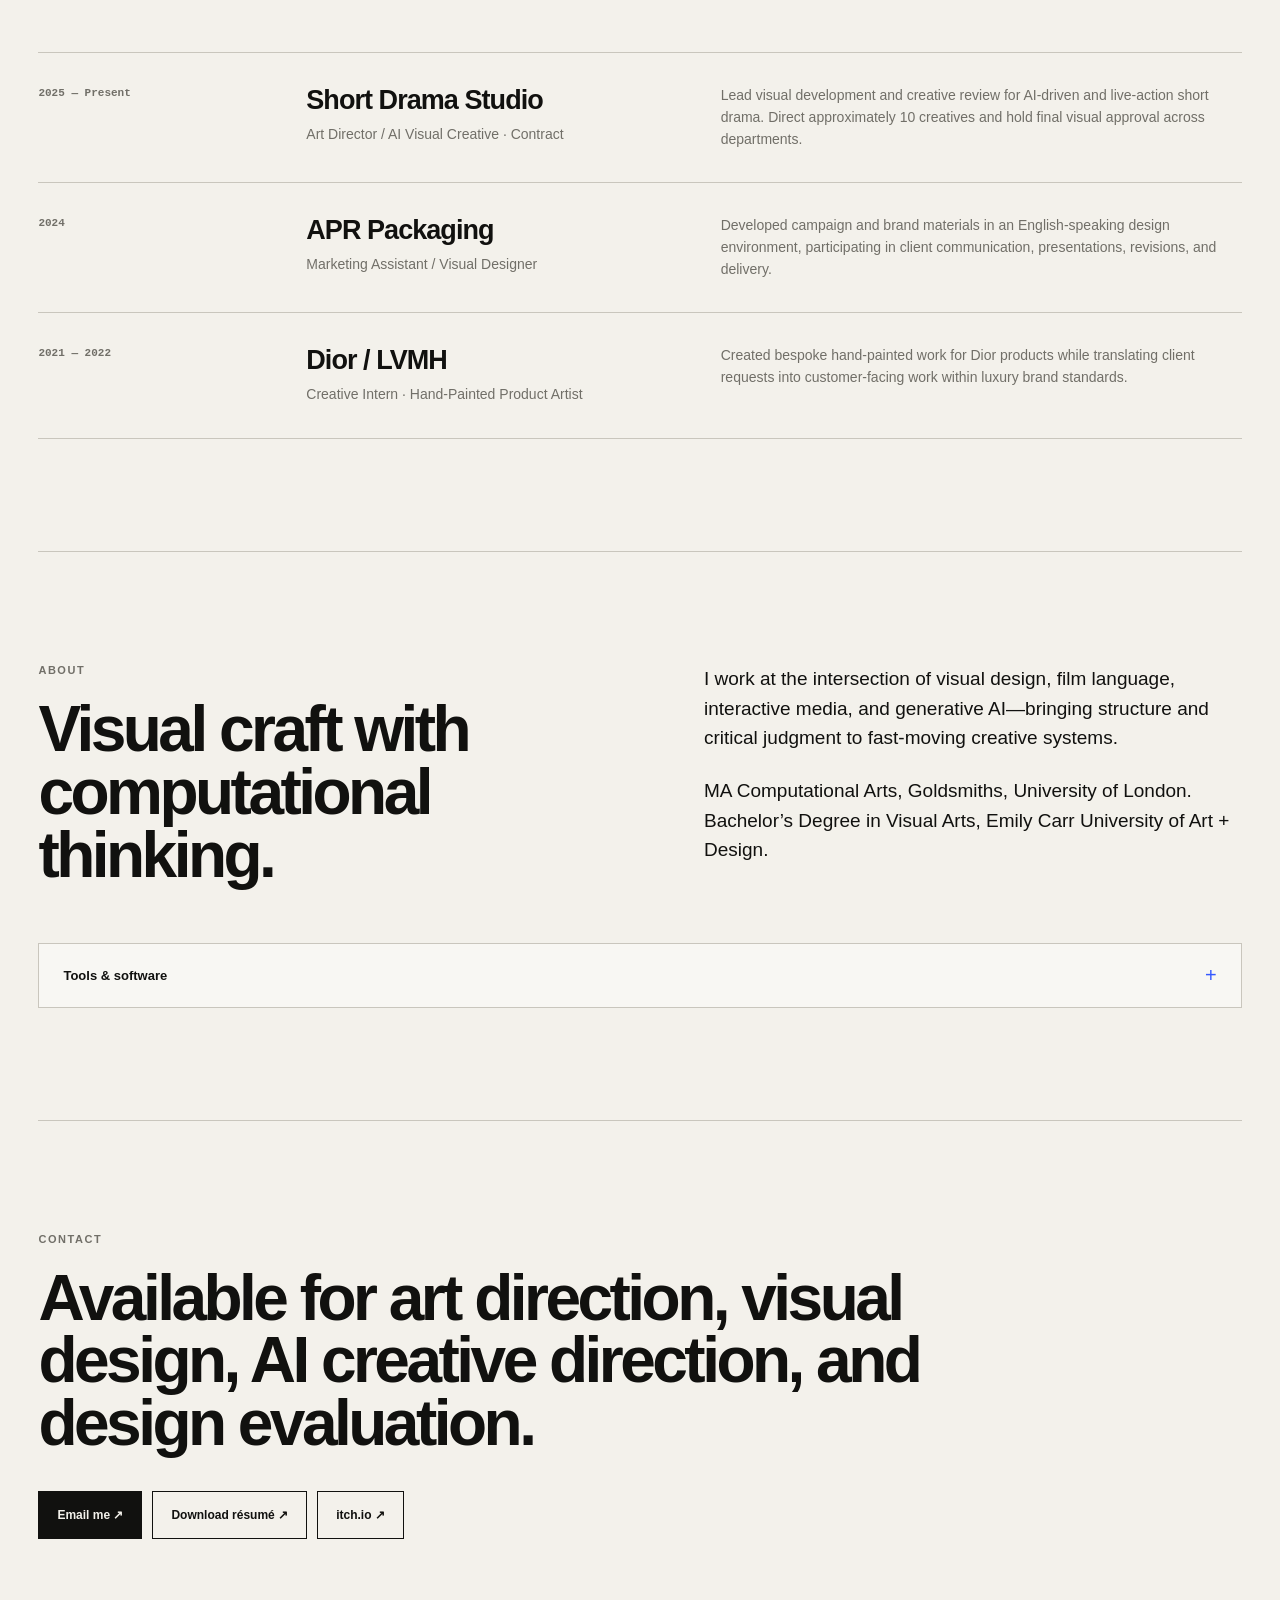
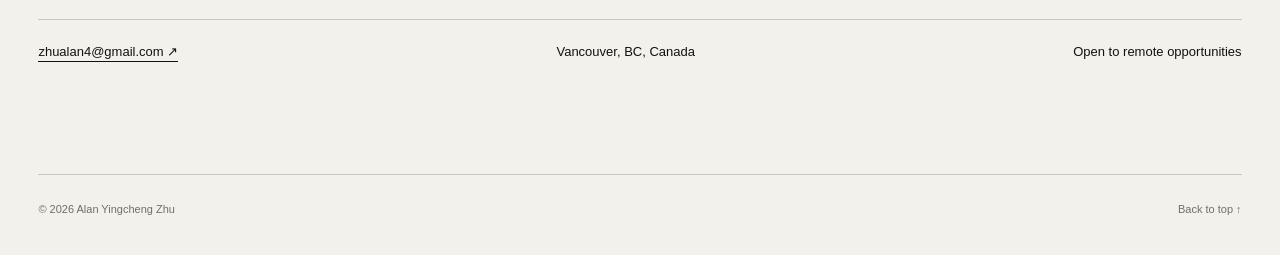
==== commit b1fec3cc: "new version" ====
--- a/index.html
+++ b/index.html
@@ -6,6 +6,8 @@
   <meta name="description" content="Alan Yingcheng Zhu — Visual Designer and Art Director working across generative AI, film language, interactive media, and visual evaluation." />
   <meta name="theme-color" content="#f3f1eb" />
   <meta name="color-scheme" content="light" />
+  <meta property="og:title" content="Alan Yingcheng Zhu — Visual Design & AI Creative Direction" />
+  <meta property="og:description" content="Visual design, art direction, and AI creative review from first pass to final frame." />
   <title>Alan Yingcheng Zhu — Visual Design & AI Creative Direction</title>
   <link rel="stylesheet" href="styles.css" />
   <script defer src="script.js"></script>
@@ -18,7 +20,6 @@
       <span class="brand-mark">AYZ</span>
       <span class="brand-name">Alan Yingcheng Zhu</span>
     </a>
-
     <nav class="nav" id="primary-nav" aria-label="Primary navigation">
       <a href="#work">Work</a>
       <a href="#framework">Evaluation</a>
@@ -26,20 +27,16 @@
       <a href="#about">About</a>
       <a class="mobile-only" href="#contact">Contact</a>
     </nav>
-
     <div class="header-actions">
       <a class="header-cta" href="mailto:zhualan4@gmail.com">Email</a>
-      <button class="menu-toggle" type="button" aria-expanded="false" aria-controls="primary-nav" aria-label="Open navigation">
-        <span></span><span></span>
-      </button>
+      <button class="menu-toggle" type="button" aria-expanded="false" aria-controls="primary-nav" aria-label="Open navigation"><span></span><span></span></button>
     </div>
   </header>
 
   <main>
-    <section class="hero section-pad" aria-labelledby="hero-title">
+    <section class="hero home-hero section-pad" aria-labelledby="hero-title">
       <div class="hero-kicker reveal">VISUAL DESIGN / ART DIRECTION / GENERATIVE AI</div>
       <h1 id="hero-title" class="hero-title reveal">I direct AI-generated visuals <span>from first pass to final frame.</span></h1>
-
       <div class="hero-bottom reveal">
         <p class="hero-copy">Visual designer and art director helping AI-assisted teams turn raw generations into coherent, emotionally effective, production-ready work.</p>
         <div class="hero-actions">
@@ -48,228 +45,87 @@
           <a class="btn btn-ghost" href="mailto:zhualan4@gmail.com">Email ↗</a>
         </div>
       </div>
-
       <div class="availability reveal" aria-label="Availability">
         <span>AVAILABLE FOR</span>
         <strong>Art Direction</strong><i>·</i><strong>Visual Design</strong><i>·</i><strong>AI Creative Direction</strong><i>·</i><strong>Design Evaluation</strong>
       </div>
 
       <div class="hero-previews reveal" aria-label="Selected work previews">
-        <a class="hero-preview preview-lina spotlight-card" href="#lina">
-          <div class="preview-copy"><span>01 / AI FILM</span><strong>LINA</strong></div>
+        <a class="hero-preview preview-lina spotlight-card" href="work/lina/">
+          <div class="preview-copy"><span>01 / AI FILM</span><strong>LINA</strong><small>Design judgment & cinematic direction</small></div>
         </a>
-        <a class="hero-preview preview-moon spotlight-card" href="#moon-case">
-          <div class="preview-copy"><span>02 / DRAMAWAVE</span><strong>When the Moon Hides Crown</strong></div>
+        <a class="hero-preview preview-moon spotlight-card" href="work/when-the-moon-hides-crown/">
+          <div class="preview-copy"><span>02 / DRAMAWAVE</span><strong>When the Moon Hides Crown</strong><small>Team-scale visual review</small></div>
         </a>
-        <a class="hero-preview preview-dog spotlight-card" href="#dog-case">
-          <div class="preview-copy"><span>03 / INTERACTIVE</span><strong>A Dog’s Way Home</strong></div>
+        <a class="hero-preview preview-dog spotlight-card" href="work/a-dogs-way-home/">
+          <div class="preview-copy"><span>03 / INTERACTIVE</span><strong>A Dog’s Way Home</strong><small>Solo interactive design</small></div>
         </a>
-      </div>
-
-      <div class="hero-grid reveal" aria-label="Selected portfolio metrics">
-        <article><strong data-count="10" data-suffix="">0</strong><span>creative team members directed</span></article>
-        <article><strong data-static="#1">#1</strong><span>DramaWave platform-wide weekly ranking</span></article>
-        <article><strong data-count="2" data-suffix="×">0×</strong><span>consecutive weeks at #1</span></article>
-        <article><strong data-count="10" data-suffix="+">0+</strong><span>short-drama key art systems</span></article>
       </div>
     </section>
 
-    <section class="statement section-pad section-rule reveal">
-      <p class="eyebrow">POSITIONING</p>
-      <div class="statement-grid compact-statement">
-        <h2>Judgment before polish.</h2>
-        <p>I work at the intersection of visual design, film language, interactive media, and generative AI—bringing structure and critical judgment to fast-moving creative systems.</p>
+    <section id="work" class="work-overview section-pad section-rule">
+      <div class="section-heading reveal">
+        <p class="eyebrow">SELECTED WORK</p>
+        <h2>What I owned, what changed, what shipped.</h2>
+        <p>Concise project summaries for a fast scan. Open a case study for process, evidence, and credits.</p>
+      </div>
+
+      <div class="work-card-grid">
+        <article class="work-card reveal spotlight-card">
+          <a class="work-card-media work-card-lina" href="work/lina/" aria-label="Open LINA case study"></a>
+          <div class="work-card-body">
+            <div class="case-meta"><span>01</span><span>Independent AI Film</span><span>2026</span></div>
+            <h3>LINA</h3>
+            <dl class="recruiter-facts">
+              <div><dt>Role</dt><dd>Director / Producer / Art Director / AI Visual Director</dd></div>
+              <div><dt>Contribution</dt><dd>Visual language, shot design, AI output evaluation, scene refinement</dd></div>
+              <div><dt>Outcome</dt><dd>Completed independent film with a documented before/after design iteration</dd></div>
+            </dl>
+            <a class="text-link" href="work/lina/">View case study →</a>
+          </div>
+        </article>
+
+        <article class="work-card reveal spotlight-card">
+          <a class="work-card-media work-card-moon" href="work/when-the-moon-hides-crown/" aria-label="Open When the Moon Hides Crown case study"></a>
+          <div class="work-card-body">
+            <div class="case-meta"><span>02</span><span>DramaWave</span><span>Apr 2026</span></div>
+            <h3>When the Moon Hides Crown</h3>
+            <dl class="recruiter-facts">
+              <div><dt>Role</dt><dd>Art Director / AI Visual Creative</dd></div>
+              <div><dt>Contribution</dt><dd>Led visual review across a ~10-person production team with final visual approval</dd></div>
+              <div><dt>Outcome</dt><dd>No. 1 on DramaWave’s platform-wide weekly ranking for two consecutive weeks</dd></div>
+            </dl>
+            <a class="text-link" href="work/when-the-moon-hides-crown/">View case study →</a>
+          </div>
+        </article>
+
+        <article class="work-card reveal spotlight-card">
+          <a class="work-card-media work-card-dog" href="work/a-dogs-way-home/" aria-label="Open A Dog's Way Home case study"></a>
+          <div class="work-card-body">
+            <div class="case-meta"><span>03</span><span>Solo Interactive Project</span><span>HTML5</span></div>
+            <h3>A Dog’s Way Home</h3>
+            <dl class="recruiter-facts">
+              <div><dt>Role</dt><dd>Solo Game & Interactive Designer</dd></div>
+              <div><dt>Contribution</dt><dd>Concept, visual design, interaction, GDevelop logic, assets, sound, playtesting</dd></div>
+              <div><dt>Outcome</dt><dd>Independently designed, developed, tested, and published interactive work</dd></div>
+            </dl>
+            <a class="text-link" href="work/a-dogs-way-home/">View case study →</a>
+          </div>
+        </article>
       </div>
     </section>
 
-    <section id="work" class="cases section-pad section-rule">
-      <div class="section-heading reveal">
-        <p class="eyebrow">SELECTED WORK</p>
-        <h2>Three projects. Three kinds of creative judgment.</h2>
-        <p>Film direction, production-scale AI review, and independent interactive design.</p>
-      </div>
-
-      <article class="case case-feature reveal tilt-card spotlight-card" id="lina">
-        <div class="case-media image-lina" role="img" aria-label="LINA film key art"></div>
-        <div class="case-body">
-          <div class="case-meta"><span>01</span><span>Independent AI Film</span><span>2026</span></div>
-          <h3>LINA</h3>
-          <p class="case-lede">Replacing literal information with emotion through camera language, spatial contrast, and performance.</p>
-          <div class="chips"><span>Direction</span><span>AI Evaluation</span><span>Cinematography</span><span>Art Direction</span></div>
-          <div class="inline-links">
-            <a class="text-link" href="#lina-process">View case study ↓</a>
-            <a class="text-link" href="https://www.youtube.com/watch?v=pX83SoaH-S8" target="_blank" rel="noreferrer">Watch film ↗</a>
-          </div>
-        </div>
-      </article>
-
-      <div class="project-summary reveal" aria-label="LINA project summary">
-        <div><span>ROLE</span><strong>Director / Producer / Art Director / AI Visual Director</strong></div>
-        <div><span>TEAM</span><strong>Independent production</strong></div>
-        <div><span>TIMELINE</span><strong>2026</strong></div>
-        <div><span>DELIVERABLES</span><strong>Film direction, visual development, AI iteration, final edit review</strong></div>
-        <div><span>PERSONAL CONTRIBUTION</span><strong>Visual language, shot design, evaluation, scene refinement</strong></div>
-        <div><span>OUTCOME</span><strong>Completed independent film</strong></div>
-      </div>
-    </section>
-
-    <section id="lina-process" class="process section-pad section-rule">
-      <div class="section-heading reveal">
-        <p class="eyebrow">CASE 01 / DESIGN JUDGMENT</p>
-        <h2>LINA — from literal information to cinematic emotion.</h2>
-        <p>The strongest improvement was not a new tool. It was a better decision about what the frame needed to communicate.</p>
-      </div>
-
-      <div class="iteration-video reveal">
-        <div class="iteration-head">
-          <div><p class="eyebrow">ACTUAL ITERATION CLIPS</p><h3>Generation pass → refined pass</h3></div>
-          <p>Initial and refined production clips showing the review-and-rebuild process.</p>
-        </div>
-        <div class="video-compare">
-          <article class="video-panel">
-            <div class="video-label"><span>BEFORE</span><small>Initial generation pass</small></div>
-            <video controls muted playsinline preload="metadata" poster="assets/lina-before-poster.jpg">
-              <source src="assets/lina-before.mp4" type="video/mp4" />
-            </video>
-          </article>
-          <article class="video-panel refined-video">
-            <div class="video-label"><span>AFTER</span><small>Refined production pass</small></div>
-            <video controls muted playsinline preload="metadata" poster="assets/lina-after-poster.jpg">
-              <source src="assets/lina-after.mp4" type="video/mp4" />
-            </video>
-          </article>
-        </div>
-      </div>
-
-      <div class="story-scrubber reveal" data-scrubber>
-        <div class="scrubber-stage">
-          <div class="scrubber-layer scrubber-initial"><div class="initial-scene" role="img" aria-label="LINA Original film poster"></div></div>
-          <div class="scrubber-layer scrubber-refined" data-refined-layer>
-            <div class="refined-overlay"><span>REFINED DIRECTION</span><strong>Let space, movement and performance carry the rejection.</strong></div>
-          </div>
-          <div class="scrubber-divider" data-scrubber-divider><span>↔</span></div>
-        </div>
-        <div class="scrubber-controls">
-          <span>Initial / literal</span>
-          <input type="range" min="10" max="90" value="52" aria-label="Compare initial and refined LINA scene direction" data-scrubber-input />
-          <span>Refined / cinematic</span>
-        </div>
-      </div>
-
-      <div class="process-visuals reveal">
-        <div class="process-image image-lina-city spotlight-card" role="img" aria-label="LINA corporate environment"></div>
-        <div class="process-image image-lina-reflection spotlight-card" role="img" aria-label="LINA social contrast scene"></div>
-      </div>
-
-      <div class="decision-pair reveal">
-        <article><p class="eyebrow">DIAGNOSIS</p><h3>Clear information, limited emotional depth.</h3><p>The original beat asked UI text to carry the rejection. The viewer understood the result, but did not experience Lina’s isolation.</p></article>
-        <article><p class="eyebrow">DESIGN DECISION</p><h3>Make the environment tell the story first.</h3><p>I shifted the sequence toward spatial contrast, camera movement, passing professionals, scale, and reaction—so exclusion is felt before the phone result is read.</p></article>
-      </div>
-
-      <details class="case-details reveal">
-        <summary>View detailed shot redesign</summary>
-        <div class="details-grid">
-          <div>
-            <p class="eyebrow">INITIAL DIRECTION</p>
-            <div class="script-block"><p>Lina exits the corporate tower.</p><p>Her phone vibrates.</p><p class="mono">214 MATCHES → 31 MATCHES → 0 MATCHES</p><p>Lina stops.</p></div>
-          </div>
-          <div>
-            <p class="eyebrow">REFINED SHOT PLAN</p>
-            <ol class="shot-list">
-              <li><span>01</span>Front medium close-up: hold disappointment against the corporate tower.</li>
-              <li><span>02</span>Move from frontal to profile; crane upward until Lina dissolves into the city crowd.</li>
-              <li><span>03</span>Cut to Lina seated outside while confident professionals pass and discuss work.</li>
-              <li><span>04</span>Low 45° phone angle: let sadness shift into surprise through performance, not exposition.</li>
-            </ol>
-          </div>
-        </div>
-      </details>
-    </section>
-
-    <section id="moon-case" class="moon-case section-pad section-rule">
-      <div class="section-heading reveal">
-        <p class="eyebrow">CASE 02 / PRODUCTION AT SCALE</p>
-        <h2>When the Moon Hides Crown — visual direction across a 10-person team.</h2>
-        <p>Cross-department review, final visual approval, and measurable release performance.</p>
-      </div>
-
-      <div class="moon-overview reveal">
-        <div class="moon-poster spotlight-card"><img src="assets/when-the-moon-hides-crown-poster.jpg" alt="When the Moon Hides Crown DramaWave poster" loading="lazy" /></div>
-        <div class="moon-facts">
-          <div class="fact"><span>ROLE</span><strong>Art Director / AI Visual Creative</strong></div>
-          <div class="fact"><span>TEAM</span><strong>~10 creatives across AI generation, directing, and editing</strong></div>
-          <div class="fact"><span>TIMELINE</span><strong>Released April 2026</strong></div>
-          <div class="fact"><span>DELIVERABLES</span><strong>Visual direction, AI shot review, continuity review, final visual approval</strong></div>
-          <div class="fact"><span>PERSONAL CONTRIBUTION</span><strong>Final visual decision-maker across departments</strong></div>
-          <div class="fact"><span>OUTCOME</span><strong>#1 on DramaWave’s platform-wide weekly ranking for two consecutive weeks</strong></div>
-          <p>I reviewed composition, character continuity, scene coherence, performance, cinematography, editing, and visual consistency, then directed revisions until the work met the intended standard.</p>
-          <div class="inline-links"><a class="btn btn-dark" href="https://www.imdb.com/title/tt42033232/" target="_blank" rel="noreferrer">View on IMDb ↗</a></div>
-        </div>
-      </div>
-
-      <div class="ranking-heading reveal">
-        <p class="eyebrow">RELEASE-PERIOD EVIDENCE</p>
-        <h3>DramaWave ranking captures</h3>
-        <p>Daily and weekly screenshots captured around the April 2026 release period. The weekly view shows the title at No. 1 across DramaWave’s platform-wide ranking.</p>
-      </div>
-      <div class="ranking-grid reveal">
-        <button class="evidence-card spotlight-card" type="button" data-lightbox-src="assets/dramawave-daily-ranking.jpg" data-lightbox-alt="DramaWave daily ranking showing When the Moon Hides Crown at number one">
-          <img src="assets/dramawave-daily-ranking.jpg" alt="DramaWave daily ranking showing When the Moon Hides Crown at number one" loading="lazy" />
-          <span><strong>#1 Daily</strong><small>Release-period capture</small></span>
-        </button>
-        <button class="evidence-card spotlight-card" type="button" data-lightbox-src="assets/dramawave-weekly-ranking.jpg" data-lightbox-alt="DramaWave weekly ranking showing When the Moon Hides Crown at number one">
-          <img src="assets/dramawave-weekly-ranking.jpg" alt="DramaWave weekly ranking showing When the Moon Hides Crown at number one" loading="lazy" />
-          <span><strong>#1 Weekly</strong><small>Platform-wide ranking capture</small></span>
-        </button>
-      </div>
-    </section>
-
-    <section id="dog-case" class="dog-case section-pad section-rule">
-      <div class="section-heading reveal">
-        <p class="eyebrow">CASE 03 / INTERACTIVE DESIGN</p>
-        <h2>A Dog’s Way Home — a solo interactive project from concept to publish.</h2>
-        <p>A compact example of visual systems, interaction logic, iteration, and end-to-end ownership.</p>
-      </div>
-
-      <div class="dog-overview reveal">
-        <div class="interactive-card game-artwork spotlight-card" role="img" aria-label="A Dog's Way Home hand-drawn dog artwork in a browser-style frame">
-          <div class="game-window">
-            <div class="game-window-bar" aria-hidden="true"><span></span><span></span><span></span></div>
-            <div class="game-window-body"><img src="assets/a-dogs-way-home-dog-sketch.png" alt="Hand-drawn dog illustration for A Dog's Way Home" loading="lazy" /></div>
-            <div class="game-window-label">A DOG'S WAY HOME</div>
-          </div>
-        </div>
-        <div class="dog-copy">
-          <div class="project-summary dog-summary">
-            <div><span>ROLE</span><strong>Solo Game & Interactive Designer</strong></div>
-            <div><span>TEAM</span><strong>Independent / solo</strong></div>
-            <div><span>PLATFORM</span><strong>HTML5 · GDevelop</strong></div>
-            <div><span>DELIVERABLES</span><strong>Concept, visual design, interaction, event logic, art, sound, playtesting</strong></div>
-            <div><span>OUTCOME</span><strong>Published playable project</strong></div>
-          </div>
-          <div class="inline-links"><a class="btn btn-dark" href="https://alan-zhu.itch.io/a-dogs-way-home" target="_blank" rel="noreferrer">Play on itch.io ↗</a><a class="btn btn-ghost" href="https://vimeo.com/851091080" target="_blank" rel="noreferrer">Watch gameplay ↗</a></div>
-        </div>
-      </div>
-    </section>
-
-    <section id="framework" class="framework section-pad section-rule">
+    <section id="framework" class="framework-compact section-pad section-rule">
       <div class="section-heading reveal">
         <p class="eyebrow">EVALUATION FRAMEWORK</p>
-        <h2>How I decide whether a visual is ready.</h2>
-        <p>My tools change. The review criteria remain consistent.</p>
+        <h2>Evaluate → diagnose → direct → refine.</h2>
+        <p>I judge generated work by design quality and production fitness—not novelty alone.</p>
       </div>
-
-      <div class="framework-grid">
-        <article class="criterion reveal spotlight-card"><span>01</span><h3>Composition</h3><p>Clear subject, spatial relationship, intentional balance.</p></article>
-        <article class="criterion reveal spotlight-card"><span>02</span><h3>Hierarchy</h3><p>A deliberate order of attention, not competing visual signals.</p></article>
-        <article class="criterion reveal spotlight-card"><span>03</span><h3>Continuity</h3><p>Character, environment, props, screen geography, and action stay coherent.</p></article>
-        <article class="criterion reveal spotlight-card"><span>04</span><h3>Emotional Clarity</h3><p>Performance and framing carry the feeling before exposition does.</p></article>
-        <article class="criterion reveal spotlight-card"><span>05</span><h3>Consistency</h3><p>Styling, materials, lighting, typography, and generated details share one visual system.</p></article>
-        <article class="criterion reveal spotlight-card"><span>06</span><h3>Production Fitness</h3><p>The output is usable, repeatable, editable, and right for the final format.</p></article>
-      </div>
-
-      <div class="workflow reveal" aria-label="Creative review workflow">
-        <div><span>01</span><strong>Evaluate</strong></div><i>→</i><div><span>02</span><strong>Diagnose</strong></div><i>→</i><div><span>03</span><strong>Direct</strong></div><i>→</i><div><span>04</span><strong>Refine</strong></div><i>→</i><div><span>05</span><strong>Approve</strong></div>
+      <div class="framework-steps reveal" aria-label="Evaluation workflow">
+        <div><span>01</span><strong>Evaluate</strong><p>Composition, hierarchy, continuity, emotion, consistency.</p></div>
+        <div><span>02</span><strong>Diagnose</strong><p>Name the specific visual or narrative failure.</p></div>
+        <div><span>03</span><strong>Direct</strong><p>Translate critique into actionable visual decisions.</p></div>
+        <div><span>04</span><strong>Refine</strong><p>Review the next pass until it is coherent and usable.</p></div>
       </div>
     </section>
 
@@ -277,6 +133,7 @@
       <div class="section-heading reveal">
         <p class="eyebrow">EXPERIENCE</p>
         <h2>Design, direction, and production.</h2>
+        <p>Commercial design experience alongside AI-assisted film and short-form production.</p>
       </div>
       <div class="timeline">
         <article class="timeline-item reveal"><div class="time">2025 — Present</div><div class="role"><h3>Short Drama Studio</h3><p>Art Director / AI Visual Creative · Contract</p></div><div class="details"><p>Lead visual development and creative review for AI-driven and live-action short drama. Direct approximately 10 creatives and hold final visual approval across departments.</p></div></article>
@@ -293,7 +150,6 @@
           <p>MA Computational Arts, Goldsmiths, University of London. Bachelor’s Degree in Visual Arts, Emily Carr University of Art + Design.</p>
         </div>
       </div>
-
       <details class="tools-details reveal">
         <summary>Tools & software</summary>
         <div class="tool-grid">
@@ -310,16 +166,11 @@
       <div class="contact-actions">
         <a class="btn btn-dark" href="mailto:zhualan4@gmail.com">Email me ↗</a>
         <a class="btn btn-ghost" href="assets/Alan_Yingcheng_Zhu_Resume.pdf" target="_blank" rel="noreferrer">Download résumé ↗</a>
-        <a class="btn btn-ghost" href="https://alanzhuu.github.io/" target="_blank" rel="noreferrer">Portfolio ↗</a>
+        <a class="btn btn-ghost" href="https://alan-zhu.itch.io/" target="_blank" rel="noreferrer">itch.io ↗</a>
       </div>
-      <div class="contact-row"><a href="mailto:zhualan4@gmail.com">zhualan4@gmail.com ↗</a><span>Vancouver, BC, Canada</span><a href="https://alan-zhu.itch.io/" target="_blank" rel="noreferrer">itch.io ↗</a></div>
+      <div class="contact-row"><a href="mailto:zhualan4@gmail.com">zhualan4@gmail.com ↗</a><span>Vancouver, BC, Canada</span><span>Open to remote opportunities</span></div>
     </section>
   </main>
-
-  <dialog class="lightbox" id="evidence-lightbox">
-    <button type="button" class="lightbox-close" aria-label="Close image">Close ×</button>
-    <img src="" alt="" />
-  </dialog>
 
   <footer class="footer"><span>© 2026 Alan Yingcheng Zhu</span><a href="#top">Back to top ↑</a></footer>
 </body>
--- a/styles.css
+++ b/styles.css
@@ -304,8 +304,8 @@
 }
 .scrubber-refined {
   background:
-    linear-gradient(90deg, rgba(7,10,17,.72), rgba(7,10,17,.18) 55%, rgba(7,10,17,.02) 78%),
-    url('assets/lina-refined-still.jpg') center / cover no-repeat;
+    linear-gradient(90deg, rgba(7,10,17,.70), rgba(7,10,17,.16) 55%, rgba(7,10,17,.02) 78%),
+    url('https://yingcheng-zhu-portfolio-cn-2026.donghula.chatgpt.site/assets/film_scene_03.jpg') center / cover no-repeat;
   clip-path: inset(0 0 0 52%);
   will-change: clip-path;
 }
@@ -686,3 +686,119 @@
   .dog-summary > div { grid-template-columns: 1fr; gap: 6px; }
   .contact-actions .btn, .hero-actions .btn { width: 100%; }
 }
+
+/* =========================================================
+   Multi-page portfolio architecture
+   ========================================================= */
+.home-hero { min-height: auto; padding-bottom: 88px; }
+.home-hero .hero-previews { margin-top: 54px; }
+.preview-copy small { display: block; margin-top: 2px; max-width: 250px; font-size: 11px; line-height: 1.35; color: rgba(255,255,255,.72); }
+
+.work-overview { padding-top: 100px; }
+.work-card-grid { display: grid; grid-template-columns: repeat(3, minmax(0,1fr)); gap: 16px; }
+.work-card { min-width: 0; border: 1px solid var(--line); background: var(--paper); overflow: hidden; display: flex; flex-direction: column; }
+.work-card-media { display: block; min-height: 340px; border-bottom: 1px solid var(--line); background-position: center; background-size: cover; background-repeat: no-repeat; text-decoration: none; }
+.work-card-lina { background-image: linear-gradient(180deg, transparent 55%, rgba(0,0,0,.13)), url('assets/lina-original-poster.webp'); }
+.work-card-moon { background-image: url('assets/when-the-moon-hides-crown-poster.jpg'); background-size: contain; background-color: #0e0d11; }
+.work-card-dog { background: #15325e url('assets/a-dogs-way-home-dog-sketch.png') center / 72% auto no-repeat; }
+.work-card-body { padding: 26px; display: flex; flex-direction: column; flex: 1; }
+.work-card h3 { margin: 42px 0 24px; font-size: clamp(34px, 3vw, 50px); line-height: .96; letter-spacing: -.05em; font-weight: 600; }
+.recruiter-facts { margin: 0; display: grid; gap: 0; }
+.recruiter-facts > div { padding: 15px 0; border-top: 1px solid var(--line); }
+.recruiter-facts dt { margin: 0 0 6px; font: 700 9px/1.2 ui-monospace, SFMono-Regular, Menlo, monospace; letter-spacing: .12em; color: var(--accent); text-transform: uppercase; }
+.recruiter-facts dd { margin: 0; font-size: 13px; line-height: 1.45; color: var(--ink); }
+.work-card .text-link { margin-top: auto; padding-top: 24px; }
+
+.framework-compact { padding-top: 96px; padding-bottom: 96px; }
+.framework-steps { display: grid; grid-template-columns: repeat(4,1fr); border-top: 1px solid var(--line); border-left: 1px solid var(--line); }
+.framework-steps > div { min-height: 220px; padding: 24px; border-right: 1px solid var(--line); border-bottom: 1px solid var(--line); background: rgba(248,247,243,.45); }
+.framework-steps span { display: block; margin-bottom: 48px; font: 700 10px/1 ui-monospace, SFMono-Regular, Menlo, monospace; color: var(--accent); letter-spacing: .12em; }
+.framework-steps strong { display: block; margin-bottom: 14px; font-size: 25px; letter-spacing: -.035em; }
+.framework-steps p { margin: 0; max-width: 250px; color: var(--muted); font-size: 13px; line-height: 1.55; }
+
+/* Dedicated case-study pages */
+.case-page .section-pad { width: min(1320px, 92vw); }
+.case-page .site-header { background: color-mix(in srgb, var(--bg) 94%, transparent); }
+.project-hero { min-height: 760px; padding-top: 96px; display: grid; grid-template-columns: .85fr 1.15fr; gap: 6vw; align-items: center; }
+.project-hero-copy h1 { margin: 0 0 26px; font-size: clamp(72px, 8.8vw, 138px); line-height: .86; letter-spacing: -.075em; font-weight: 650; }
+.moon-project-hero .project-hero-copy h1 { font-size: clamp(58px, 7.4vw, 112px); max-width: 740px; }
+.project-deck { margin: 0; max-width: 650px; font-size: clamp(20px, 1.8vw, 28px); line-height: 1.45; letter-spacing: -.025em; color: var(--muted); }
+.project-hero-copy .inline-links { margin-top: 34px; }
+.project-hero-media { min-height: 620px; border: 1px solid var(--line); background-size: cover; background-position: center; }
+.project-lina-hero { background-image: url('assets/lina-original-poster.webp'); }
+.project-poster-frame { min-height: 680px; padding: 36px; display: grid; place-items: center; background: #0d0d10; border: 1px solid var(--line); }
+.project-poster-frame img { display: block; max-width: 100%; max-height: 610px; width: auto; height: auto; box-shadow: 0 28px 70px rgba(0,0,0,.28); }
+.project-dog-art { min-height: 600px; display: grid; place-items: center; border: 1px solid var(--line); background: #15325e; padding: 60px; }
+.project-dog-art img { width: min(78%, 520px); height: auto; display: block; }
+
+.project-meta-section { padding-top: 62px; padding-bottom: 62px; }
+.project-meta-grid { display: grid; grid-template-columns: repeat(3,1fr); border-top: 1px solid var(--line); border-left: 1px solid var(--line); }
+.project-meta-grid > div { min-height: 150px; padding: 24px; border-right: 1px solid var(--line); border-bottom: 1px solid var(--line); display: flex; flex-direction: column; gap: 13px; }
+.project-meta-grid span { font: 700 9px/1.2 ui-monospace, SFMono-Regular, Menlo, monospace; letter-spacing: .13em; color: var(--accent); }
+.project-meta-grid strong { max-width: 350px; font-size: 16px; line-height: 1.45; font-weight: 600; letter-spacing: -.01em; }
+
+.case-narrative { display: grid; grid-template-columns: 1fr 1fr; gap: 10vw; }
+.case-copy-block { max-width: 640px; }
+.case-copy-block h2 { margin: 0 0 26px; font-size: clamp(42px, 4.6vw, 70px); line-height: .98; letter-spacing: -.055em; font-weight: 580; }
+.case-copy-block > p:last-child { margin: 0; font-size: 18px; line-height: 1.65; color: var(--muted); }
+
+.decision-grid { display: grid; grid-template-columns: repeat(4,1fr); border-top: 1px solid var(--line); border-left: 1px solid var(--line); }
+.decision-grid article { min-height: 310px; padding: 26px; border-right: 1px solid var(--line); border-bottom: 1px solid var(--line); }
+.decision-grid article > span { display: block; margin-bottom: 80px; color: var(--accent); font: 700 10px/1 ui-monospace, SFMono-Regular, Menlo, monospace; letter-spacing: .12em; }
+.decision-grid h3 { margin: 0 0 16px; font-size: 27px; line-height: 1.03; letter-spacing: -.04em; }
+.decision-grid p { margin: 0; color: var(--muted); font-size: 14px; line-height: 1.6; }
+
+.project-outcome { display: grid; grid-template-columns: 1fr .9fr; gap: 9vw; align-items: start; }
+.credits-card { border: 1px solid var(--line); background: var(--paper); padding: 30px; }
+.credits-card dl { margin: 0; }
+.credits-card dl > div { display: grid; grid-template-columns: 1fr 1fr; gap: 24px; padding: 17px 0; border-top: 1px solid var(--line); }
+.credits-card dt { font-size: 12px; line-height: 1.45; color: var(--muted); }
+.credits-card dd { margin: 0; font-size: 13px; line-height: 1.45; font-weight: 600; }
+
+.project-nav { display: grid; grid-template-columns: 1fr 1fr; padding-top: 48px; padding-bottom: 48px; }
+.project-nav a { min-height: 120px; padding: 22px 0; text-decoration: none; display: flex; flex-direction: column; justify-content: space-between; border-right: 1px solid var(--line); }
+.project-nav a:last-child { padding-left: 36px; border-right: 0; text-align: right; align-items: flex-end; }
+.project-nav span { font: 700 9px/1 ui-monospace, SFMono-Regular, Menlo, monospace; letter-spacing: .13em; color: var(--accent); }
+.project-nav strong { max-width: 520px; font-size: clamp(24px, 2.5vw, 38px); line-height: 1; letter-spacing: -.04em; }
+.project-nav a:hover strong { color: var(--accent); }
+
+.dog-evidence { display: grid; grid-template-columns: .75fr 1.25fr; gap: 18px; }
+.game-art-panel { min-height: 580px; display: grid; place-items: center; background: #15325e; border: 1px solid var(--line); padding: 50px; }
+.game-art-panel img { width: min(82%, 480px); height: auto; display: block; }
+.gameplay-embed { min-height: 580px; background: #101010; border: 1px solid var(--line); overflow: hidden; }
+.gameplay-embed iframe { width: 100%; height: 100%; min-height: 580px; border: 0; display: block; }
+
+.case-page .process-visuals { margin-top: 18px; }
+.case-page .story-scrubber { margin-top: 18px; }
+.case-page .iteration-video { margin-bottom: 0; }
+
+@media (max-width: 1100px) {
+  .work-card-grid { grid-template-columns: 1fr 1fr; }
+  .work-card:last-child { grid-column: 1 / -1; }
+  .framework-steps, .decision-grid { grid-template-columns: 1fr 1fr; }
+  .project-hero { grid-template-columns: 1fr; min-height: auto; gap: 48px; }
+  .project-hero-media, .project-poster-frame, .project-dog-art { min-height: 560px; }
+  .project-meta-grid { grid-template-columns: 1fr 1fr; }
+  .case-narrative, .project-outcome { grid-template-columns: 1fr; gap: 60px; }
+  .dog-evidence { grid-template-columns: 1fr; }
+}
+
+@media (max-width: 760px) {
+  .work-card-grid { grid-template-columns: 1fr; }
+  .work-card:last-child { grid-column: auto; }
+  .work-card-media { min-height: 300px; }
+  .framework-steps, .decision-grid, .project-meta-grid { grid-template-columns: 1fr; }
+  .framework-steps > div, .decision-grid article { min-height: 210px; }
+  .decision-grid article > span { margin-bottom: 44px; }
+  .project-hero { padding-top: 74px; }
+  .project-hero-copy h1, .moon-project-hero .project-hero-copy h1 { font-size: clamp(54px, 16vw, 86px); }
+  .project-deck { font-size: 19px; }
+  .project-hero-media, .project-poster-frame, .project-dog-art { min-height: 430px; }
+  .project-poster-frame { padding: 22px; }
+  .case-copy-block h2 { font-size: 44px; }
+  .project-nav { grid-template-columns: 1fr; }
+  .project-nav a { border-right: 0; border-bottom: 1px solid var(--line); }
+  .project-nav a:last-child { border-bottom: 0; padding-left: 0; text-align: left; align-items: flex-start; }
+  .credits-card dl > div { grid-template-columns: 1fr; gap: 8px; }
+  .game-art-panel, .gameplay-embed, .gameplay-embed iframe { min-height: 420px; }
+}
